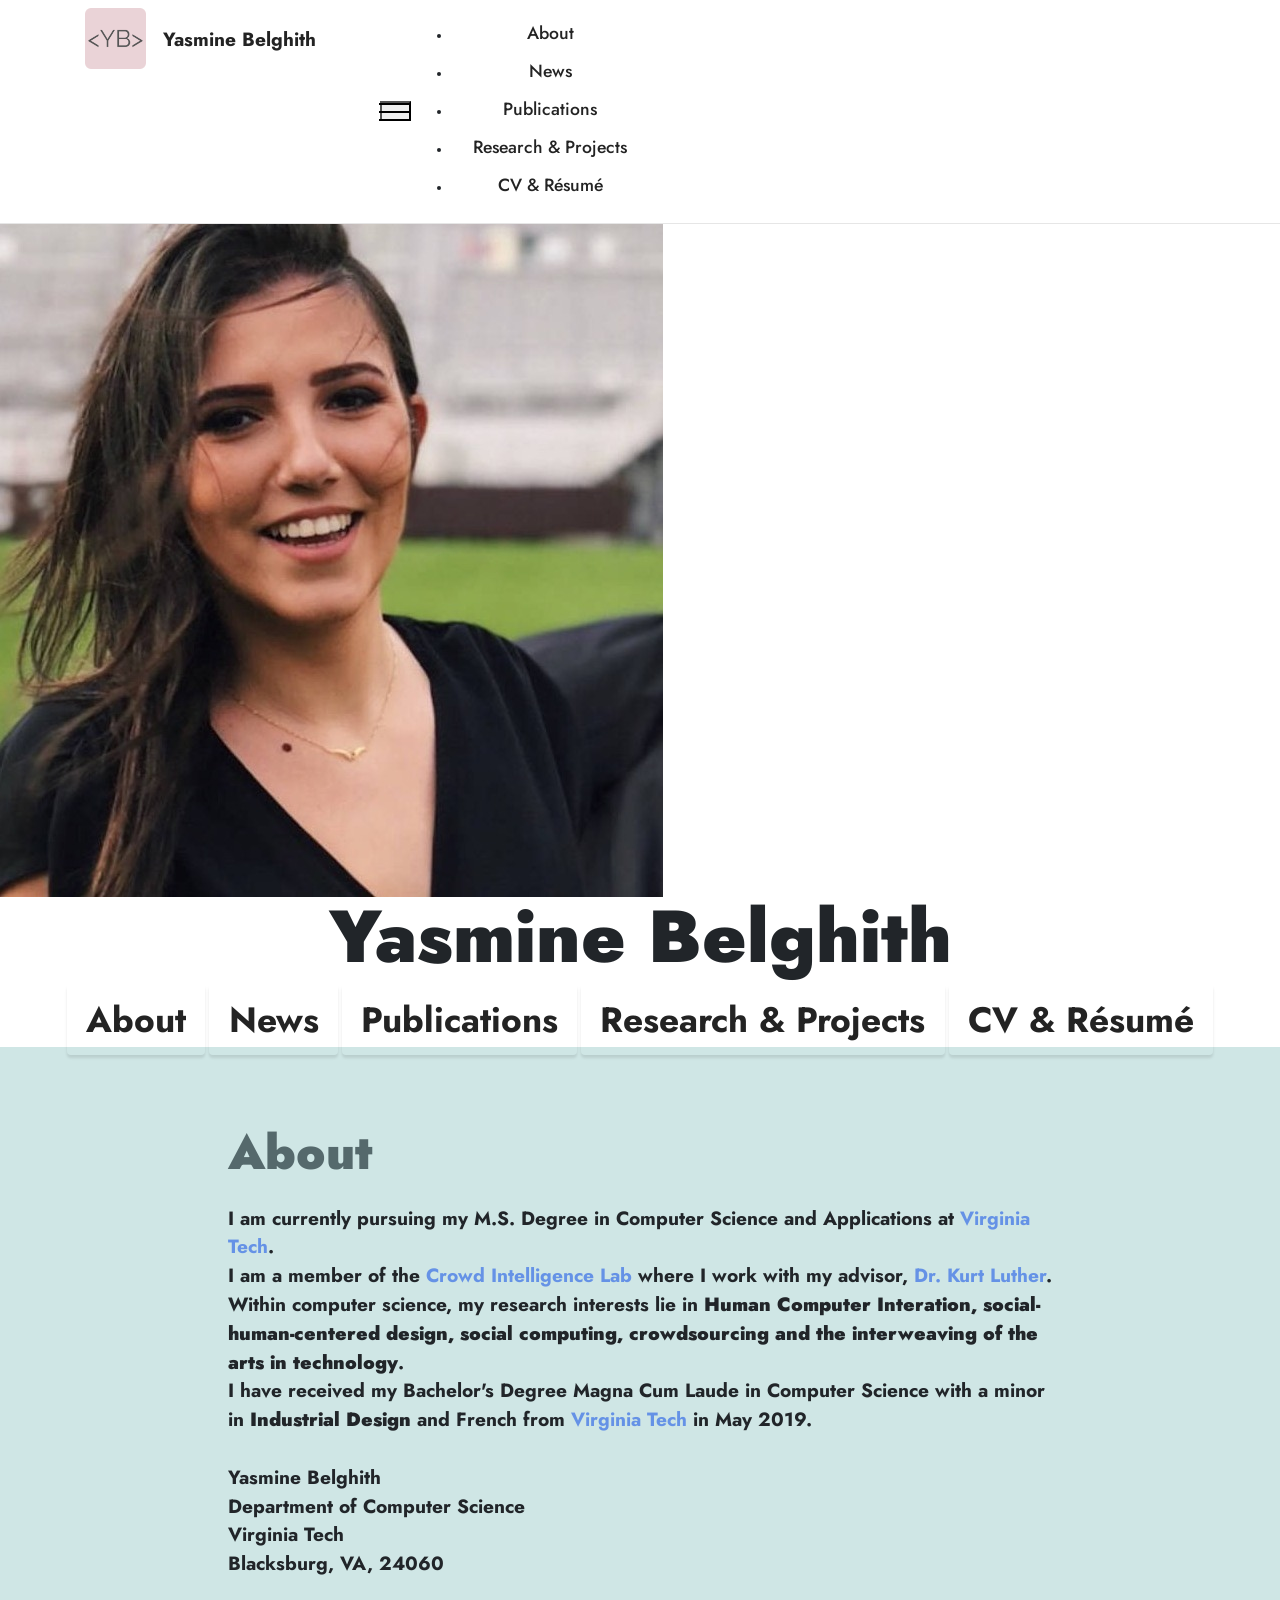
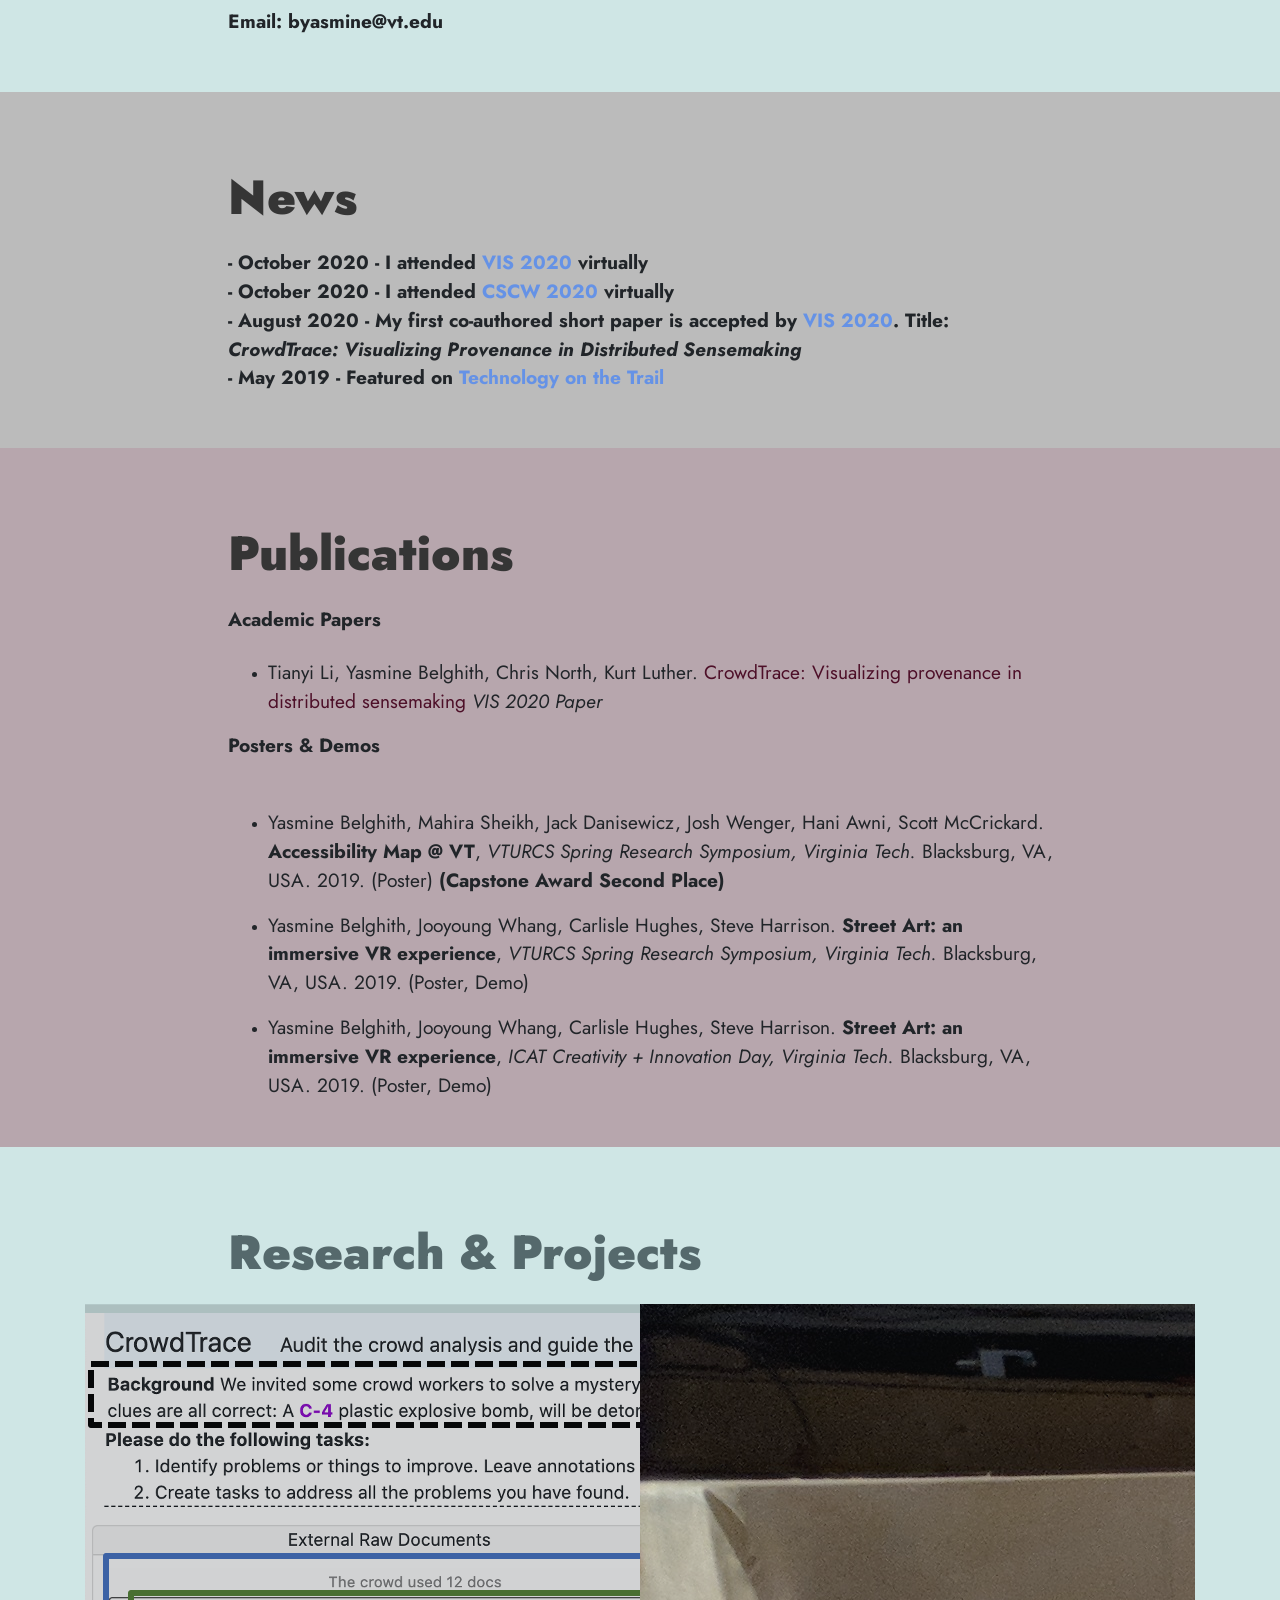
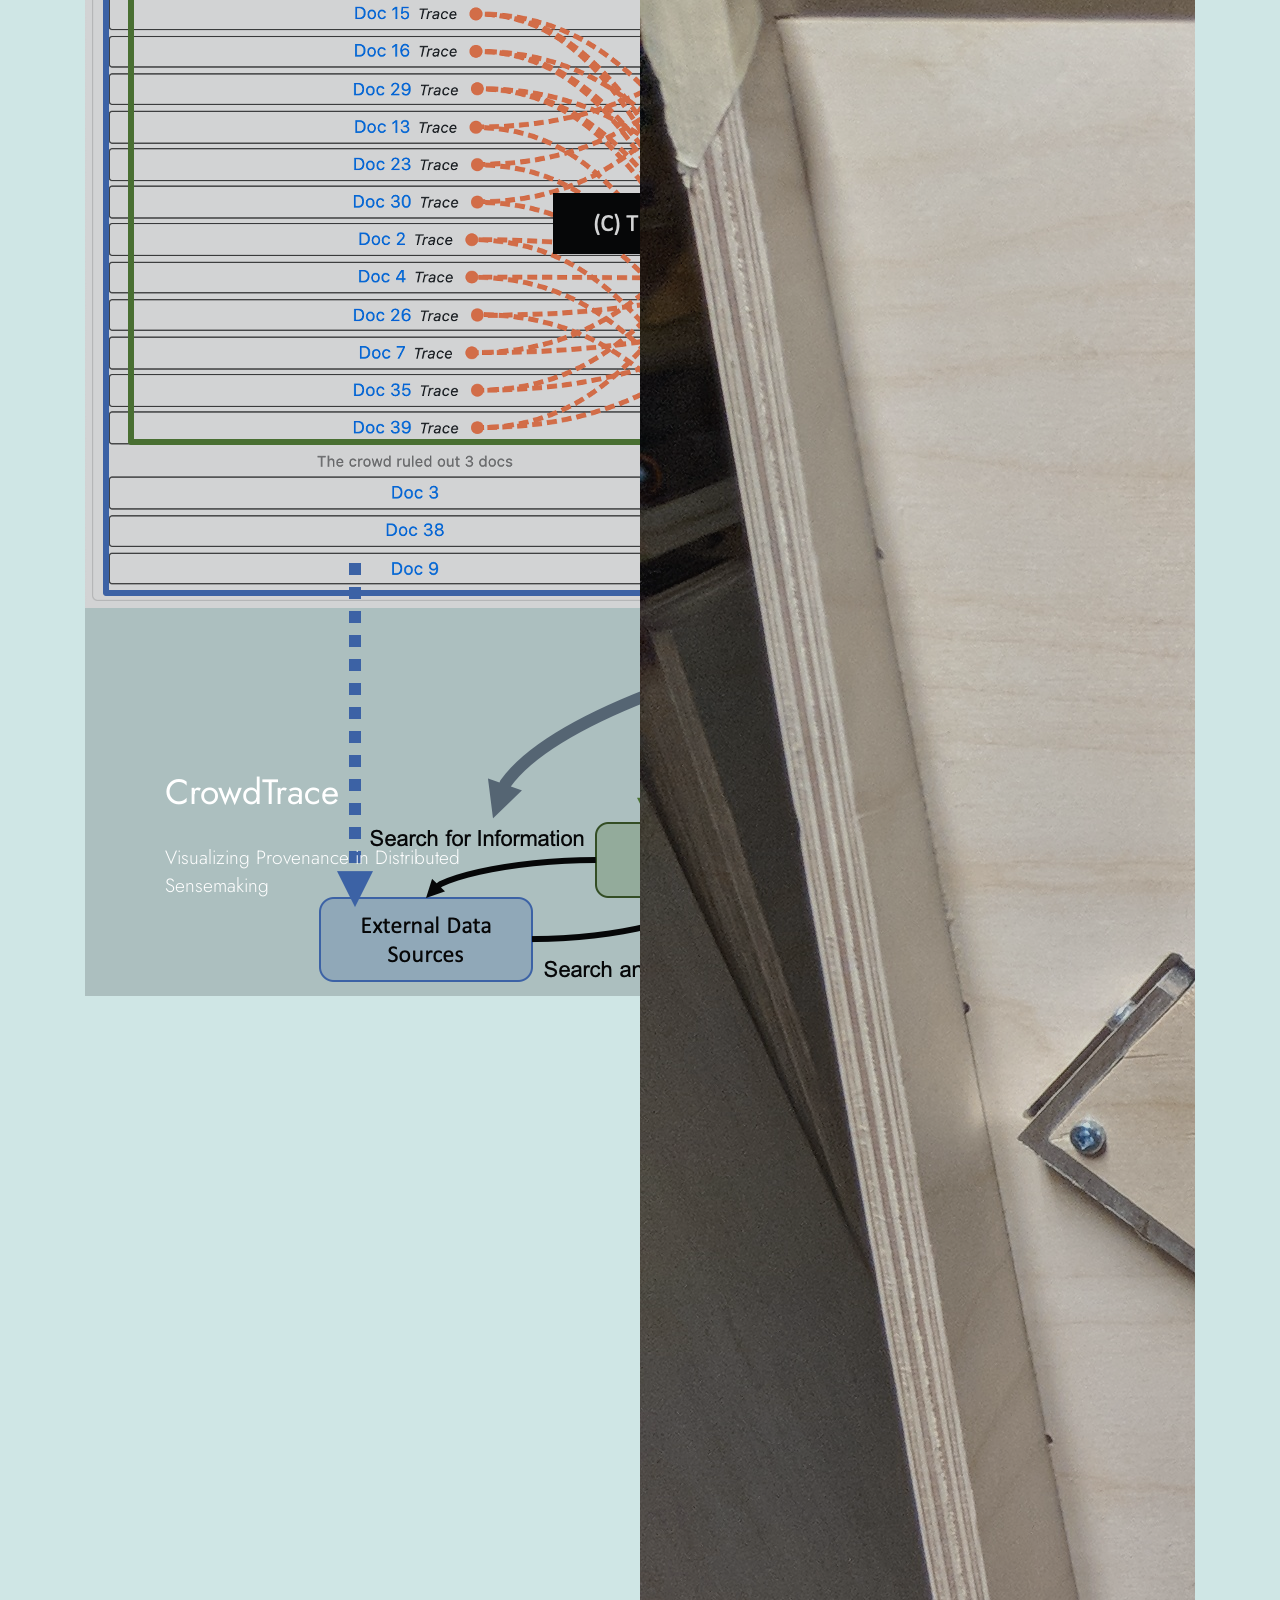
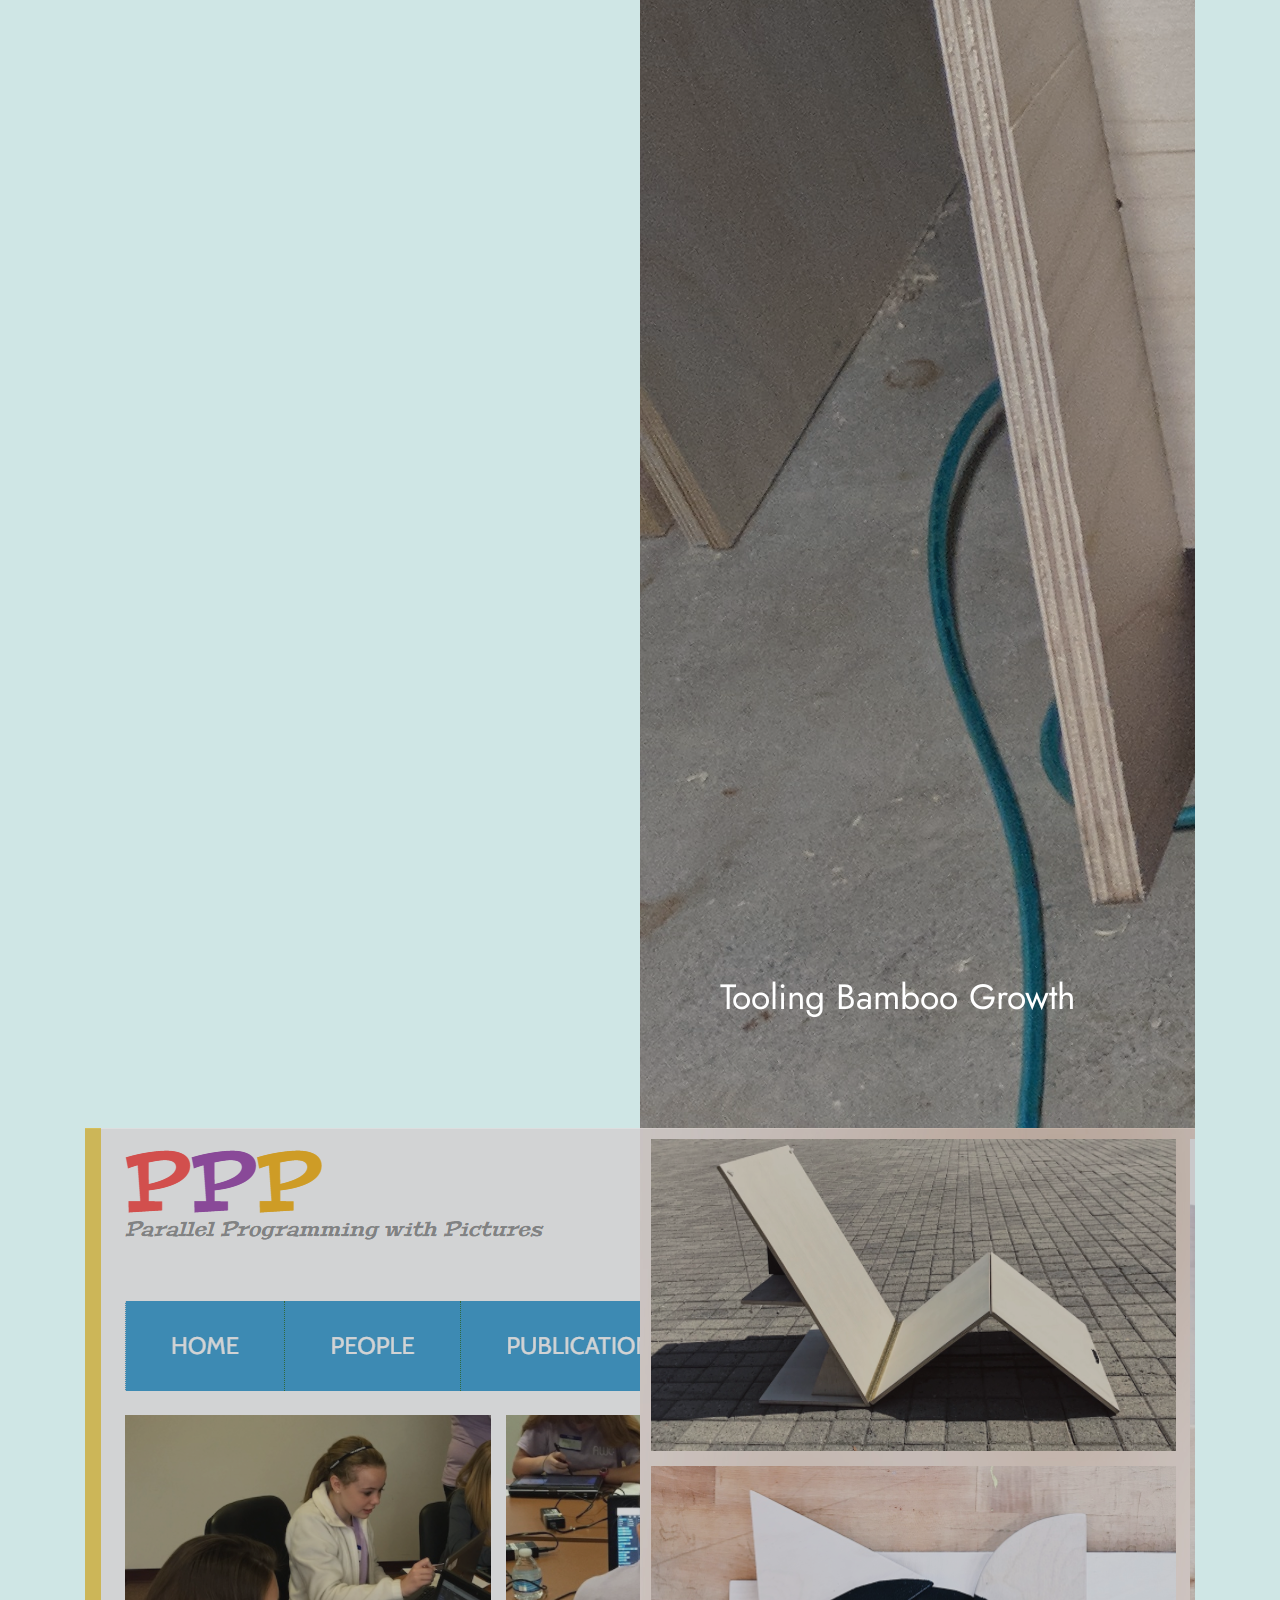
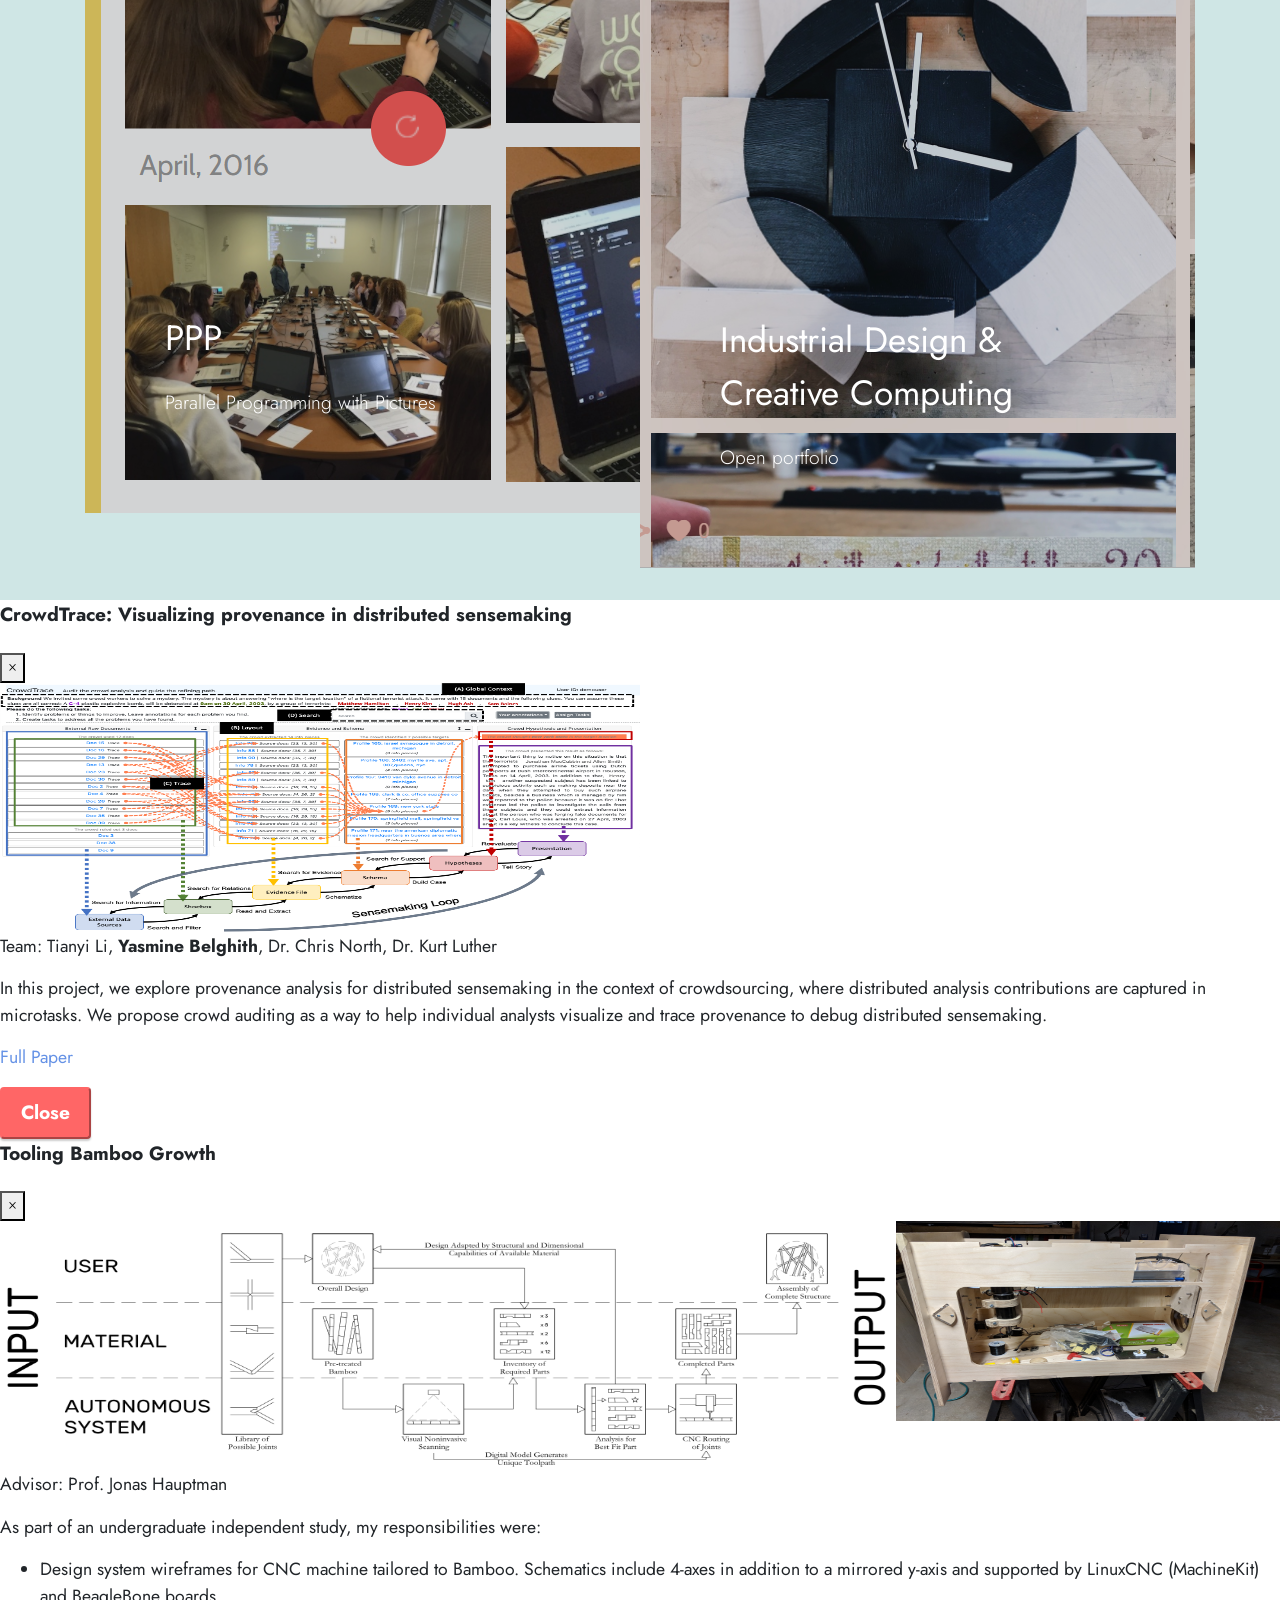
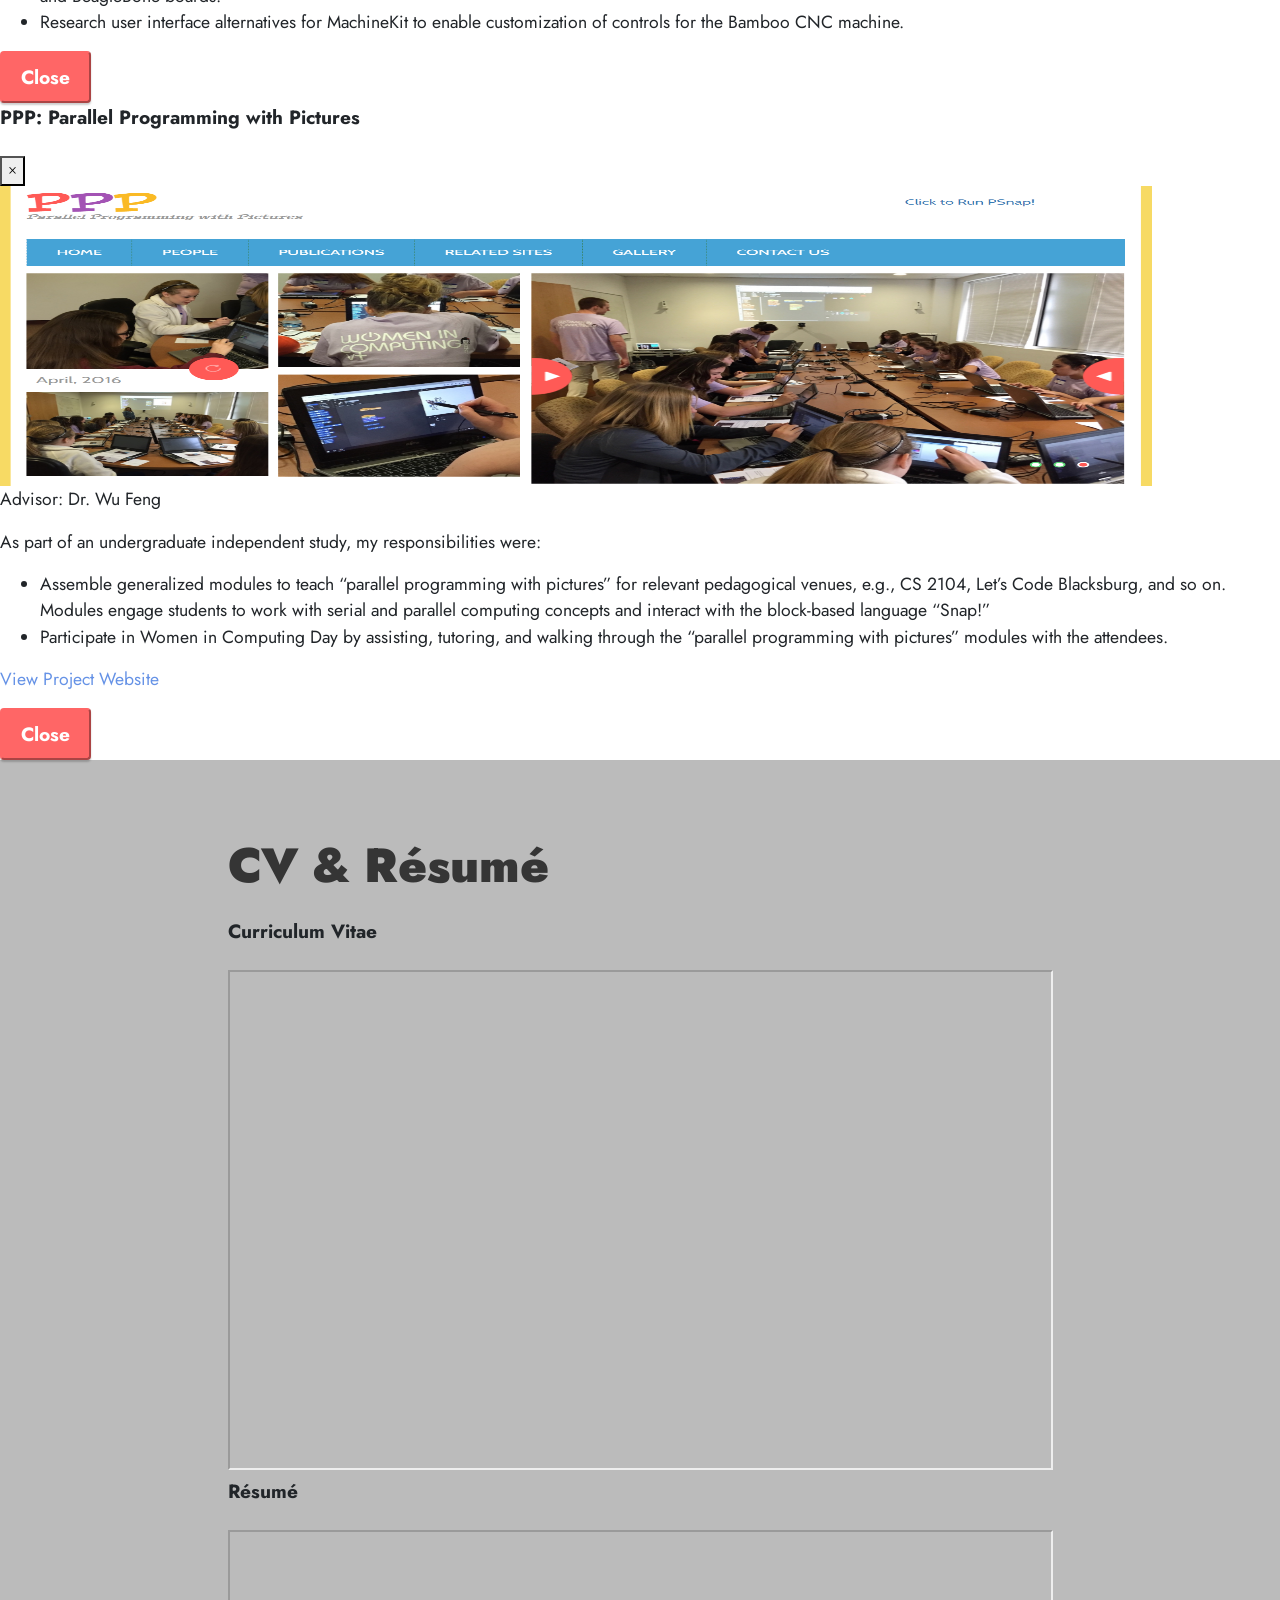
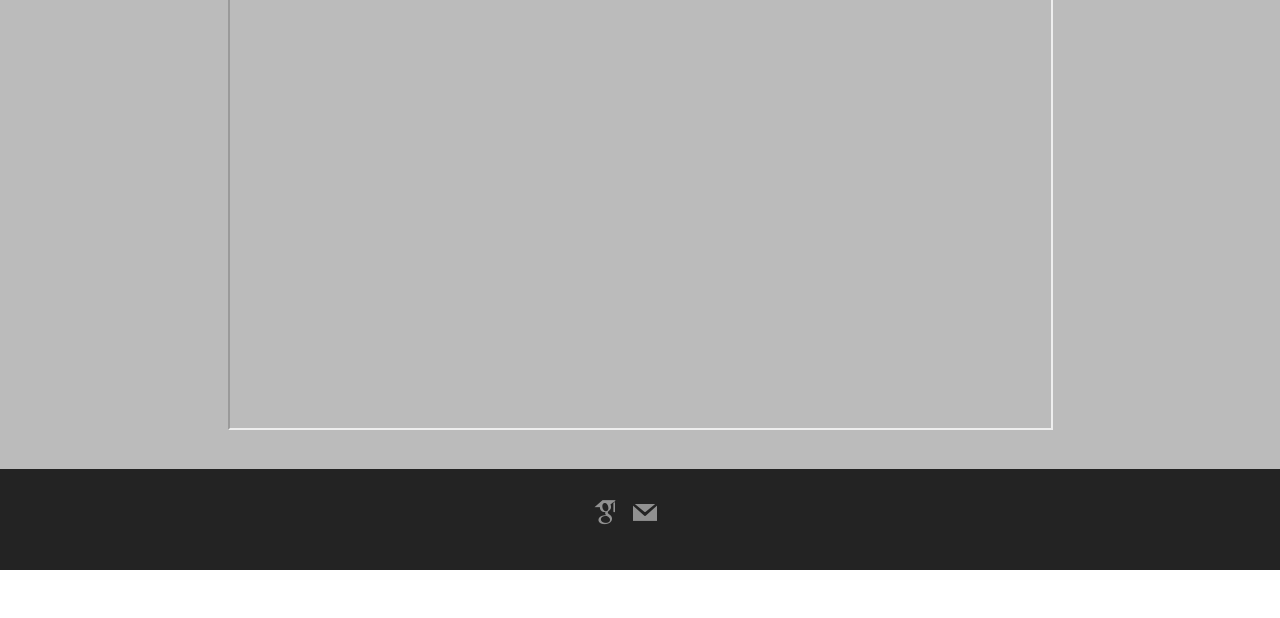
==== index.html @ df55dcb7 "Initial Commit" ====
<!DOCTYPE html>
<html  >
<head>
  <!-- Site made with Mobirise Website Builder v5.2.0, https://mobirise.com -->
  <meta charset="UTF-8">
  <meta http-equiv="X-UA-Compatible" content="IE=edge">
  <meta name="generator" content="Mobirise v5.2.0, mobirise.com">
  <meta name="viewport" content="width=device-width, initial-scale=1, minimum-scale=1">
  <link rel="shortcut icon" href="assets/images/logo.png" type="image/x-icon">
  <meta name="description" content="">
  
  
  <title>Home</title>
  <link rel="stylesheet" href="assets/tether/tether.min.css">
  <link rel="stylesheet" href="assets/bootstrap/css/bootstrap.min.css">
  <link rel="stylesheet" href="assets/bootstrap/css/bootstrap-grid.min.css">
  <link rel="stylesheet" href="assets/bootstrap/css/bootstrap-reboot.min.css">
  <link rel="stylesheet" href="assets/dropdown/css/style.css">
  <link rel="stylesheet" href="assets/socicon/css/styles.css">
  <link rel="stylesheet" href="assets/theme/css/style.css">
    <link rel="stylesheet" href="assets/stylishportfolio/stylish-portfolio.css">
    <link rel="stylesheet" href="assets/stylishportfolio/stylish-portfolio.min.css">
    <script src="https://cdnjs.cloudflare.com/ajax/libs/popper.js/1.16.0/umd/popper.min.js"></script>
  <link rel="preload" as="style" href="assets/mobirise/css/mbr-additional.css"><link rel="stylesheet" href="assets/mobirise/css/mbr-additional.css" type="text/css">
  
  
  
  
</head>
<body>

<!--Main Menu Section-->
  <section class="menu cid-s48OLK6784" once="menu" id="menu1-h">
    
    <nav class="navbar navbar-dropdown navbar-fixed-top navbar-expand-lg">
        <div class="container">
            <div class="navbar-brand">
                <span class="navbar-logo">
                    <a href="index.html">
                        <img src="assets/images/logo.png" alt="YB" style="height: 3.8rem;">
                    </a>
                </span>
                <span class="navbar-caption-wrap"><a class="navbar-caption text-black display-7" href="index.html">Yasmine Belghith</a></span>
            </div>
            <button class="navbar-toggler" type="button" data-toggle="collapse" data-target="#navbarSupportedContent" aria-controls="navbarNavAltMarkup" aria-expanded="false" aria-label="Toggle navigation">
                <div class="hamburger">
                    <span></span>
                    <span></span>
                    <span></span>
                    <span></span>
                </div>
            </button>
            <div class="collapse navbar-collapse" id="navbarSupportedContent">
                <ul class="navbar-nav nav-dropdown nav-right" data-app-modern-menu="true">
                    <li class="nav-item"><a class="nav-link link text-black display-4" href="#content1-8">About</a></li>
                    <li class="nav-item"><a class="nav-link link text-black display-4" href="#content1-u">News</a></li>
                    <li class="nav-item"><a class="nav-link link text-black display-4" href="#content1-v">Publications</a></li>
                    <li class="nav-item"><a class="nav-link link text-black display-4" href="#portfolio">Research & Projects</a></li>
                    <li class="nav-item"><a class="nav-link link text-black display-4" href="#content1-w">CV & Résumé</a></li>
                </ul>
                
                
            </div>
        </div>
    </nav>

</section>

<!--Header Section-->
<section class="header1 cid-s48MCQYojq mbr-fullscreen" id="header1-f">
    <div class="mbr-overlay" style="opacity: 0.5; background-color: rgb(234, 211, 215);"></div>
    <div class="mbr-container" style="width: 40%;">
        <img src="assets/images/professional-picture-750x978.jpeg">
    </div>
    <div class="align-center container-fluid">
        <div class="row">
            <div class="col-12 col-lg-12">
                <h1 class="mbr-section-title mbr-fonts-style mb-3 display-1"><strong>Yasmine Belghith</strong></h1>
                <div class="mbr-section-btn mt-3">
                    <a class="btn btn-black-outline display-5" href="#content1-8">About</a>
                    <a class="btn btn-black-outline display-5" href="#content1-u">News</a>
                    <a class="btn btn-black-outline display-5" href="#content1-v">Publications</a>
                    <a class="btn btn-black-outline display-5" href="#portfolio">Research & Projects</a>
                    <a class="btn btn-black-outline display-5" href="#content1-w">CV & Résumé</a>
                </div>
            </div>
        </div>
    </div>
</section>

<!--  About Section-->
<section class="content1 cid-s48udlf8KU" id="content1-8">
    <div class="container">
        <div class="row justify-content-center">
            <div class="title col-12 col-md-9">
                <h3 class="mbr-section-title mbr-fonts-style align-center mb-4 display-2"><strong>About</strong></h3>
                <h4 class="mbr-section-subtitle align-center mbr-fonts-style mb-4 display-7">I am currently pursuing my M.S. Degree in Computer Science and Applications at <a href="https://vt.edu/" target="_blank">Virginia Tech</a>.
                    <br>I am a member of the <a href="https://crowd.cs.vt.edu/" target="_blank">Crowd Intelligence Lab</a> where I work with my advisor, <a href="https://crowd.cs.vt.edu/kurt-luther/" target="_blank">Dr. Kurt Luther</a>.
                    <br>Within computer science, my research interests lie in <strong>Human Computer Interation, social-human-centered design, social computing, crowdsourcing and the interweaving of the arts in technology</strong>.
                    <br>I have received my Bachelor's Degree Magna Cum Laude in Computer Science with a minor in <strong>Industrial Design</strong> and French from <a href="https://vt.edu/" target="_blank">Virginia Tech</a> in May 2019.
                    <br>
                    <br>Yasmine Belghith
                    <br>Department of Computer Science
                    <br>Virginia Tech
                    <br>Blacksburg, VA, 24060
                    <br>
                    <br>Email: byasmine@vt.edu</h4>
                
            </div>
        </div>
    </div>
</section>

<!--News Section-->
  <section class="content1 cid-sen4Azgt2A" id="content1-u">
    <div class="container">
        <div class="row justify-content-center">
            <div class="title col-12 col-md-9">
                <h3 class="mbr-section-title mbr-fonts-style align-center mb-4 display-2"><strong>News</strong></h3>
                <h4 class="mbr-section-subtitle align-center mbr-fonts-style mb-4 display-7">
                    - October 2020 - I attended <a href="http://ieeevis.org/year/2020/welcome" target="_blank">VIS 2020</a> virtually
                    <br> - October 2020 - I attended <a href="https://cscw.acm.org/2020/" target="_blank">CSCW 2020</a> virtually
                    <br> - August 2020 - My first co-authored short paper is accepted by <a href="http://ieeevis.org/year/2020/info/papers-sessions" target="_blank">VIS 2020</a>. Title: <i>CrowdTrace: Visualizing Provenance in Distributed Sensemaking</i>
                    <br> - May 2019 - Featured on <a href="https://techonthetrail.net/2019/05/26/projects-hci-outdoors-undergraduate-capstone-spring-2019/" target="_blank">Technology on the Trail</a>
                </h4>

            </div>
        </div>
    </div>
</section>

<!--  Publications Section-->
  <section class="content1 cid-sen58sbcMM" id="content1-v">
    <div class="container">
        <div class="row justify-content-center">
            <div class="title col-12 col-md-9">
                <h3 class="mbr-section-title mbr-fonts-style align-center mb-4 display-2"><strong>Publications</strong></h3>
                <h4 class="mbr-section-subtitle align-center mbr-fonts-style mb-4 display-7">Academic Papers</h4>
                <ul>
                    <li><p class="mbr-text mbr-fonts-style display-7">Tianyi Li, Yasmine Belghith, Chris North, Kurt Luther. <a href="https://crowd.cs.vt.edu/wp-content/uploads/2020/09/Li_CrowdTrace_VIS_2020.pdf" target="_blank" style="color: #4d0f28;">CrowdTrace: Visualizing provenance in distributed sensemaking</a><i> VIS 2020 Paper</i></p></li>
                </ul>
                <h5 class="mbr-section-subtitle align-center mbr-fonts-style mb-5 display-7">Posters & Demos</h5>
                <ul>
                    <li><p class="mbr-text mbr-fonts-style display-7">Yasmine Belghith, Mahira Sheikh, Jack Danisewicz, Josh Wenger, Hani Awni, Scott McCrickard. <strong>Accessibility Map @ VT</strong>, <i>VTURCS Spring Research Symposium, Virginia Tech.</i> Blacksburg, VA, USA. 2019. (Poster) <strong>(Capstone Award Second Place)</strong></p></li>
                    <li><p class="mbr-text mbr-fonts-style display-7">Yasmine Belghith, Jooyoung Whang, Carlisle Hughes, Steve Harrison. <strong>Street Art: an immersive VR experience</strong>, <i>VTURCS Spring Research Symposium, Virginia Tech.</i> Blacksburg, VA, USA. 2019. (Poster, Demo)</p></li>
                    <li><p class="mbr-text mbr-fonts-style display-7">Yasmine Belghith, Jooyoung Whang, Carlisle Hughes, Steve Harrison. <strong>Street Art: an immersive VR experience</strong>, <i>ICAT Creativity + Innovation Day, Virginia Tech.</i> Blacksburg, VA, USA. 2019. (Poster, Demo)</p></li>
                </ul>

            </div>
        </div>
    </div>
</section>


   <!-- Research & Projects Section -->
  <section class="content1 cid-s48udlf8KU" id="portfolio">
    <div class="container">
        <div class="row justify-content-center">
            <div class="title col-12 col-md-9">
                <h3 class="mbr-section-title mbr-fonts-style align-center mb-4 display-2"><strong>Research & Projects</strong></h3>
<!--                <h4 class="mbr-section-subtitle align-center mbr-fonts-style mb-4 display-7">Yasmine Belghith is a student</h4>-->

            </div>
        </div>


      <div class="row no-gutters">
        <div class="col-lg-6">
          <a class="portfolio-item" href="#myModal" data-toggle="modal">
            <div class="caption">
              <div class="caption-content">
                <div class="mbr-section-subtitle align-center mbr-fonts-style mb-4 display-5">CrowdTrace</div>
                <p class="mbr-text mbr-fonts-style display-7">Visualizing Provenance in Distributed Sensemaking</p>
              </div>
            </div>
            <img class="img-fluid" src="assets/images/crowdtrace.png" alt="crowdtrace">
          </a>
        </div>
        <div class="col-lg-6">
          <a class="portfolio-item" href="#myModal2" data-toggle="modal">
            <div class="caption">
              <div class="caption-content">
                <div class="mbr-section-subtitle align-center mbr-fonts-style mb-4 display-5">Tooling Bamboo Growth</div>
<!--                <p class="mb-0">A dark blue background with a colored pencil, a clip, and a tiny ice cream cone!</p>-->
              </div>
            </div>
            <img class="img-fluid" src="assets/images/bamboo2.jpg" alt="bamboo">
          </a>
        </div>
        <div class="col-lg-6">
          <a class="portfolio-item" href="#myModal3" data-toggle="modal">
            <div class="caption">
              <div class="caption-content">
                <div class="mbr-section-subtitle align-center mbr-fonts-style mb-4 display-5">PPP</div>
                <p class="mbr-text mbr-fonts-style display-7">Parallel Programming with Pictures</p>
              </div>
            </div>
            <img class="img-fluid" src="assets/images/PPP.PNG" alt="PPP">
          </a>
        </div>
        <div class="col-lg-6">
          <a class="portfolio-item" href="https://yasminebelghith.pb.online/gallery" target="_blank">
            <div class="caption">
              <div class="caption-content">
                <div class="mbr-section-subtitle align-center mbr-fonts-style mb-4 display-5">Industrial Design & Creative Computing</div>
                <p class="mbr-text mbr-fonts-style display-7">Open portfolio</p>
              </div>
            </div>
            <img class="img-fluid" src="assets/images/portfolio.PNG" alt="">
          </a>
        </div>
      </div>
    </div>
  </section>


  <!-- Modal 1 -->
  <div class="modal fade" id="myModal">
    <div class="modal-dialog modal-lg">
      <div class="modal-content">

        <!-- Modal Header -->
        <div class="modal-header">
          <h4 class="mbr-section-subtitle align-center mbr-fonts-style mb-4 display-7">CrowdTrace: Visualizing provenance in distributed sensemaking</h4>
          <button type="button" class="close" data-dismiss="modal">&times;</button>
        </div>

        <!-- Modal body -->
        <div class="modal-body">
            <div style="display: flex">
                <img style="width:50%; height: 250px; display:inline-flex;" src="assets/images/crowdtrace.png" alt="crowdtrace">
                <iframe style="width:50%; height:250px; display:inline-flex;"  src="https://www.youtube.com/embed/eJQUyR13qTw" frameborder="0" allowfullscreen></iframe>
            </div>
            <p class="mbr-text mbr-fonts-style display-4">Team: Tianyi Li, <b>Yasmine Belghith</b>, Dr. Chris North, Dr. Kurt Luther</p>
            <p class="mbr-text mbr-fonts-style display-4">In this project, we explore provenance analysis for distributed sensemaking in the context of crowdsourcing, where distributed analysis contributions are captured in microtasks. We propose crowd auditing as a way to help individual analysts visualize and trace provenance to debug distributed sensemaking.</p>
            <p class="mbr-text mbr-fonts-style display-4"><a href="https://crowd.cs.vt.edu/wp-content/uploads/2020/09/Li_CrowdTrace_VIS_2020.pdf" target="_blank">Full Paper</a></p>
        </div>

        <!-- Modal footer -->
        <div class="modal-footer">
          <button type="button" class="btn btn-secondary display-7" data-dismiss="modal">Close</button>
        </div>

      </div>
    </div>
  </div>

  <!-- Modal 2 -->
  <div class="modal fade" id="myModal2">
    <div class="modal-dialog modal-lg">
      <div class="modal-content">

        <!-- Modal Header -->
        <div class="modal-header">
          <h4 class="mbr-section-subtitle align-center mbr-fonts-style mb-4 display-7">Tooling Bamboo Growth</h4>
          <button type="button" class="close" data-dismiss="modal">&times;</button>
        </div>

        <!-- Modal body -->
        <div class="modal-body">
            <div style="display: flex">
                <img style="width:70%; height: 250px; display:inline-flex;" src="assets/images/bamboo.PNG" alt="bamboo">
                <img style="width:30%; height: 200px; display:inline-flex;" src="assets/images/bamboo2.jpg" alt="bamboo">
            </div>
            <p class="mbr-text mbr-fonts-style display-4">Advisor: Prof. Jonas Hauptman</p>
            <p class="mbr-text mbr-fonts-style display-4">As part of an undergraduate independent study, my responsibilities were:</p>
            <ul>
                <li class="mbr-text mbr-fonts-style display-4">Design system wireframes for CNC machine tailored to Bamboo. Schematics include 4-axes in addition to a mirrored y-axis and supported by LinuxCNC (MachineKit) and BeagleBone boards.</li>
                <li class="mbr-text mbr-fonts-style display-4">Research user interface alternatives for MachineKit to enable customization of controls for the Bamboo CNC machine.</li>
            </ul>
<!--            <p class="mbr-text mbr-fonts-style display-4"><a href="https://crowd.cs.vt.edu/wp-content/uploads/2020/09/Li_CrowdTrace_VIS_2020.pdf">Full Paper</a></p>-->
        </div>

        <!-- Modal footer -->
        <div class="modal-footer">
          <button type="button" class="btn btn-secondary display-7" data-dismiss="modal">Close</button>
        </div>

      </div>
    </div>
  </div>


<!-- Modal 3 -->
  <div class="modal fade" id="myModal3">
    <div class="modal-dialog modal-lg">
      <div class="modal-content">

        <!-- Modal Header -->
        <div class="modal-header">
          <h4 class="mbr-section-subtitle align-center mbr-fonts-style mb-4 display-7">PPP: Parallel Programming with Pictures</h4>
          <button type="button" class="close" data-dismiss="modal">&times;</button>
        </div>

        <!-- Modal body -->
        <div class="modal-body">
            <div style="display: flex">
                <img style="width:90%; height: 300px; display:inline-flex;" src="assets/images/PPP.PNG" alt="ppp">
<!--                <img style="width:30%; height: 200px; display:inline-flex;" src="assets/images/bamboo2.jpg" alt="bamboo">-->
            </div>
            <p class="mbr-text mbr-fonts-style display-4">Advisor: Dr. Wu Feng</p>
            <p class="mbr-text mbr-fonts-style display-4">As part of an undergraduate independent study, my responsibilities were:</p>
            <ul>
                <li class="mbr-text mbr-fonts-style display-4">Assemble generalized modules to teach “parallel programming with pictures” for relevant pedagogical venues, e.g., CS 2104, Let’s Code Blacksburg, and so on. Modules engage students to work with serial and parallel computing concepts and interact with the block-based language “Snap!”</li>
                <li class="mbr-text mbr-fonts-style display-4">Participate in Women in Computing Day by assisting, tutoring, and walking through the “parallel programming with pictures” modules with the attendees.</li>
            </ul>
            <p class="mbr-text mbr-fonts-style display-4"><a href="https://crowd.cs.vt.edu/wp-content/uploads/2020/09/Li_CrowdTrace_VIS_2020.pdf" target="_blank">View Project Website</a></p>
        </div>

        <!-- Modal footer -->
        <div class="modal-footer">
          <button type="button" class="btn btn-secondary display-7" data-dismiss="modal">Close</button>
        </div>

      </div>
    </div>
  </div>

<!--CV & Resume Section-->
<section class="content1 cid-sen4Azgt2A" id="content1-w">

    <div class="container">
        <div class="row justify-content-center">
            <div class="title col-12 col-md-9">
                <h3 class="mbr-section-title mbr-fonts-style align-center mb-4 display-2"><strong>CV & Résumé</strong></h3>
                <h4 class="mbr-section-subtitle align-center mbr-fonts-style mb-4 display-7">Curriculum Vitae</h4>
                <iframe src="assets/files/Yasmine_Belghith_CV.pdf#page1" width="100%" height="500px"></iframe>
                <br>
                <h5 class="mbr-section-subtitle align-center mbr-fonts-style mb-4 display-7">Résumé</h5>
                <iframe src="assets/files/Yasmine_Belghith_Resume.pdf#page1" width="100%" height="500px"></iframe>
            </div>
        </div>
    </div>
</section>


  <section class="footer3 cid-s48P1Icc8J" once="footers" id="footer3-i">
      <div class="container">
          <div class="media-container-row align-center mbr-white">
<!--              <div class="row row-links">-->
<!--                  <ul class="foot-menu">-->
<!--                      <li class="foot-menu-item mbr-fonts-style display-7"><a href="https://mobirise.com/help/"-->
<!--                                                                              class="text-success">Help Center</a></li>-->
<!--                      <li class="foot-menu-item mbr-fonts-style display-7"><a href="http://forums.mobirise.com/"-->
<!--                                                                              class="text-success">Mobirise Forums</a></li>-->
<!--                      <li class="foot-menu-item mbr-fonts-style display-7"><a href="https://mobirise.com/"-->
<!--                                                                              class="text-success">Mobirise.com</a></li>-->
<!--                  </ul>-->
<!--              </div>-->
              <div class="row social-row">
                  <div class="social-list align-right pb-2">
                      <div class="soc-item">
                          <a href="https://scholar.google.com/citations?hl=en&user=Fzuj8MYAAAAJ" target="_blank">
                              <span class="socicon-googlescholar socicon mbr-iconfont mbr-iconfont-social"></span>
                          </a>
                      </div>
                      <div class="soc-item">
                          <a href="mailto:byasmine[at]vt.edu" class="email" target="_blank">
                              <span class="socicon-mail socicon mbr-iconfont mbr-iconfont-social"></span>
                          </a>
                      </div>
                  </div>
              </div>
<!--              <div class="row row-copirayt">-->
<!--                  <p class="mbr-text mb-0 mbr-fonts-style mbr-white align-center display-7">-->
<!--                      © Copyright 2020 Mobirise. All Rights Reserved.-->
<!--                  </p>-->
<!--              </div>-->
          </div>
      </div>
</section>
  <section style="background-color: #fff; font-family: -apple-system, BlinkMacSystemFont, 'Segoe UI', 'Roboto', 'Helvetica Neue', Arial, sans-serif; color:#aaa; font-size:12px; padding: 0; align-items: center; display: flex;"><a href="https://mobirise.site/d" style="flex: 1 1; height: 3rem; padding-left: 1rem;"></a><p style="flex: 0 0 auto; margin:0; padding-right:1rem;"> <a href="https://mobirise.site/z" style="color:#aaa;"></a></p></section>
  <script src="assets/web/assets/jquery/jquery.min.js"></script>  <script src="assets/popper/popper.min.js"></script>  <script src="assets/tether/tether.min.js"></script>  <script src="assets/bootstrap/js/bootstrap.min.js"></script>  <script src="assets/smoothscroll/smooth-scroll.js"></script>  <script src="assets/parallax/jarallax.min.js"></script>  <script src="assets/dropdown/js/nav-dropdown.js"></script>  <script src="assets/dropdown/js/navbar-dropdown.js"></script>  <script src="assets/touchswipe/jquery.touch-swipe.min.js"></script>  <script src="assets/theme/js/script.js"></script>
  
  
</body>
</html>
---- assets/dropdown/css/style.css ----
.navbar-dropdown {
  left: 0;
  padding: 0;
  position: absolute;
  right: 0;
  top: 0;
  transition: all 0.45s ease;
  z-index: 1030;
  background: #282828; }
  .navbar-dropdown .navbar-logo {
    margin-right: 0.8rem;
    transition: margin 0.3s ease-in-out;
    vertical-align: middle; }
    .navbar-dropdown .navbar-logo img {
      height: 3.125rem;
      transition: all 0.3s ease-in-out; }
    .navbar-dropdown .navbar-logo.mbr-iconfont {
      font-size: 3.125rem;
      line-height: 3.125rem; }
  .navbar-dropdown .navbar-caption {
    font-weight: 700;
    white-space: normal;
    vertical-align: -4px;
    line-height: 3.125rem !important; }
    .navbar-dropdown .navbar-caption, .navbar-dropdown .navbar-caption:hover {
      color: inherit;
      text-decoration: none; }
  .navbar-dropdown .mbr-iconfont + .navbar-caption {
    vertical-align: -1px; }
  .navbar-dropdown.navbar-fixed-top {
    position: fixed; }
  .navbar-dropdown .navbar-brand span {
    vertical-align: -4px; }
  .navbar-dropdown.bg-color.transparent {
    background: none; }
  .navbar-dropdown.navbar-short .navbar-brand {
    padding: 0.625rem 0; }
    .navbar-dropdown.navbar-short .navbar-brand span {
      vertical-align: -1px; }
  .navbar-dropdown.navbar-short .navbar-caption {
    line-height: 2.375rem !important;
    vertical-align: -2px; }
  .navbar-dropdown.navbar-short .navbar-logo {
    margin-right: 0.5rem; }
    .navbar-dropdown.navbar-short .navbar-logo img {
      height: 2.375rem; }
    .navbar-dropdown.navbar-short .navbar-logo.mbr-iconfont {
      font-size: 2.375rem;
      line-height: 2.375rem; }
  .navbar-dropdown.navbar-short .mbr-table-cell {
    height: 3.625rem; }
  .navbar-dropdown .navbar-close {
    left: 0.6875rem;
    position: fixed;
    top: 0.75rem;
    z-index: 1000; }
  .navbar-dropdown .hamburger-icon {
    content: "";
    display: inline-block;
    vertical-align: middle;
    width: 16px;
    -webkit-box-shadow: 0 -6px 0 1px #282828,0 0 0 1px #282828,0 6px 0 1px #282828;
    -moz-box-shadow: 0 -6px 0 1px #282828,0 0 0 1px #282828,0 6px 0 1px #282828;
    box-shadow: 0 -6px 0 1px #282828,0 0 0 1px #282828,0 6px 0 1px #282828; }

.dropdown-menu .dropdown-toggle[data-toggle="dropdown-submenu"]::after {
  border-bottom: 0.35em solid transparent;
  border-left: 0.35em solid;
  border-right: 0;
  border-top: 0.35em solid transparent;
  margin-left: 0.3rem; }

.dropdown-menu .dropdown-item:focus {
  outline: 0; }

.nav-dropdown {
  font-size: 0.75rem;
  font-weight: 500;
  height: auto !important; }
  .nav-dropdown .nav-btn {
    padding-left: 1rem; }
  .nav-dropdown .link {
    margin: .667em 1.667em;
    font-weight: 500;
    padding: 0;
    transition: color .2s ease-in-out; }
    .nav-dropdown .link.dropdown-toggle {
      margin-right: 2.583em; }
      .nav-dropdown .link.dropdown-toggle::after {
        margin-left: .25rem;
        border-top: 0.35em solid;
        border-right: 0.35em solid transparent;
        border-left: 0.35em solid transparent;
        border-bottom: 0; }
      .nav-dropdown .link.dropdown-toggle[aria-expanded="true"] {
        margin: 0;
        padding: 0.667em 3.263em  0.667em 1.667em; }
  .nav-dropdown .link::after,
  .nav-dropdown .dropdown-item::after {
    color: inherit; }
  .nav-dropdown .btn {
    font-size: 0.75rem;
    font-weight: 700;
    letter-spacing: 0;
    margin-bottom: 0;
    padding-left: 1.25rem;
    padding-right: 1.25rem; }
  .nav-dropdown .dropdown-menu {
    border-radius: 0;
    border: 0;
    left: 0;
    margin: 0;
    padding-bottom: 1.25rem;
    padding-top: 1.25rem;
    position: relative; }
  .nav-dropdown .dropdown-submenu {
    margin-left: 0.125rem;
    top: 0; }
  .nav-dropdown .dropdown-item {
    font-weight: 500;
    line-height: 2;
    padding: 0.3846em 4.615em 0.3846em 1.5385em;
    position: relative;
    transition: color .2s ease-in-out, background-color .2s ease-in-out; }
    .nav-dropdown .dropdown-item::after {
      margin-top: -0.3077em;
      position: absolute;
      right: 1.1538em;
      top: 50%; }
    .nav-dropdown .dropdown-item:focus, .nav-dropdown .dropdown-item:hover {
      background: none; }

@media (max-width: 767px) {
  .nav-dropdown.navbar-toggleable-sm {
    bottom: 0;
    display: none;
    left: 0;
    overflow-x: hidden;
    position: fixed;
    top: 0;
    transform: translateX(-100%);
    -ms-transform: translateX(-100%);
    -webkit-transform: translateX(-100%);
    width: 18.75rem;
    z-index: 999; } }
.nav-dropdown.navbar-toggleable-xl {
  bottom: 0;
  display: none;
  left: 0;
  overflow-x: hidden;
  position: fixed;
  top: 0;
  transform: translateX(-100%);
  -ms-transform: translateX(-100%);
  -webkit-transform: translateX(-100%);
  width: 18.75rem;
  z-index: 999; }

.nav-dropdown-sm {
  display: block !important;
  overflow-x: hidden;
  overflow: auto;
  padding-top: 3.875rem; }
  .nav-dropdown-sm::after {
    content: "";
    display: block;
    height: 3rem;
    width: 100%; }
  .nav-dropdown-sm.collapse.in ~ .navbar-close {
    display: block !important; }
  .nav-dropdown-sm.collapsing, .nav-dropdown-sm.collapse.in {
    transform: translateX(0);
    -ms-transform: translateX(0);
    -webkit-transform: translateX(0);
    transition: all 0.25s ease-out;
    -webkit-transition: all 0.25s ease-out;
    background: #282828; }
  .nav-dropdown-sm.collapsing[aria-expanded="false"] {
    transform: translateX(-100%);
    -ms-transform: translateX(-100%);
    -webkit-transform: translateX(-100%); }
  .nav-dropdown-sm .nav-item {
    display: block;
    margin-left: 0 !important;
    padding-left: 0; }
  .nav-dropdown-sm .link,
  .nav-dropdown-sm .dropdown-item {
    border-top: 1px dotted rgba(255, 255, 255, 0.1);
    font-size: 0.8125rem;
    line-height: 1.6;
    margin: 0 !important;
    padding: 0.875rem 2.4rem 0.875rem 1.5625rem !important;
    position: relative;
    white-space: normal; }
    .nav-dropdown-sm .link:focus, .nav-dropdown-sm .link:hover,
    .nav-dropdown-sm .dropdown-item:focus,
    .nav-dropdown-sm .dropdown-item:hover {
      background: rgba(0, 0, 0, 0.2) !important;
      color: #c0a375; }
  .nav-dropdown-sm .nav-btn {
    position: relative;
    padding: 1.5625rem 1.5625rem 0 1.5625rem; }
    .nav-dropdown-sm .nav-btn::before {
      border-top: 1px dotted rgba(255, 255, 255, 0.1);
      content: "";
      left: 0;
      position: absolute;
      top: 0;
      width: 100%; }
    .nav-dropdown-sm .nav-btn + .nav-btn {
      padding-top: 0.625rem; }
      .nav-dropdown-sm .nav-btn + .nav-btn::before {
        display: none; }
  .nav-dropdown-sm .btn {
    padding: 0.625rem 0; }
  .nav-dropdown-sm .dropdown-toggle[data-toggle="dropdown-submenu"]::after {
    margin-left: .25rem;
    border-top: 0.35em solid;
    border-right: 0.35em solid transparent;
    border-left: 0.35em solid transparent;
    border-bottom: 0; }
  .nav-dropdown-sm .dropdown-toggle[data-toggle="dropdown-submenu"][aria-expanded="true"]::after {
    border-top: 0;
    border-right: 0.35em solid transparent;
    border-left: 0.35em solid transparent;
    border-bottom: 0.35em solid; }
  .nav-dropdown-sm .dropdown-menu {
    margin: 0;
    padding: 0;
    position: relative;
    top: 0;
    left: 0;
    width: 100%;
    border: 0;
    float: none;
    border-radius: 0;
    background: none; }
  .nav-dropdown-sm .dropdown-submenu {
    left: 100%;
    margin-left: 0.125rem;
    margin-top: -1.25rem;
    top: 0; }

.navbar-toggleable-sm .nav-dropdown .dropdown-menu {
  position: absolute; }

.navbar-toggleable-sm .nav-dropdown .dropdown-submenu {
  left: 100%;
  margin-left: 0.125rem;
  margin-top: -1.25rem;
  top: 0; }

.navbar-toggleable-sm.opened .nav-dropdown .dropdown-menu {
  position: relative; }

.navbar-toggleable-sm.opened .nav-dropdown .dropdown-submenu {
  left: 0;
  margin-left: 00rem;
  margin-top: 0rem;
  top: 0; }

.is-builder .nav-dropdown.collapsing {
  transition: none !important; }

/*# sourceMappingURL=style.css.map */
---- assets/socicon/css/styles.css ----
@charset "UTF-8";

@font-face {
  font-family: 'Socicon';
  src:  url('../fonts/socicon.eot');
  src:  url('../fonts/socicon.eot?#iefix') format('embedded-opentype'),
    url('../fonts/socicon.woff2') format('woff2'),
    url('../fonts/socicon.ttf') format('truetype'),
    url('../fonts/socicon.woff') format('woff'),
    url('../fonts/socicon.svg#socicon') format('svg');
  font-weight: normal;
  font-style: normal;
}

[data-icon]:before {
  font-family: "socicon" !important;
  content: attr(data-icon);
  font-style: normal !important;
  font-weight: normal !important;
  font-variant: normal !important;
  text-transform: none !important;
  speak: none;
  line-height: 1;
  -webkit-font-smoothing: antialiased;
  -moz-osx-font-smoothing: grayscale;
}

[class^="socicon-"], [class*=" socicon-"] {
  /* use !important to prevent issues with browser extensions that change fonts */
  font-family: 'Socicon' !important;
  speak: none;
  font-style: normal;
  font-weight: normal;
  font-variant: normal;
  text-transform: none;
  line-height: 1;

  /* Better Font Rendering =========== */
  -webkit-font-smoothing: antialiased;
  -moz-osx-font-smoothing: grayscale;
}

.socicon-eitaa:before {
  content: "\e97c";
}
.socicon-soroush:before {
  content: "\e97d";
}
.socicon-bale:before {
  content: "\e97e";
}
.socicon-zazzle:before {
  content: "\e97b";
}
.socicon-society6:before {
  content: "\e97a";
}
.socicon-redbubble:before {
  content: "\e979";
}
.socicon-avvo:before {
  content: "\e978";
}
.socicon-stitcher:before {
  content: "\e977";
}
.socicon-googlehangouts:before {
  content: "\e974";
}
.socicon-dlive:before {
  content: "\e975";
}
.socicon-vsco:before {
  content: "\e976";
}
.socicon-flipboard:before {
  content: "\e973";
}
.socicon-ubuntu:before {
  content: "\e958";
}
.socicon-artstation:before {
  content: "\e959";
}
.socicon-invision:before {
  content: "\e95a";
}
.socicon-torial:before {
  content: "\e95b";
}
.socicon-collectorz:before {
  content: "\e95c";
}
.socicon-seenthis:before {
  content: "\e95d";
}
.socicon-googleplaymusic:before {
  content: "\e95e";
}
.socicon-debian:before {
  content: "\e95f";
}
.socicon-filmfreeway:before {
  content: "\e960";
}
.socicon-gnome:before {
  content: "\e961";
}
.socicon-itchio:before {
  content: "\e962";
}
.socicon-jamendo:before {
  content: "\e963";
}
.socicon-mix:before {
  content: "\e964";
}
.socicon-sharepoint:before {
  content: "\e965";
}
.socicon-tinder:before {
  content: "\e966";
}
.socicon-windguru:before {
  content: "\e967";
}
.socicon-cdbaby:before {
  content: "\e968";
}
.socicon-elementaryos:before {
  content: "\e969";
}
.socicon-stage32:before {
  content: "\e96a";
}
.socicon-tiktok:before {
  content: "\e96b";
}
.socicon-gitter:before {
  content: "\e96c";
}
.socicon-letterboxd:before {
  content: "\e96d";
}
.socicon-threema:before {
  content: "\e96e";
}
.socicon-splice:before {
  content: "\e96f";
}
.socicon-metapop:before {
  content: "\e970";
}
.socicon-naver:before {
  content: "\e971";
}
.socicon-remote:before {
  content: "\e972";
}
.socicon-internet:before {
  content: "\e957";
}
.socicon-moddb:before {
  content: "\e94b";
}
.socicon-indiedb:before {
  content: "\e94c";
}
.socicon-traxsource:before {
  content: "\e94d";
}
.socicon-gamefor:before {
  content: "\e94e";
}
.socicon-pixiv:before {
  content: "\e94f";
}
.socicon-myanimelist:before {
  content: "\e950";
}
.socicon-blackberry:before {
  content: "\e951";
}
.socicon-wickr:before {
  content: "\e952";
}
.socicon-spip:before {
  content: "\e953";
}
.socicon-napster:before {
  content: "\e954";
}
.socicon-beatport:before {
  content: "\e955";
}
.socicon-hackerone:before {
  content: "\e956";
}
.socicon-hackernews:before {
  content: "\e946";
}
.socicon-smashwords:before {
  content: "\e947";
}
.socicon-kobo:before {
  content: "\e948";
}
.socicon-bookbub:before {
  content: "\e949";
}
.socicon-mailru:before {
  content: "\e94a";
}
.socicon-gitlab:before {
  content: "\e945";
}
.socicon-instructables:before {
  content: "\e944";
}
.socicon-portfolio:before {
  content: "\e943";
}
.socicon-codered:before {
  content: "\e940";
}
.socicon-origin:before {
  content: "\e941";
}
.socicon-nextdoor:before {
  content: "\e942";
}
.socicon-udemy:before {
  content: "\e93f";
}
.socicon-livemaster:before {
  content: "\e93e";
}
.socicon-crunchbase:before {
  content: "\e93b";
}
.socicon-homefy:before {
  content: "\e93c";
}
.socicon-calendly:before {
  content: "\e93d";
}
.socicon-realtor:before {
  content: "\e90f";
}
.socicon-tidal:before {
  content: "\e910";
}
.socicon-qobuz:before {
  content: "\e911";
}
.socicon-natgeo:before {
  content: "\e912";
}
.socicon-mastodon:before {
  content: "\e913";
}
.socicon-unsplash:before {
  content: "\e914";
}
.socicon-homeadvisor:before {
  content: "\e915";
}
.socicon-angieslist:before {
  content: "\e916";
}
.socicon-codepen:before {
  content: "\e917";
}
.socicon-slack:before {
  content: "\e918";
}
.socicon-openaigym:before {
  content: "\e919";
}
.socicon-logmein:before {
  content: "\e91a";
}
.socicon-fiverr:before {
  content: "\e91b";
}
.socicon-gotomeeting:before {
  content: "\e91c";
}
.socicon-aliexpress:before {
  content: "\e91d";
}
.socicon-guru:before {
  content: "\e91e";
}
.socicon-appstore:before {
  content: "\e91f";
}
.socicon-homes:before {
  content: "\e920";
}
.socicon-zoom:before {
  content: "\e921";
}
.socicon-alibaba:before {
  content: "\e922";
}
.socicon-craigslist:before {
  content: "\e923";
}
.socicon-wix:before {
  content: "\e924";
}
.socicon-redfin:before {
  content: "\e925";
}
.socicon-googlecalendar:before {
  content: "\e926";
}
.socicon-shopify:before {
  content: "\e927";
}
.socicon-freelancer:before {
  content: "\e928";
}
.socicon-seedrs:before {
  content: "\e929";
}
.socicon-bing:before {
  content: "\e92a";
}
.socicon-doodle:before {
  content: "\e92b";
}
.socicon-bonanza:before {
  content: "\e92c";
}
.socicon-squarespace:before {
  content: "\e92d";
}
.socicon-toptal:before {
  content: "\e92e";
}
.socicon-gust:before {
  content: "\e92f";
}
.socicon-ask:before {
  content: "\e930";
}
.socicon-trulia:before {
  content: "\e931";
}
.socicon-loomly:before {
  content: "\e932";
}
.socicon-ghost:before {
  content: "\e933";
}
.socicon-upwork:before {
  content: "\e934";
}
.socicon-fundable:before {
  content: "\e935";
}
.socicon-booking:before {
  content: "\e936";
}
.socicon-googlemaps:before {
  content: "\e937";
}
.socicon-zillow:before {
  content: "\e938";
}
.socicon-niconico:before {
  content: "\e939";
}
.socicon-toneden:before {
  content: "\e93a";
}
.socicon-augment:before {
  content: "\e908";
}
.socicon-bitbucket:before {
  content: "\e909";
}
.socicon-fyuse:before {
  content: "\e90a";
}
.socicon-yt-gaming:before {
  content: "\e90b";
}
.socicon-sketchfab:before {
  content: "\e90c";
}
.socicon-mobcrush:before {
  content: "\e90d";
}
.socicon-microsoft:before {
  content: "\e90e";
}
.socicon-pandora:before {
  content: "\e907";
}
.socicon-messenger:before {
  content: "\e906";
}
.socicon-gamewisp:before {
  content: "\e905";
}
.socicon-bloglovin:before {
  content: "\e904";
}
.socicon-tunein:before {
  content: "\e903";
}
.socicon-gamejolt:before {
  content: "\e901";
}
.socicon-trello:before {
  content: "\e902";
}
.socicon-spreadshirt:before {
  content: "\e900";
}
.socicon-500px:before {
  content: "\e000";
}
.socicon-8tracks:before {
  content: "\e001";
}
.socicon-airbnb:before {
  content: "\e002";
}
.socicon-alliance:before {
  content: "\e003";
}
.socicon-amazon:before {
  content: "\e004";
}
.socicon-amplement:before {
  content: "\e005";
}
.socicon-android:before {
  content: "\e006";
}
.socicon-angellist:before {
  content: "\e007";
}
.socicon-apple:before {
  content: "\e008";
}
.socicon-appnet:before {
  content: "\e009";
}
.socicon-baidu:before {
  content: "\e00a";
}
.socicon-bandcamp:before {
  content: "\e00b";
}
.socicon-battlenet:before {
  content: "\e00c";
}
.socicon-mixer:before {
  content: "\e00d";
}
.socicon-bebee:before {
  content: "\e00e";
}
.socicon-bebo:before {
  content: "\e00f";
}
.socicon-behance:before {
  content: "\e010";
}
.socicon-blizzard:before {
  content: "\e011";
}
.socicon-blogger:before {
  content: "\e012";
}
.socicon-buffer:before {
  content: "\e013";
}
.socicon-chrome:before {
  content: "\e014";
}
.socicon-coderwall:before {
  content: "\e015";
}
.socicon-curse:before {
  content: "\e016";
}
.socicon-dailymotion:before {
  content: "\e017";
}
.socicon-deezer:before {
  content: "\e018";
}
.socicon-delicious:before {
  content: "\e019";
}
.socicon-deviantart:before {
  content: "\e01a";
}
.socicon-diablo:before {
  content: "\e01b";
}
.socicon-digg:before {
  content: "\e01c";
}
.socicon-discord:before {
  content: "\e01d";
}
.socicon-disqus:before {
  content: "\e01e";
}
.socicon-douban:before {
  content: "\e01f";
}
.socicon-draugiem:before {
  content: "\e020";
}
.socicon-dribbble:before {
  content: "\e021";
}
.socicon-drupal:before {
  content: "\e022";
}
.socicon-ebay:before {
  content: "\e023";
}
.socicon-ello:before {
  content: "\e024";
}
.socicon-endomodo:before {
  content: "\e025";
}
.socicon-envato:before {
  content: "\e026";
}
.socicon-etsy:before {
  content: "\e027";
}
.socicon-facebook:before {
  content: "\e028";
}
.socicon-feedburner:before {
  content: "\e029";
}
.socicon-filmweb:before {
  content: "\e02a";
}
.socicon-firefox:before {
  content: "\e02b";
}
.socicon-flattr:before {
  content: "\e02c";
}
.socicon-flickr:before {
  content: "\e02d";
}
.socicon-formulr:before {
  content: "\e02e";
}
.socicon-forrst:before {
  content: "\e02f";
}
.socicon-foursquare:before {
  content: "\e030";
}
.socicon-friendfeed:before {
  content: "\e031";
}
.socicon-github:before {
  content: "\e032";
}
.socicon-goodreads:before {
  content: "\e033";
}
.socicon-google:before {
  content: "\e034";
}
.socicon-googlescholar:before {
  content: "\e035";
}
.socicon-googlegroups:before {
  content: "\e036";
}
.socicon-googlephotos:before {
  content: "\e037";
}
.socicon-googleplus:before {
  content: "\e038";
}
.socicon-grooveshark:before {
  content: "\e039";
}
.socicon-hackerrank:before {
  content: "\e03a";
}
.socicon-hearthstone:before {
  content: "\e03b";
}
.socicon-hellocoton:before {
  content: "\e03c";
}
.socicon-heroes:before {
  content: "\e03d";
}
.socicon-smashcast:before {
  content: "\e03e";
}
.socicon-horde:before {
  content: "\e03f";
}
.socicon-houzz:before {
  content: "\e040";
}
.socicon-icq:before {
  content: "\e041";
}
.socicon-identica:before {
  content: "\e042";
}
.socicon-imdb:before {
  content: "\e043";
}
.socicon-instagram:before {
  content: "\e044";
}
.socicon-issuu:before {
  content: "\e045";
}
.socicon-istock:before {
  content: "\e046";
}
.socicon-itunes:before {
  content: "\e047";
}
.socicon-keybase:before {
  content: "\e048";
}
.socicon-lanyrd:before {
  content: "\e049";
}
.socicon-lastfm:before {
  content: "\e04a";
}
.socicon-line:before {
  content: "\e04b";
}
.socicon-linkedin:before {
  content: "\e04c";
}
.socicon-livejournal:before {
  content: "\e04d";
}
.socicon-lyft:before {
  content: "\e04e";
}
.socicon-macos:before {
  content: "\e04f";
}
.socicon-mail:before {
  content: "\e050";
}
.socicon-medium:before {
  content: "\e051";
}
.socicon-meetup:before {
  content: "\e052";
}
.socicon-mixcloud:before {
  content: "\e053";
}
.socicon-modelmayhem:before {
  content: "\e054";
}
.socicon-mumble:before {
  content: "\e055";
}
.socicon-myspace:before {
  content: "\e056";
}
.socicon-newsvine:before {
  content: "\e057";
}
.socicon-nintendo:before {
  content: "\e058";
}
.socicon-npm:before {
  content: "\e059";
}
.socicon-odnoklassniki:before {
  content: "\e05a";
}
.socicon-openid:before {
  content: "\e05b";
}
.socicon-opera:before {
  content: "\e05c";
}
.socicon-outlook:before {
  content: "\e05d";
}
.socicon-overwatch:before {
  content: "\e05e";
}
.socicon-patreon:before {
  content: "\e05f";
}
.socicon-paypal:before {
  content: "\e060";
}
.socicon-periscope:before {
  content: "\e061";
}
.socicon-persona:before {
  content: "\e062";
}
.socicon-pinterest:before {
  content: "\e063";
}
.socicon-play:before {
  content: "\e064";
}
.socicon-player:before {
  content: "\e065";
}
.socicon-playstation:before {
  content: "\e066";
}
.socicon-pocket:before {
  content: "\e067";
}
.socicon-qq:before {
  content: "\e068";
}
.socicon-quora:before {
  content: "\e069";
}
.socicon-raidcall:before {
  content: "\e06a";
}
.socicon-ravelry:before {
  content: "\e06b";
}
.socicon-reddit:before {
  content: "\e06c";
}
.socicon-renren:before {
  content: "\e06d";
}
.socicon-researchgate:before {
  content: "\e06e";
}
.socicon-residentadvisor:before {
  content: "\e06f";
}
.socicon-reverbnation:before {
  content: "\e070";
}
.socicon-rss:before {
  content: "\e071";
}
.socicon-sharethis:before {
  content: "\e072";
}
.socicon-skype:before {
  content: "\e073";
}
.socicon-slideshare:before {
  content: "\e074";
}
.socicon-smugmug:before {
  content: "\e075";
}
.socicon-snapchat:before {
  content: "\e076";
}
.socicon-songkick:before {
  content: "\e077";
}
.socicon-soundcloud:before {
  content: "\e078";
}
.socicon-spotify:before {
  content: "\e079";
}
.socicon-stackexchange:before {
  content: "\e07a";
}
.socicon-stackoverflow:before {
  content: "\e07b";
}
.socicon-starcraft:before {
  content: "\e07c";
}
.socicon-stayfriends:before {
  content: "\e07d";
}
.socicon-steam:before {
  content: "\e07e";
}
.socicon-storehouse:before {
  content: "\e07f";
}
.socicon-strava:before {
  content: "\e080";
}
.socicon-streamjar:before {
  content: "\e081";
}
.socicon-stumbleupon:before {
  content: "\e082";
}
.socicon-swarm:before {
  content: "\e083";
}
.socicon-teamspeak:before {
  content: "\e084";
}
.socicon-teamviewer:before {
  content: "\e085";
}
.socicon-technorati:before {
  content: "\e086";
}
.socicon-telegram:before {
  content: "\e087";
}
.socicon-tripadvisor:before {
  content: "\e088";
}
.socicon-tripit:before {
  content: "\e089";
}
.socicon-triplej:before {
  content: "\e08a";
}
.socicon-tumblr:before {
  content: "\e08b";
}
.socicon-twitch:before {
  content: "\e08c";
}
.socicon-twitter:before {
  content: "\e08d";
}
.socicon-uber:before {
  content: "\e08e";
}
.socicon-ventrilo:before {
  content: "\e08f";
}
.socicon-viadeo:before {
  content: "\e090";
}
.socicon-viber:before {
  content: "\e091";
}
.socicon-viewbug:before {
  content: "\e092";
}
.socicon-vimeo:before {
  content: "\e093";
}
.socicon-vine:before {
  content: "\e094";
}
.socicon-vkontakte:before {
  content: "\e095";
}
.socicon-warcraft:before {
  content: "\e096";
}
.socicon-wechat:before {
  content: "\e097";
}
.socicon-weibo:before {
  content: "\e098";
}
.socicon-whatsapp:before {
  content: "\e099";
}
.socicon-wikipedia:before {
  content: "\e09a";
}
.socicon-windows:before {
  content: "\e09b";
}
.socicon-wordpress:before {
  content: "\e09c";
}
.socicon-wykop:before {
  content: "\e09d";
}
.socicon-xbox:before {
  content: "\e09e";
}
.socicon-xing:before {
  content: "\e09f";
}
.socicon-yahoo:before {
  content: "\e0a0";
}
.socicon-yammer:before {
  content: "\e0a1";
}
.socicon-yandex:before {
  content: "\e0a2";
}
.socicon-yelp:before {
  content: "\e0a3";
}
.socicon-younow:before {
  content: "\e0a4";
}
.socicon-youtube:before {
  content: "\e0a5";
}
.socicon-zapier:before {
  content: "\e0a6";
}
.socicon-zerply:before {
  content: "\e0a7";
}
.socicon-zomato:before {
  content: "\e0a8";
}
.socicon-zynga:before {
  content: "\e0a9";
}
---- assets/mobirise/css/mbr-additional.css ----
@import url(https://fonts.googleapis.com/css?family=Jost:100,200,300,400,500,600,700,800,900,100i,200i,300i,400i,500i,600i,700i,800i,900i&display=swap);





body {
  font-family: IBM Plex Sans;
}
.display-1 {
  font-family: 'Jost', sans-serif;
  font-size: 4.6rem;
  line-height: 1.1;
}
.display-1 > .mbr-iconfont {
  font-size: 5.75rem;
}
.display-2 {
  font-family: 'Jost', sans-serif;
  font-size: 3rem;
  line-height: 1.1;
}
.display-2 > .mbr-iconfont {
  font-size: 3.75rem;
}
.display-4 {
  font-family: 'Jost', sans-serif;
  font-size: 1.1rem;
  line-height: 1.5;
}
.display-4 > .mbr-iconfont {
  font-size: 1.375rem;
}
.display-5 {
  font-family: 'Jost', sans-serif;
  font-size: 2.2rem;
  line-height: 1.5;
}
.display-5 > .mbr-iconfont {
  font-size: 2.75rem;
}
.display-7 {
  font-family: 'Jost', sans-serif;
  font-size: 1.2rem;
  line-height: 1.5;
}
.display-7 > .mbr-iconfont {
  font-size: 1.5rem;
}
/* ---- Fluid typography for mobile devices ---- */
/* 1.4 - font scale ratio ( bootstrap == 1.42857 ) */
/* 100vw - current viewport width */
/* (48 - 20)  48 == 48rem == 768px, 20 == 20rem == 320px(minimal supported viewport) */
/* 0.65 - min scale variable, may vary */
@media (max-width: 992px) {
  .display-1 {
    font-size: 3.68rem;
  }
}
@media (max-width: 768px) {
  .display-1 {
    font-size: 3.22rem;
    font-size: calc( 2.26rem + (4.6 - 2.26) * ((100vw - 20rem) / (48 - 20)));
    line-height: calc( 1.1 * (2.26rem + (4.6 - 2.26) * ((100vw - 20rem) / (48 - 20))));
  }
  .display-2 {
    font-size: 2.4rem;
    font-size: calc( 1.7rem + (3 - 1.7) * ((100vw - 20rem) / (48 - 20)));
    line-height: calc( 1.3 * (1.7rem + (3 - 1.7) * ((100vw - 20rem) / (48 - 20))));
  }
  .display-4 {
    font-size: 0.88rem;
    font-size: calc( 1.0350000000000001rem + (1.1 - 1.0350000000000001) * ((100vw - 20rem) / (48 - 20)));
    line-height: calc( 1.4 * (1.0350000000000001rem + (1.1 - 1.0350000000000001) * ((100vw - 20rem) / (48 - 20))));
  }
  .display-5 {
    font-size: 1.76rem;
    font-size: calc( 1.42rem + (2.2 - 1.42) * ((100vw - 20rem) / (48 - 20)));
    line-height: calc( 1.4 * (1.42rem + (2.2 - 1.42) * ((100vw - 20rem) / (48 - 20))));
  }
  .display-7 {
    font-size: 0.96rem;
    font-size: calc( 1.07rem + (1.2 - 1.07) * ((100vw - 20rem) / (48 - 20)));
    line-height: calc( 1.4 * (1.07rem + (1.2 - 1.07) * ((100vw - 20rem) / (48 - 20))));
  }
}
/* Buttons */
.btn {
  padding: 0.6rem 1.2rem;
  border-radius: 4px;
}
.btn-sm {
  padding: 0.6rem 1.2rem;
  border-radius: 4px;
}
.btn-md {
  padding: 0.6rem 1.2rem;
  border-radius: 4px;
}
.btn-lg {
  padding: 1rem 2.6rem;
  border-radius: 4px;
}
.bg-primary {
  background-color: #6592e6 !important;
}
.bg-success {
  background-color: #40b0bf !important;
}
.bg-info {
  background-color: #47b5ed !important;
}
.bg-warning {
  background-color: #ffe161 !important;
}
.bg-danger {
  background-color: #ff9966 !important;
}
.btn-primary,
.btn-primary:active {
  background-color: #6592e6 !important;
  border-color: #6592e6 !important;
  color: #ffffff !important;
  box-shadow: 0 2px 2px 0 rgba(0, 0, 0, 0.2);
}
.btn-primary:hover,
.btn-primary:focus,
.btn-primary.focus,
.btn-primary.active {
  color: #ffffff !important;
  background-color: #2260d2 !important;
  border-color: #2260d2 !important;
  box-shadow: 0 2px 5px 0 rgba(0, 0, 0, 0.2);
}
.btn-primary.disabled,
.btn-primary:disabled {
  color: #ffffff !important;
  background-color: #2260d2 !important;
  border-color: #2260d2 !important;
}
.btn-secondary,
.btn-secondary:active {
  background-color: #ff6666 !important;
  border-color: #ff6666 !important;
  color: #ffffff !important;
  box-shadow: 0 2px 2px 0 rgba(0, 0, 0, 0.2);
}
.btn-secondary:hover,
.btn-secondary:focus,
.btn-secondary.focus,
.btn-secondary.active {
  color: #ffffff !important;
  background-color: #ff0f0f !important;
  border-color: #ff0f0f !important;
  box-shadow: 0 2px 5px 0 rgba(0, 0, 0, 0.2);
}
.btn-secondary.disabled,
.btn-secondary:disabled {
  color: #ffffff !important;
  background-color: #ff0f0f !important;
  border-color: #ff0f0f !important;
}
.btn-info,
.btn-info:active {
  background-color: #47b5ed !important;
  border-color: #47b5ed !important;
  color: #ffffff !important;
  box-shadow: 0 2px 2px 0 rgba(0, 0, 0, 0.2);
}
.btn-info:hover,
.btn-info:focus,
.btn-info.focus,
.btn-info.active {
  color: #ffffff !important;
  background-color: #148cca !important;
  border-color: #148cca !important;
  box-shadow: 0 2px 5px 0 rgba(0, 0, 0, 0.2);
}
.btn-info.disabled,
.btn-info:disabled {
  color: #ffffff !important;
  background-color: #148cca !important;
  border-color: #148cca !important;
}
.btn-success,
.btn-success:active {
  background-color: #40b0bf !important;
  border-color: #40b0bf !important;
  color: #ffffff !important;
  box-shadow: 0 2px 2px 0 rgba(0, 0, 0, 0.2);
}
.btn-success:hover,
.btn-success:focus,
.btn-success.focus,
.btn-success.active {
  color: #ffffff !important;
  background-color: #2a747e !important;
  border-color: #2a747e !important;
  box-shadow: 0 2px 5px 0 rgba(0, 0, 0, 0.2);
}
.btn-success.disabled,
.btn-success:disabled {
  color: #ffffff !important;
  background-color: #2a747e !important;
  border-color: #2a747e !important;
}
.btn-warning,
.btn-warning:active {
  background-color: #ffe161 !important;
  border-color: #ffe161 !important;
  color: #614f00 !important;
  box-shadow: 0 2px 2px 0 rgba(0, 0, 0, 0.2);
}
.btn-warning:hover,
.btn-warning:focus,
.btn-warning.focus,
.btn-warning.active {
  color: #0a0800 !important;
  background-color: #ffd10a !important;
  border-color: #ffd10a !important;
  box-shadow: 0 2px 5px 0 rgba(0, 0, 0, 0.2);
}
.btn-warning.disabled,
.btn-warning:disabled {
  color: #614f00 !important;
  background-color: #ffd10a !important;
  border-color: #ffd10a !important;
}
.btn-danger,
.btn-danger:active {
  background-color: #ff9966 !important;
  border-color: #ff9966 !important;
  color: #ffffff !important;
  box-shadow: 0 2px 2px 0 rgba(0, 0, 0, 0.2);
}
.btn-danger:hover,
.btn-danger:focus,
.btn-danger.focus,
.btn-danger.active {
  color: #ffffff !important;
  background-color: #ff5f0f !important;
  border-color: #ff5f0f !important;
  box-shadow: 0 2px 5px 0 rgba(0, 0, 0, 0.2);
}
.btn-danger.disabled,
.btn-danger:disabled {
  color: #ffffff !important;
  background-color: #ff5f0f !important;
  border-color: #ff5f0f !important;
}
.btn-white,
.btn-white:active {
  background-color: #fafafa !important;
  border-color: #fafafa !important;
  color: #7a7a7a !important;
  box-shadow: 0 2px 2px 0 rgba(0, 0, 0, 0.2);
}
.btn-white:hover,
.btn-white:focus,
.btn-white.focus,
.btn-white.active {
  color: #4f4f4f !important;
  background-color: #cfcfcf !important;
  border-color: #cfcfcf !important;
  box-shadow: 0 2px 5px 0 rgba(0, 0, 0, 0.2);
}
.btn-white.disabled,
.btn-white:disabled {
  color: #7a7a7a !important;
  background-color: #cfcfcf !important;
  border-color: #cfcfcf !important;
}
.btn-black,
.btn-black:active {
  background-color: #232323 !important;
  border-color: #232323 !important;
  color: #ffffff !important;
  box-shadow: 0 2px 2px 0 rgba(0, 0, 0, 0.2);
}
.btn-black:hover,
.btn-black:focus,
.btn-black.focus,
.btn-black.active {
  color: #ffffff !important;
  background-color: #000000 !important;
  border-color: #000000 !important;
  box-shadow: 0 2px 5px 0 rgba(0, 0, 0, 0.2);
}
.btn-black.disabled,
.btn-black:disabled {
  color: #ffffff !important;
  background-color: #000000 !important;
  border-color: #000000 !important;
}
.btn-primary-outline,
.btn-primary-outline:active {
  background-color: transparent !important;
  border-color: transparent;
  color: #6592e6;
}
.btn-primary-outline:hover,
.btn-primary-outline:focus,
.btn-primary-outline.focus,
.btn-primary-outline.active {
  color: #2260d2 !important;
  background-color: transparent!important;
  border-color: transparent!important;
  box-shadow: none!important;
}
.btn-primary-outline.disabled,
.btn-primary-outline:disabled {
  color: #ffffff !important;
  background-color: #6592e6 !important;
  border-color: #6592e6 !important;
}
.btn-secondary-outline,
.btn-secondary-outline:active {
  background-color: transparent !important;
  border-color: transparent;
  color: #ff6666;
}
.btn-secondary-outline:hover,
.btn-secondary-outline:focus,
.btn-secondary-outline.focus,
.btn-secondary-outline.active {
  color: #ff0f0f !important;
  background-color: transparent!important;
  border-color: transparent!important;
  box-shadow: none!important;
}
.btn-secondary-outline.disabled,
.btn-secondary-outline:disabled {
  color: #ffffff !important;
  background-color: #ff6666 !important;
  border-color: #ff6666 !important;
}
.btn-info-outline,
.btn-info-outline:active {
  background-color: transparent !important;
  border-color: transparent;
  color: #47b5ed;
}
.btn-info-outline:hover,
.btn-info-outline:focus,
.btn-info-outline.focus,
.btn-info-outline.active {
  color: #148cca !important;
  background-color: transparent!important;
  border-color: transparent!important;
  box-shadow: none!important;
}
.btn-info-outline.disabled,
.btn-info-outline:disabled {
  color: #ffffff !important;
  background-color: #47b5ed !important;
  border-color: #47b5ed !important;
}
.btn-success-outline,
.btn-success-outline:active {
  background-color: transparent !important;
  border-color: transparent;
  color: #40b0bf;
}
.btn-success-outline:hover,
.btn-success-outline:focus,
.btn-success-outline.focus,
.btn-success-outline.active {
  color: #2a747e !important;
  background-color: transparent!important;
  border-color: transparent!important;
  box-shadow: none!important;
}
.btn-success-outline.disabled,
.btn-success-outline:disabled {
  color: #ffffff !important;
  background-color: #40b0bf !important;
  border-color: #40b0bf !important;
}
.btn-warning-outline,
.btn-warning-outline:active {
  background-color: transparent !important;
  border-color: transparent;
  color: #ffe161;
}
.btn-warning-outline:hover,
.btn-warning-outline:focus,
.btn-warning-outline.focus,
.btn-warning-outline.active {
  color: #ffd10a !important;
  background-color: transparent!important;
  border-color: transparent!important;
  box-shadow: none!important;
}
.btn-warning-outline.disabled,
.btn-warning-outline:disabled {
  color: #614f00 !important;
  background-color: #ffe161 !important;
  border-color: #ffe161 !important;
}
.btn-danger-outline,
.btn-danger-outline:active {
  background-color: transparent !important;
  border-color: transparent;
  color: #ff9966;
}
.btn-danger-outline:hover,
.btn-danger-outline:focus,
.btn-danger-outline.focus,
.btn-danger-outline.active {
  color: #ff5f0f !important;
  background-color: transparent!important;
  border-color: transparent!important;
  box-shadow: none!important;
}
.btn-danger-outline.disabled,
.btn-danger-outline:disabled {
  color: #ffffff !important;
  background-color: #ff9966 !important;
  border-color: #ff9966 !important;
}
.btn-black-outline,
.btn-black-outline:active {
  background-color: transparent !important;
  border-color: transparent;
  color: #232323;
}
.btn-black-outline:hover,
.btn-black-outline:focus,
.btn-black-outline.focus,
.btn-black-outline.active {
  color: #000000 !important;
  background-color: transparent!important;
  border-color: transparent!important;
  box-shadow: none!important;
}
.btn-black-outline.disabled,
.btn-black-outline:disabled {
  color: #ffffff !important;
  background-color: #232323 !important;
  border-color: #232323 !important;
}
.btn-white-outline,
.btn-white-outline:active {
  background-color: transparent !important;
  border-color: transparent;
  color: #fafafa;
}
.btn-white-outline:hover,
.btn-white-outline:focus,
.btn-white-outline.focus,
.btn-white-outline.active {
  color: #cfcfcf !important;
  background-color: transparent!important;
  border-color: transparent!important;
  box-shadow: none!important;
}
.btn-white-outline.disabled,
.btn-white-outline:disabled {
  color: #7a7a7a !important;
  background-color: #fafafa !important;
  border-color: #fafafa !important;
}
.text-primary {
  color: #6592e6 !important;
}
.text-secondary {
  color: #ff6666 !important;
}
.text-success {
  color: #40b0bf !important;
}
.text-info {
  color: #47b5ed !important;
}
.text-warning {
  color: #ffe161 !important;
}
.text-danger {
  color: #ff9966 !important;
}
.text-white {
  color: #fafafa !important;
}
.text-black {
  color: #232323 !important;
}
a.text-primary:hover,
a.text-primary:focus,
a.text-primary.active {
  color: #205ac5 !important;
}
a.text-secondary:hover,
a.text-secondary:focus,
a.text-secondary.active {
  color: #ff0000 !important;
}
a.text-success:hover,
a.text-success:focus,
a.text-success.active {
  color: #266a73 !important;
}
a.text-info:hover,
a.text-info:focus,
a.text-info.active {
  color: #1283bc !important;
}
a.text-warning:hover,
a.text-warning:focus,
a.text-warning.active {
  color: #facb00 !important;
}
a.text-danger:hover,
a.text-danger:focus,
a.text-danger.active {
  color: #ff5500 !important;
}
a.text-white:hover,
a.text-white:focus,
a.text-white.active {
  color: #c7c7c7 !important;
}
a.text-black:hover,
a.text-black:focus,
a.text-black.active {
  color: #000000 !important;
}
a[class*="text-"]:not(.nav-link):not(.dropdown-item):not([role]) {
  position: relative;
  background-image: transparent;
  background-size: 10000px 2px;
  background-repeat: no-repeat;
  background-position: 0px 1.2em;
  background-position: -10000px 1.2em;
}
a[class*="text-"]:not(.nav-link):not(.dropdown-item):not([role]):hover {
  transition: background-position 2s ease-in-out;
  background-image: linear-gradient(currentColor 50%, currentColor 50%);
  background-position: 0px 1.2em;
}
.nav-tabs .nav-link.active {
  color: #6592e6;
}
.nav-tabs .nav-link:not(.active) {
  color: #232323;
}
.alert-success {
  background-color: #70c770;
}
.alert-info {
  background-color: #47b5ed;
}
.alert-warning {
  background-color: #ffe161;
}
.alert-danger {
  background-color: #ff9966;
}
.mbr-gallery-filter li.active .btn {
  background-color: #6592e6;
  border-color: #6592e6;
  color: #ffffff;
}
.mbr-gallery-filter li.active .btn:focus {
  box-shadow: none;
}
a,
a:hover {
  color: #6592e6;
}
.mbr-plan-header.bg-primary .mbr-plan-subtitle,
.mbr-plan-header.bg-primary .mbr-plan-price-desc {
  color: #ffffff;
}
.mbr-plan-header.bg-success .mbr-plan-subtitle,
.mbr-plan-header.bg-success .mbr-plan-price-desc {
  color: #a0d8df;
}
.mbr-plan-header.bg-info .mbr-plan-subtitle,
.mbr-plan-header.bg-info .mbr-plan-price-desc {
  color: #ffffff;
}
.mbr-plan-header.bg-warning .mbr-plan-subtitle,
.mbr-plan-header.bg-warning .mbr-plan-price-desc {
  color: #ffffff;
}
.mbr-plan-header.bg-danger .mbr-plan-subtitle,
.mbr-plan-header.bg-danger .mbr-plan-price-desc {
  color: #ffffff;
}
/* Scroll to top button*/
.scrollToTop_wraper {
  display: none;
}
.form-control {
  font-family: 'Jost', sans-serif;
  font-size: 1.1rem;
  line-height: 1.5;
  font-weight: 400;
}
.form-control > .mbr-iconfont {
  font-size: 1.375rem;
}
.form-control:hover,
.form-control:focus {
  box-shadow: rgba(0, 0, 0, 0.07) 0px 1px 1px 0px, rgba(0, 0, 0, 0.07) 0px 1px 3px 0px, rgba(0, 0, 0, 0.03) 0px 0px 0px 1px;
  border-color: #6592e6 !important;
}
.form-control:-webkit-input-placeholder {
  font-family: 'Jost', sans-serif;
  font-size: 1.1rem;
  line-height: 1.5;
  font-weight: 400;
}
.form-control:-webkit-input-placeholder > .mbr-iconfont {
  font-size: 1.375rem;
}
blockquote {
  border-color: #6592e6;
}
/* Forms */
.jq-selectbox li:hover,
.jq-selectbox li.selected {
  background-color: #6592e6;
  color: #ffffff;
}
.jq-number__spin {
  transition: 0.25s ease;
}
.jq-number__spin:hover {
  border-color: #6592e6;
}
.jq-selectbox .jq-selectbox__trigger-arrow,
.jq-number__spin.minus:after,
.jq-number__spin.plus:after {
  transition: 0.4s;
  border-top-color: #353535;
  border-bottom-color: #353535;
}
.jq-selectbox:hover .jq-selectbox__trigger-arrow,
.jq-number__spin.minus:hover:after,
.jq-number__spin.plus:hover:after {
  border-top-color: #6592e6;
  border-bottom-color: #6592e6;
}
.xdsoft_datetimepicker .xdsoft_calendar td.xdsoft_default,
.xdsoft_datetimepicker .xdsoft_calendar td.xdsoft_current,
.xdsoft_datetimepicker .xdsoft_timepicker .xdsoft_time_box > div > div.xdsoft_current {
  color: #ffffff !important;
  background-color: #6592e6 !important;
  box-shadow: none !important;
}
.xdsoft_datetimepicker .xdsoft_calendar td:hover,
.xdsoft_datetimepicker .xdsoft_timepicker .xdsoft_time_box > div > div:hover {
  color: #000000 !important;
  background: #ff6666 !important;
  box-shadow: none !important;
}
.lazy-bg {
  background-image: none !important;
}
.lazy-placeholder:not(section),
.lazy-none {
  display: block;
  position: relative;
  padding-bottom: 56.25%;
  width: 100%;
  height: auto;
}
iframe.lazy-placeholder,
.lazy-placeholder:after {
  content: '';
  position: absolute;
  width: 200px;
  height: 200px;
  background: transparent no-repeat center;
  background-size: contain;
  top: 50%;
  left: 50%;
  transform: translateX(-50%) translateY(-50%);
  background-image: url("data:image/svg+xml;charset=UTF-8,%3csvg width='32' height='32' viewBox='0 0 64 64' xmlns='http://www.w3.org/2000/svg' stroke='%236592e6' %3e%3cg fill='none' fill-rule='evenodd'%3e%3cg transform='translate(16 16)' stroke-width='2'%3e%3ccircle stroke-opacity='.5' cx='16' cy='16' r='16'/%3e%3cpath d='M32 16c0-9.94-8.06-16-16-16'%3e%3canimateTransform attributeName='transform' type='rotate' from='0 16 16' to='360 16 16' dur='1s' repeatCount='indefinite'/%3e%3c/path%3e%3c/g%3e%3c/g%3e%3c/svg%3e");
}
section.lazy-placeholder:after {
  opacity: 0.5;
}
body {
  overflow-x: hidden;
}
a {
  transition: color 0.6s;
}
.cid-s48MCQYojq {
  /*background-image: url("../../../assets/images/background7.jpg");*/
}
.cid-s48MCQYojq .mbr-section-title {
  text-align: center;
}
.cid-s48MCQYojq .mbr-text,
.cid-s48MCQYojq .mbr-section-btn {
  color: #232323;
  text-align: center;
}
@media (max-width: 991px) {
  .cid-s48MCQYojq .mbr-section-title,
  .cid-s48MCQYojq .mbr-section-btn,
  .cid-s48MCQYojq .mbr-text {
    text-align: center;
  }
}
.cid-s48udlf8KU {
  padding-top: 5rem;
  padding-bottom: 2rem;
  background-color: #cfe6e5;
}
.cid-s48udlf8KU .mbr-section-title {
  text-align: left;
  color: #55696c;
}
.cid-s48udlf8KU .mbr-section-subtitle {
  text-align: left;
}

.cid-sen4Azgt2A {
  padding-top: 5rem;
  padding-bottom: 2rem;
  background-color: #bbbbbb;
}

.cid-sen4Azgt2A .mbr-section-title {
  text-align: left;
  color: #353535;
}

.cid-sen4Azgt2A .mbr-section-subtitle {
  text-align: left;
}

.cid-sen58sbcMM {
    padding-top: 5rem;
  padding-bottom: 2rem;
  /*background-color: #ead3d7;*/
  background-color: #b7a6ad;
}

.cid-sen58sbcMM .mbr-section-title {
  text-align: left;
  color: #353535;
}

.cid-sen58sbcMM .mbr-section-subtitle {
  text-align: left;
}

.no-gutters {
  margin-left: 0;
  margin-right: 0;
}

.no-gutters>.col, .no-gutters>[class*=col-] {
  padding-left: 0;
  padding-right: 0;
}

.cid-s48upRUlSD {
  padding-top: 2rem;
  padding-bottom: 2rem;
  background-color: #ffffff;
}
@media (max-width: 991px) {
  .cid-s48upRUlSD .image-wrapper {
    margin-bottom: 1rem;
  }
}
.cid-s48upRUlSD .row {
  flex-direction: row-reverse;
}
.cid-s48upRUlSD img {
  width: 100%;
}
.cid-s48vaXqeL6 {
  padding-top: 2rem;
  padding-bottom: 2rem;
  background-color: #ffffff;
}
.cid-s48vaXqeL6 .mbr-section-title {
  text-align: left;
}
.cid-s48vaXqeL6 .mbr-section-subtitle {
  text-align: left;
}
.cid-s48vnjULo4 {
  padding-top: 2rem;
  padding-bottom: 2rem;
  background-color: #ffffff;
}
.cid-s48vnjULo4 .mbr-section-title {
  text-align: left;
}
.cid-s48vnjULo4 .mbr-section-subtitle {
  text-align: left;
}
.cid-s48vrXhP0J {
  padding-top: 2rem;
  padding-bottom: 6rem;
  background-color: #ffffff;
}
.cid-s48vrXhP0J .mbr-section-title {
  text-align: left;
}
.cid-s48vrXhP0J .mbr-section-subtitle {
  text-align: left;
}
.cid-s48OLK6784 {
  z-index: 1000;
  width: 100%;
  position: relative;
  min-height: 60px;
}
.cid-s48OLK6784 nav.navbar {
  position: fixed;
}
.cid-s48OLK6784 .dropdown-item:before {
  font-family: Moririse2 !important;
  content: '\e966';
  display: inline-block;
  width: 0;
  position: absolute;
  left: 1rem;
  top: 0.5rem;
  margin-right: 0.5rem;
  line-height: 1;
  font-size: inherit;
  vertical-align: middle;
  text-align: center;
  overflow: hidden;
  transform: scale(0, 1);
  transition: all 0.25s ease-in-out;
}
.cid-s48OLK6784 .dropdown-menu {
  padding: 0;
}
.cid-s48OLK6784 .dropdown-item {
  border-bottom: 1px solid #e6e6e6;
}
.cid-s48OLK6784 .dropdown-item:hover,
.cid-s48OLK6784 .dropdown-item:focus {
  background: #6592e6 !important;
  color: white !important;
}
.cid-s48OLK6784 .nav-dropdown .link {
  padding: 0 0.3em !important;
  margin: .667em 1em !important;
}
.cid-s48OLK6784 .nav-dropdown .link.dropdown-toggle::after {
  margin-left: 0.5rem;
  margin-top: 0.2rem;
}
.cid-s48OLK6784 .nav-link {
  position: relative;
}
.cid-s48OLK6784 .container {
  display: flex;
  margin: auto;
}
.cid-s48OLK6784 .iconfont-wrapper {
  color: #000000 !important;
  font-size: 1.5rem;
  padding-right: .5rem;
}
.cid-s48OLK6784 .navbar-caption {
  padding-right: 4rem;
}
.cid-s48OLK6784 .dropdown-menu,
.cid-s48OLK6784 .navbar.opened {
  background: #ffffff !important;
}
.cid-s48OLK6784 .nav-item:focus,
.cid-s48OLK6784 .nav-link:focus {
  outline: none;
}
.cid-s48OLK6784 .dropdown .dropdown-menu .dropdown-item {
  width: auto;
  transition: all 0.25s ease-in-out;
}
.cid-s48OLK6784 .dropdown .dropdown-menu .dropdown-item::after {
  right: 0.5rem;
}
.cid-s48OLK6784 .dropdown .dropdown-menu .dropdown-item .mbr-iconfont {
  margin-left: -1.8rem;
  padding-right: 1rem;
  font-size: inherit;
}
.cid-s48OLK6784 .dropdown .dropdown-menu .dropdown-item .mbr-iconfont:before {
  display: inline-block;
  transform: scale(1, 1);
  transition: all 0.25s ease-in-out;
}
.cid-s48OLK6784 .collapsed .dropdown-menu .dropdown-item:before {
  display: none;
}
.cid-s48OLK6784 .collapsed .dropdown .dropdown-menu .dropdown-item {
  padding: 0.235em 1.5em 0.235em 1.5em !important;
  transition: none;
  margin: 0 !important;
}
.cid-s48OLK6784 .navbar {
  min-height: 77px;
  transition: all .3s;
  border-bottom: 1px solid transparent;
  background: #ffffff;
}
.cid-s48OLK6784 .navbar:not(.navbar-short) {
  border-bottom: 1px solid #e6e6e6;
}
.cid-s48OLK6784 .navbar.opened {
  transition: all .3s;
}
.cid-s48OLK6784 .navbar .dropdown-item {
  padding: .5rem 1.8rem;
}
.cid-s48OLK6784 .navbar .navbar-logo img {
  width: auto;
}
.cid-s48OLK6784 .navbar .navbar-collapse {
  justify-content: flex-end;
  z-index: 1;
}
.cid-s48OLK6784 .navbar.collapsed .nav-item .nav-link::before {
  display: none;
}
.cid-s48OLK6784 .navbar.collapsed.opened .dropdown-menu {
  top: 0;
}
@media (min-width: 992px) {
  .cid-s48OLK6784 .navbar.collapsed.opened:not(.navbar-short) .navbar-collapse {
    max-height: calc(98.5vh - 3.8rem);
  }
}
.cid-s48OLK6784 .navbar.collapsed .dropdown-menu .dropdown-submenu {
  left: 0 !important;
}
.cid-s48OLK6784 .navbar.collapsed .dropdown-menu .dropdown-item:after {
  right: auto;
}
.cid-s48OLK6784 .navbar.collapsed .dropdown-menu .dropdown-toggle[data-toggle="dropdown-submenu"]:after {
  margin-left: 0.5rem;
  margin-top: 0.2rem;
  border-top: 0.35em solid;
  border-right: 0.35em solid transparent;
  border-left: 0.35em solid transparent;
  border-bottom: 0;
  top: 55%;
}
.cid-s48OLK6784 .navbar.collapsed ul.navbar-nav li {
  margin: auto;
}
.cid-s48OLK6784 .navbar.collapsed .dropdown-menu .dropdown-item {
  padding: .25rem 1.5rem;
  text-align: center;
}
.cid-s48OLK6784 .navbar.collapsed .icons-menu {
  padding-left: 0;
  padding-right: 0;
  padding-top: .5rem;
  padding-bottom: .5rem;
}
@media (max-width: 991px) {
  .cid-s48OLK6784 .navbar .nav-item .nav-link::before {
    display: none;
  }
  .cid-s48OLK6784 .navbar.opened .dropdown-menu {
    top: 0;
  }
  .cid-s48OLK6784 .navbar .dropdown-menu .dropdown-submenu {
    left: 0 !important;
  }
  .cid-s48OLK6784 .navbar .dropdown-menu .dropdown-item:after {
    right: auto;
  }
  .cid-s48OLK6784 .navbar .dropdown-menu .dropdown-toggle[data-toggle="dropdown-submenu"]:after {
    margin-left: 0.5rem;
    margin-top: 0.2rem;
    border-top: 0.35em solid;
    border-right: 0.35em solid transparent;
    border-left: 0.35em solid transparent;
    border-bottom: 0;
    top: 55%;
  }
  .cid-s48OLK6784 .navbar .navbar-logo img {
    height: 3.8rem !important;
  }
  .cid-s48OLK6784 .navbar ul.navbar-nav li {
    margin: auto;
  }
  .cid-s48OLK6784 .navbar .dropdown-menu .dropdown-item {
    padding: .25rem 1.5rem !important;
    text-align: center;
  }
  .cid-s48OLK6784 .navbar .navbar-brand {
    flex-shrink: initial;
    flex-basis: auto;
    word-break: break-word;
    padding-right: 2rem;
  }
  .cid-s48OLK6784 .navbar .navbar-toggler {
    flex-basis: auto;
  }
  .cid-s48OLK6784 .navbar .icons-menu {
    padding-left: 0;
    padding-top: .5rem;
    padding-bottom: .5rem;
  }
}
.cid-s48OLK6784 .navbar.navbar-short {
  min-height: 60px;
}
.cid-s48OLK6784 .navbar.navbar-short .navbar-logo img {
  height: 3rem !important;
}
.cid-s48OLK6784 .navbar.navbar-short .navbar-brand {
  padding: 0;
}
.cid-s48OLK6784 .navbar-brand {
  flex-shrink: 0;
  align-items: center;
  margin-right: 0;
  padding: 0;
  transition: all .3s;
  word-break: break-word;
  z-index: 1;
}
.cid-s48OLK6784 .navbar-brand .navbar-caption {
  line-height: inherit !important;
}
.cid-s48OLK6784 .navbar-brand .navbar-logo a {
  outline: none;
}
.cid-s48OLK6784 .dropdown-item.active,
.cid-s48OLK6784 .dropdown-item:active {
  background-color: transparent;
}
.cid-s48OLK6784 .navbar-expand-lg .navbar-nav .nav-link {
  padding: 0;
}
.cid-s48OLK6784 .nav-dropdown .link.dropdown-toggle {
  margin-right: 1.667em;
}
.cid-s48OLK6784 .nav-dropdown .link.dropdown-toggle[aria-expanded="true"] {
  margin-right: 0;
  padding: 0.667em 1.667em;
}
.cid-s48OLK6784 .navbar.navbar-expand-lg .dropdown .dropdown-menu {
  background: #ffffff;
}
.cid-s48OLK6784 .navbar.navbar-expand-lg .dropdown .dropdown-menu .dropdown-submenu {
  margin: 0;
  left: 100%;
}
.cid-s48OLK6784 .navbar .dropdown.open > .dropdown-menu {
  display: block;
}
.cid-s48OLK6784 ul.navbar-nav {
  flex-wrap: wrap;
}
.cid-s48OLK6784 .navbar-buttons {
  text-align: center;
  min-width: 170px;
}
.cid-s48OLK6784 button.navbar-toggler {
  outline: none;
  width: 31px;
  height: 20px;
  cursor: pointer;
  transition: all .2s;
  position: relative;
  align-self: center;
}
.cid-s48OLK6784 button.navbar-toggler .hamburger span {
  position: absolute;
  right: 0;
  width: 30px;
  height: 2px;
  border-right: 5px;
  background-color: currentColor;
}
.cid-s48OLK6784 button.navbar-toggler .hamburger span:nth-child(1) {
  top: 0;
  transition: all .2s;
}
.cid-s48OLK6784 button.navbar-toggler .hamburger span:nth-child(2) {
  top: 8px;
  transition: all .15s;
}
.cid-s48OLK6784 button.navbar-toggler .hamburger span:nth-child(3) {
  top: 8px;
  transition: all .15s;
}
.cid-s48OLK6784 button.navbar-toggler .hamburger span:nth-child(4) {
  top: 16px;
  transition: all .2s;
}
.cid-s48OLK6784 nav.opened .hamburger span:nth-child(1) {
  top: 8px;
  width: 0;
  opacity: 0;
  right: 50%;
  transition: all .2s;
}
.cid-s48OLK6784 nav.opened .hamburger span:nth-child(2) {
  transform: rotate(45deg);
  transition: all .25s;
}
.cid-s48OLK6784 nav.opened .hamburger span:nth-child(3) {
  transform: rotate(-45deg);
  transition: all .25s;
}
.cid-s48OLK6784 nav.opened .hamburger span:nth-child(4) {
  top: 8px;
  width: 0;
  opacity: 0;
  right: 50%;
  transition: all .2s;
}
.cid-s48OLK6784 .navbar-dropdown {
  padding: .5rem 1rem;
  position: fixed;
}
.cid-s48OLK6784 a.nav-link {
  display: flex;
  align-items: center;
  justify-content: center;
}
.cid-s48OLK6784 .icons-menu {
  flex-wrap: nowrap;
  display: flex;
  justify-content: center;
  padding-left: 1rem;
  padding-right: 1rem;
  padding-top: 0.3rem;
  text-align: center;
}
@media screen and (-ms-high-contrast: active), (-ms-high-contrast: none) {
  .cid-s48OLK6784 .navbar {
    height: 77px;
  }
  .cid-s48OLK6784 .navbar.opened {
    height: auto;
  }
  .cid-s48OLK6784 .nav-item .nav-link:hover::before {
    width: 175%;
    max-width: calc(100% + 2rem);
    left: -1rem;
  }
}
.cid-s48P1Icc8J {
  padding-top: 2rem;
  padding-bottom: 2rem;
  background-color: #232323;
}
.cid-s48P1Icc8J .row-links {
  width: 100%;
  justify-content: center;
}
.cid-s48P1Icc8J .social-row {
  width: 100%;
  justify-content: center;
}
.cid-s48P1Icc8J .media-container-row {
  flex-direction: column;
  justify-content: center;
  align-items: center;
}
.cid-s48P1Icc8J .media-container-row .foot-menu {
  list-style: none;
  display: flex;
  justify-content: center;
  flex-wrap: wrap;
  padding: 0;
  margin-bottom: 0;
}
.cid-s48P1Icc8J .media-container-row .foot-menu li {
  padding: 0 1rem 1rem 1rem;
}
.cid-s48P1Icc8J .media-container-row .foot-menu li p {
  margin: 0;
}
.cid-s48P1Icc8J .media-container-row .social-list {
  padding-left: 0;
  margin-bottom: 0;
  list-style: none;
  display: flex;
  flex-wrap: wrap;
  justify-content: flex-end;
}
.cid-s48P1Icc8J .media-container-row .social-list .mbr-iconfont-social {
  font-size: 1.5rem;
  color: #ffffff;
}
.cid-s48P1Icc8J .media-container-row .social-list .soc-item {
  margin: 0 .5rem;
}
.cid-s48P1Icc8J .media-container-row .social-list a {
  margin: 0;
  opacity: .5;
  transition: .2s linear;
}
.cid-s48P1Icc8J .media-container-row .social-list a:hover {
  opacity: 1;
}
@media (max-width: 767px) {
  .cid-s48P1Icc8J .media-container-row .social-list {
    -webkit-justify-content: center;
    justify-content: center;
  }
}
.cid-s48P1Icc8J .media-container-row .row-copirayt {
  word-break: break-word;
  width: 100%;
}
.cid-s48P1Icc8J .media-container-row .row-copirayt p {
  width: 100%;
}
---- assets/mobirise/css/mbr-additional.css ----
@import url(https://fonts.googleapis.com/css?family=Jost:100,200,300,400,500,600,700,800,900,100i,200i,300i,400i,500i,600i,700i,800i,900i&display=swap);





body {
  font-family: IBM Plex Sans;
}
.display-1 {
  font-family: 'Jost', sans-serif;
  font-size: 4.6rem;
  line-height: 1.1;
}
.display-1 > .mbr-iconfont {
  font-size: 5.75rem;
}
.display-2 {
  font-family: 'Jost', sans-serif;
  font-size: 3rem;
  line-height: 1.1;
}
.display-2 > .mbr-iconfont {
  font-size: 3.75rem;
}
.display-4 {
  font-family: 'Jost', sans-serif;
  font-size: 1.1rem;
  line-height: 1.5;
}
.display-4 > .mbr-iconfont {
  font-size: 1.375rem;
}
.display-5 {
  font-family: 'Jost', sans-serif;
  font-size: 2.2rem;
  line-height: 1.5;
}
.display-5 > .mbr-iconfont {
  font-size: 2.75rem;
}
.display-7 {
  font-family: 'Jost', sans-serif;
  font-size: 1.2rem;
  line-height: 1.5;
}
.display-7 > .mbr-iconfont {
  font-size: 1.5rem;
}
/* ---- Fluid typography for mobile devices ---- */
/* 1.4 - font scale ratio ( bootstrap == 1.42857 ) */
/* 100vw - current viewport width */
/* (48 - 20)  48 == 48rem == 768px, 20 == 20rem == 320px(minimal supported viewport) */
/* 0.65 - min scale variable, may vary */
@media (max-width: 992px) {
  .display-1 {
    font-size: 3.68rem;
  }
}
@media (max-width: 768px) {
  .display-1 {
    font-size: 3.22rem;
    font-size: calc( 2.26rem + (4.6 - 2.26) * ((100vw - 20rem) / (48 - 20)));
    line-height: calc( 1.1 * (2.26rem + (4.6 - 2.26) * ((100vw - 20rem) / (48 - 20))));
  }
  .display-2 {
    font-size: 2.4rem;
    font-size: calc( 1.7rem + (3 - 1.7) * ((100vw - 20rem) / (48 - 20)));
    line-height: calc( 1.3 * (1.7rem + (3 - 1.7) * ((100vw - 20rem) / (48 - 20))));
  }
  .display-4 {
    font-size: 0.88rem;
    font-size: calc( 1.0350000000000001rem + (1.1 - 1.0350000000000001) * ((100vw - 20rem) / (48 - 20)));
    line-height: calc( 1.4 * (1.0350000000000001rem + (1.1 - 1.0350000000000001) * ((100vw - 20rem) / (48 - 20))));
  }
  .display-5 {
    font-size: 1.76rem;
    font-size: calc( 1.42rem + (2.2 - 1.42) * ((100vw - 20rem) / (48 - 20)));
    line-height: calc( 1.4 * (1.42rem + (2.2 - 1.42) * ((100vw - 20rem) / (48 - 20))));
  }
  .display-7 {
    font-size: 0.96rem;
    font-size: calc( 1.07rem + (1.2 - 1.07) * ((100vw - 20rem) / (48 - 20)));
    line-height: calc( 1.4 * (1.07rem + (1.2 - 1.07) * ((100vw - 20rem) / (48 - 20))));
  }
}
/* Buttons */
.btn {
  padding: 0.6rem 1.2rem;
  border-radius: 4px;
}
.btn-sm {
  padding: 0.6rem 1.2rem;
  border-radius: 4px;
}
.btn-md {
  padding: 0.6rem 1.2rem;
  border-radius: 4px;
}
.btn-lg {
  padding: 1rem 2.6rem;
  border-radius: 4px;
}
.bg-primary {
  background-color: #6592e6 !important;
}
.bg-success {
  background-color: #40b0bf !important;
}
.bg-info {
  background-color: #47b5ed !important;
}
.bg-warning {
  background-color: #ffe161 !important;
}
.bg-danger {
  background-color: #ff9966 !important;
}
.btn-primary,
.btn-primary:active {
  background-color: #6592e6 !important;
  border-color: #6592e6 !important;
  color: #ffffff !important;
  box-shadow: 0 2px 2px 0 rgba(0, 0, 0, 0.2);
}
.btn-primary:hover,
.btn-primary:focus,
.btn-primary.focus,
.btn-primary.active {
  color: #ffffff !important;
  background-color: #2260d2 !important;
  border-color: #2260d2 !important;
  box-shadow: 0 2px 5px 0 rgba(0, 0, 0, 0.2);
}
.btn-primary.disabled,
.btn-primary:disabled {
  color: #ffffff !important;
  background-color: #2260d2 !important;
  border-color: #2260d2 !important;
}
.btn-secondary,
.btn-secondary:active {
  background-color: #ff6666 !important;
  border-color: #ff6666 !important;
  color: #ffffff !important;
  box-shadow: 0 2px 2px 0 rgba(0, 0, 0, 0.2);
}
.btn-secondary:hover,
.btn-secondary:focus,
.btn-secondary.focus,
.btn-secondary.active {
  color: #ffffff !important;
  background-color: #ff0f0f !important;
  border-color: #ff0f0f !important;
  box-shadow: 0 2px 5px 0 rgba(0, 0, 0, 0.2);
}
.btn-secondary.disabled,
.btn-secondary:disabled {
  color: #ffffff !important;
  background-color: #ff0f0f !important;
  border-color: #ff0f0f !important;
}
.btn-info,
.btn-info:active {
  background-color: #47b5ed !important;
  border-color: #47b5ed !important;
  color: #ffffff !important;
  box-shadow: 0 2px 2px 0 rgba(0, 0, 0, 0.2);
}
.btn-info:hover,
.btn-info:focus,
.btn-info.focus,
.btn-info.active {
  color: #ffffff !important;
  background-color: #148cca !important;
  border-color: #148cca !important;
  box-shadow: 0 2px 5px 0 rgba(0, 0, 0, 0.2);
}
.btn-info.disabled,
.btn-info:disabled {
  color: #ffffff !important;
  background-color: #148cca !important;
  border-color: #148cca !important;
}
.btn-success,
.btn-success:active {
  background-color: #40b0bf !important;
  border-color: #40b0bf !important;
  color: #ffffff !important;
  box-shadow: 0 2px 2px 0 rgba(0, 0, 0, 0.2);
}
.btn-success:hover,
.btn-success:focus,
.btn-success.focus,
.btn-success.active {
  color: #ffffff !important;
  background-color: #2a747e !important;
  border-color: #2a747e !important;
  box-shadow: 0 2px 5px 0 rgba(0, 0, 0, 0.2);
}
.btn-success.disabled,
.btn-success:disabled {
  color: #ffffff !important;
  background-color: #2a747e !important;
  border-color: #2a747e !important;
}
.btn-warning,
.btn-warning:active {
  background-color: #ffe161 !important;
  border-color: #ffe161 !important;
  color: #614f00 !important;
  box-shadow: 0 2px 2px 0 rgba(0, 0, 0, 0.2);
}
.btn-warning:hover,
.btn-warning:focus,
.btn-warning.focus,
.btn-warning.active {
  color: #0a0800 !important;
  background-color: #ffd10a !important;
  border-color: #ffd10a !important;
  box-shadow: 0 2px 5px 0 rgba(0, 0, 0, 0.2);
}
.btn-warning.disabled,
.btn-warning:disabled {
  color: #614f00 !important;
  background-color: #ffd10a !important;
  border-color: #ffd10a !important;
}
.btn-danger,
.btn-danger:active {
  background-color: #ff9966 !important;
  border-color: #ff9966 !important;
  color: #ffffff !important;
  box-shadow: 0 2px 2px 0 rgba(0, 0, 0, 0.2);
}
.btn-danger:hover,
.btn-danger:focus,
.btn-danger.focus,
.btn-danger.active {
  color: #ffffff !important;
  background-color: #ff5f0f !important;
  border-color: #ff5f0f !important;
  box-shadow: 0 2px 5px 0 rgba(0, 0, 0, 0.2);
}
.btn-danger.disabled,
.btn-danger:disabled {
  color: #ffffff !important;
  background-color: #ff5f0f !important;
  border-color: #ff5f0f !important;
}
.btn-white,
.btn-white:active {
  background-color: #fafafa !important;
  border-color: #fafafa !important;
  color: #7a7a7a !important;
  box-shadow: 0 2px 2px 0 rgba(0, 0, 0, 0.2);
}
.btn-white:hover,
.btn-white:focus,
.btn-white.focus,
.btn-white.active {
  color: #4f4f4f !important;
  background-color: #cfcfcf !important;
  border-color: #cfcfcf !important;
  box-shadow: 0 2px 5px 0 rgba(0, 0, 0, 0.2);
}
.btn-white.disabled,
.btn-white:disabled {
  color: #7a7a7a !important;
  background-color: #cfcfcf !important;
  border-color: #cfcfcf !important;
}
.btn-black,
.btn-black:active {
  background-color: #232323 !important;
  border-color: #232323 !important;
  color: #ffffff !important;
  box-shadow: 0 2px 2px 0 rgba(0, 0, 0, 0.2);
}
.btn-black:hover,
.btn-black:focus,
.btn-black.focus,
.btn-black.active {
  color: #ffffff !important;
  background-color: #000000 !important;
  border-color: #000000 !important;
  box-shadow: 0 2px 5px 0 rgba(0, 0, 0, 0.2);
}
.btn-black.disabled,
.btn-black:disabled {
  color: #ffffff !important;
  background-color: #000000 !important;
  border-color: #000000 !important;
}
.btn-primary-outline,
.btn-primary-outline:active {
  background-color: transparent !important;
  border-color: transparent;
  color: #6592e6;
}
.btn-primary-outline:hover,
.btn-primary-outline:focus,
.btn-primary-outline.focus,
.btn-primary-outline.active {
  color: #2260d2 !important;
  background-color: transparent!important;
  border-color: transparent!important;
  box-shadow: none!important;
}
.btn-primary-outline.disabled,
.btn-primary-outline:disabled {
  color: #ffffff !important;
  background-color: #6592e6 !important;
  border-color: #6592e6 !important;
}
.btn-secondary-outline,
.btn-secondary-outline:active {
  background-color: transparent !important;
  border-color: transparent;
  color: #ff6666;
}
.btn-secondary-outline:hover,
.btn-secondary-outline:focus,
.btn-secondary-outline.focus,
.btn-secondary-outline.active {
  color: #ff0f0f !important;
  background-color: transparent!important;
  border-color: transparent!important;
  box-shadow: none!important;
}
.btn-secondary-outline.disabled,
.btn-secondary-outline:disabled {
  color: #ffffff !important;
  background-color: #ff6666 !important;
  border-color: #ff6666 !important;
}
.btn-info-outline,
.btn-info-outline:active {
  background-color: transparent !important;
  border-color: transparent;
  color: #47b5ed;
}
.btn-info-outline:hover,
.btn-info-outline:focus,
.btn-info-outline.focus,
.btn-info-outline.active {
  color: #148cca !important;
  background-color: transparent!important;
  border-color: transparent!important;
  box-shadow: none!important;
}
.btn-info-outline.disabled,
.btn-info-outline:disabled {
  color: #ffffff !important;
  background-color: #47b5ed !important;
  border-color: #47b5ed !important;
}
.btn-success-outline,
.btn-success-outline:active {
  background-color: transparent !important;
  border-color: transparent;
  color: #40b0bf;
}
.btn-success-outline:hover,
.btn-success-outline:focus,
.btn-success-outline.focus,
.btn-success-outline.active {
  color: #2a747e !important;
  background-color: transparent!important;
  border-color: transparent!important;
  box-shadow: none!important;
}
.btn-success-outline.disabled,
.btn-success-outline:disabled {
  color: #ffffff !important;
  background-color: #40b0bf !important;
  border-color: #40b0bf !important;
}
.btn-warning-outline,
.btn-warning-outline:active {
  background-color: transparent !important;
  border-color: transparent;
  color: #ffe161;
}
.btn-warning-outline:hover,
.btn-warning-outline:focus,
.btn-warning-outline.focus,
.btn-warning-outline.active {
  color: #ffd10a !important;
  background-color: transparent!important;
  border-color: transparent!important;
  box-shadow: none!important;
}
.btn-warning-outline.disabled,
.btn-warning-outline:disabled {
  color: #614f00 !important;
  background-color: #ffe161 !important;
  border-color: #ffe161 !important;
}
.btn-danger-outline,
.btn-danger-outline:active {
  background-color: transparent !important;
  border-color: transparent;
  color: #ff9966;
}
.btn-danger-outline:hover,
.btn-danger-outline:focus,
.btn-danger-outline.focus,
.btn-danger-outline.active {
  color: #ff5f0f !important;
  background-color: transparent!important;
  border-color: transparent!important;
  box-shadow: none!important;
}
.btn-danger-outline.disabled,
.btn-danger-outline:disabled {
  color: #ffffff !important;
  background-color: #ff9966 !important;
  border-color: #ff9966 !important;
}
.btn-black-outline,
.btn-black-outline:active {
  background-color: transparent !important;
  border-color: transparent;
  color: #232323;
}
.btn-black-outline:hover,
.btn-black-outline:focus,
.btn-black-outline.focus,
.btn-black-outline.active {
  color: #000000 !important;
  background-color: transparent!important;
  border-color: transparent!important;
  box-shadow: none!important;
}
.btn-black-outline.disabled,
.btn-black-outline:disabled {
  color: #ffffff !important;
  background-color: #232323 !important;
  border-color: #232323 !important;
}
.btn-white-outline,
.btn-white-outline:active {
  background-color: transparent !important;
  border-color: transparent;
  color: #fafafa;
}
.btn-white-outline:hover,
.btn-white-outline:focus,
.btn-white-outline.focus,
.btn-white-outline.active {
  color: #cfcfcf !important;
  background-color: transparent!important;
  border-color: transparent!important;
  box-shadow: none!important;
}
.btn-white-outline.disabled,
.btn-white-outline:disabled {
  color: #7a7a7a !important;
  background-color: #fafafa !important;
  border-color: #fafafa !important;
}
.text-primary {
  color: #6592e6 !important;
}
.text-secondary {
  color: #ff6666 !important;
}
.text-success {
  color: #40b0bf !important;
}
.text-info {
  color: #47b5ed !important;
}
.text-warning {
  color: #ffe161 !important;
}
.text-danger {
  color: #ff9966 !important;
}
.text-white {
  color: #fafafa !important;
}
.text-black {
  color: #232323 !important;
}
a.text-primary:hover,
a.text-primary:focus,
a.text-primary.active {
  color: #205ac5 !important;
}
a.text-secondary:hover,
a.text-secondary:focus,
a.text-secondary.active {
  color: #ff0000 !important;
}
a.text-success:hover,
a.text-success:focus,
a.text-success.active {
  color: #266a73 !important;
}
a.text-info:hover,
a.text-info:focus,
a.text-info.active {
  color: #1283bc !important;
}
a.text-warning:hover,
a.text-warning:focus,
a.text-warning.active {
  color: #facb00 !important;
}
a.text-danger:hover,
a.text-danger:focus,
a.text-danger.active {
  color: #ff5500 !important;
}
a.text-white:hover,
a.text-white:focus,
a.text-white.active {
  color: #c7c7c7 !important;
}
a.text-black:hover,
a.text-black:focus,
a.text-black.active {
  color: #000000 !important;
}
a[class*="text-"]:not(.nav-link):not(.dropdown-item):not([role]) {
  position: relative;
  background-image: transparent;
  background-size: 10000px 2px;
  background-repeat: no-repeat;
  background-position: 0px 1.2em;
  background-position: -10000px 1.2em;
}
a[class*="text-"]:not(.nav-link):not(.dropdown-item):not([role]):hover {
  transition: background-position 2s ease-in-out;
  background-image: linear-gradient(currentColor 50%, currentColor 50%);
  background-position: 0px 1.2em;
}
.nav-tabs .nav-link.active {
  color: #6592e6;
}
.nav-tabs .nav-link:not(.active) {
  color: #232323;
}
.alert-success {
  background-color: #70c770;
}
.alert-info {
  background-color: #47b5ed;
}
.alert-warning {
  background-color: #ffe161;
}
.alert-danger {
  background-color: #ff9966;
}
.mbr-gallery-filter li.active .btn {
  background-color: #6592e6;
  border-color: #6592e6;
  color: #ffffff;
}
.mbr-gallery-filter li.active .btn:focus {
  box-shadow: none;
}
a,
a:hover {
  color: #6592e6;
}
.mbr-plan-header.bg-primary .mbr-plan-subtitle,
.mbr-plan-header.bg-primary .mbr-plan-price-desc {
  color: #ffffff;
}
.mbr-plan-header.bg-success .mbr-plan-subtitle,
.mbr-plan-header.bg-success .mbr-plan-price-desc {
  color: #a0d8df;
}
.mbr-plan-header.bg-info .mbr-plan-subtitle,
.mbr-plan-header.bg-info .mbr-plan-price-desc {
  color: #ffffff;
}
.mbr-plan-header.bg-warning .mbr-plan-subtitle,
.mbr-plan-header.bg-warning .mbr-plan-price-desc {
  color: #ffffff;
}
.mbr-plan-header.bg-danger .mbr-plan-subtitle,
.mbr-plan-header.bg-danger .mbr-plan-price-desc {
  color: #ffffff;
}
/* Scroll to top button*/
.scrollToTop_wraper {
  display: none;
}
.form-control {
  font-family: 'Jost', sans-serif;
  font-size: 1.1rem;
  line-height: 1.5;
  font-weight: 400;
}
.form-control > .mbr-iconfont {
  font-size: 1.375rem;
}
.form-control:hover,
.form-control:focus {
  box-shadow: rgba(0, 0, 0, 0.07) 0px 1px 1px 0px, rgba(0, 0, 0, 0.07) 0px 1px 3px 0px, rgba(0, 0, 0, 0.03) 0px 0px 0px 1px;
  border-color: #6592e6 !important;
}
.form-control:-webkit-input-placeholder {
  font-family: 'Jost', sans-serif;
  font-size: 1.1rem;
  line-height: 1.5;
  font-weight: 400;
}
.form-control:-webkit-input-placeholder > .mbr-iconfont {
  font-size: 1.375rem;
}
blockquote {
  border-color: #6592e6;
}
/* Forms */
.jq-selectbox li:hover,
.jq-selectbox li.selected {
  background-color: #6592e6;
  color: #ffffff;
}
.jq-number__spin {
  transition: 0.25s ease;
}
.jq-number__spin:hover {
  border-color: #6592e6;
}
.jq-selectbox .jq-selectbox__trigger-arrow,
.jq-number__spin.minus:after,
.jq-number__spin.plus:after {
  transition: 0.4s;
  border-top-color: #353535;
  border-bottom-color: #353535;
}
.jq-selectbox:hover .jq-selectbox__trigger-arrow,
.jq-number__spin.minus:hover:after,
.jq-number__spin.plus:hover:after {
  border-top-color: #6592e6;
  border-bottom-color: #6592e6;
}
.xdsoft_datetimepicker .xdsoft_calendar td.xdsoft_default,
.xdsoft_datetimepicker .xdsoft_calendar td.xdsoft_current,
.xdsoft_datetimepicker .xdsoft_timepicker .xdsoft_time_box > div > div.xdsoft_current {
  color: #ffffff !important;
  background-color: #6592e6 !important;
  box-shadow: none !important;
}
.xdsoft_datetimepicker .xdsoft_calendar td:hover,
.xdsoft_datetimepicker .xdsoft_timepicker .xdsoft_time_box > div > div:hover {
  color: #000000 !important;
  background: #ff6666 !important;
  box-shadow: none !important;
}
.lazy-bg {
  background-image: none !important;
}
.lazy-placeholder:not(section),
.lazy-none {
  display: block;
  position: relative;
  padding-bottom: 56.25%;
  width: 100%;
  height: auto;
}
iframe.lazy-placeholder,
.lazy-placeholder:after {
  content: '';
  position: absolute;
  width: 200px;
  height: 200px;
  background: transparent no-repeat center;
  background-size: contain;
  top: 50%;
  left: 50%;
  transform: translateX(-50%) translateY(-50%);
  background-image: url("data:image/svg+xml;charset=UTF-8,%3csvg width='32' height='32' viewBox='0 0 64 64' xmlns='http://www.w3.org/2000/svg' stroke='%236592e6' %3e%3cg fill='none' fill-rule='evenodd'%3e%3cg transform='translate(16 16)' stroke-width='2'%3e%3ccircle stroke-opacity='.5' cx='16' cy='16' r='16'/%3e%3cpath d='M32 16c0-9.94-8.06-16-16-16'%3e%3canimateTransform attributeName='transform' type='rotate' from='0 16 16' to='360 16 16' dur='1s' repeatCount='indefinite'/%3e%3c/path%3e%3c/g%3e%3c/g%3e%3c/svg%3e");
}
section.lazy-placeholder:after {
  opacity: 0.5;
}
body {
  overflow-x: hidden;
}
a {
  transition: color 0.6s;
}
.cid-s48MCQYojq {
  /*background-image: url("../../../assets/images/background7.jpg");*/
}
.cid-s48MCQYojq .mbr-section-title {
  text-align: center;
}
.cid-s48MCQYojq .mbr-text,
.cid-s48MCQYojq .mbr-section-btn {
  color: #232323;
  text-align: center;
}
@media (max-width: 991px) {
  .cid-s48MCQYojq .mbr-section-title,
  .cid-s48MCQYojq .mbr-section-btn,
  .cid-s48MCQYojq .mbr-text {
    text-align: center;
  }
}
.cid-s48udlf8KU {
  padding-top: 5rem;
  padding-bottom: 2rem;
  background-color: #cfe6e5;
}
.cid-s48udlf8KU .mbr-section-title {
  text-align: left;
  color: #55696c;
}
.cid-s48udlf8KU .mbr-section-subtitle {
  text-align: left;
}

.cid-sen4Azgt2A {
  padding-top: 5rem;
  padding-bottom: 2rem;
  background-color: #bbbbbb;
}

.cid-sen4Azgt2A .mbr-section-title {
  text-align: left;
  color: #353535;
}

.cid-sen4Azgt2A .mbr-section-subtitle {
  text-align: left;
}

.cid-sen58sbcMM {
    padding-top: 5rem;
  padding-bottom: 2rem;
  /*background-color: #ead3d7;*/
  background-color: #b7a6ad;
}

.cid-sen58sbcMM .mbr-section-title {
  text-align: left;
  color: #353535;
}

.cid-sen58sbcMM .mbr-section-subtitle {
  text-align: left;
}

.no-gutters {
  margin-left: 0;
  margin-right: 0;
}

.no-gutters>.col, .no-gutters>[class*=col-] {
  padding-left: 0;
  padding-right: 0;
}

.cid-s48upRUlSD {
  padding-top: 2rem;
  padding-bottom: 2rem;
  background-color: #ffffff;
}
@media (max-width: 991px) {
  .cid-s48upRUlSD .image-wrapper {
    margin-bottom: 1rem;
  }
}
.cid-s48upRUlSD .row {
  flex-direction: row-reverse;
}
.cid-s48upRUlSD img {
  width: 100%;
}
.cid-s48vaXqeL6 {
  padding-top: 2rem;
  padding-bottom: 2rem;
  background-color: #ffffff;
}
.cid-s48vaXqeL6 .mbr-section-title {
  text-align: left;
}
.cid-s48vaXqeL6 .mbr-section-subtitle {
  text-align: left;
}
.cid-s48vnjULo4 {
  padding-top: 2rem;
  padding-bottom: 2rem;
  background-color: #ffffff;
}
.cid-s48vnjULo4 .mbr-section-title {
  text-align: left;
}
.cid-s48vnjULo4 .mbr-section-subtitle {
  text-align: left;
}
.cid-s48vrXhP0J {
  padding-top: 2rem;
  padding-bottom: 6rem;
  background-color: #ffffff;
}
.cid-s48vrXhP0J .mbr-section-title {
  text-align: left;
}
.cid-s48vrXhP0J .mbr-section-subtitle {
  text-align: left;
}
.cid-s48OLK6784 {
  z-index: 1000;
  width: 100%;
  position: relative;
  min-height: 60px;
}
.cid-s48OLK6784 nav.navbar {
  position: fixed;
}
.cid-s48OLK6784 .dropdown-item:before {
  font-family: Moririse2 !important;
  content: '\e966';
  display: inline-block;
  width: 0;
  position: absolute;
  left: 1rem;
  top: 0.5rem;
  margin-right: 0.5rem;
  line-height: 1;
  font-size: inherit;
  vertical-align: middle;
  text-align: center;
  overflow: hidden;
  transform: scale(0, 1);
  transition: all 0.25s ease-in-out;
}
.cid-s48OLK6784 .dropdown-menu {
  padding: 0;
}
.cid-s48OLK6784 .dropdown-item {
  border-bottom: 1px solid #e6e6e6;
}
.cid-s48OLK6784 .dropdown-item:hover,
.cid-s48OLK6784 .dropdown-item:focus {
  background: #6592e6 !important;
  color: white !important;
}
.cid-s48OLK6784 .nav-dropdown .link {
  padding: 0 0.3em !important;
  margin: .667em 1em !important;
}
.cid-s48OLK6784 .nav-dropdown .link.dropdown-toggle::after {
  margin-left: 0.5rem;
  margin-top: 0.2rem;
}
.cid-s48OLK6784 .nav-link {
  position: relative;
}
.cid-s48OLK6784 .container {
  display: flex;
  margin: auto;
}
.cid-s48OLK6784 .iconfont-wrapper {
  color: #000000 !important;
  font-size: 1.5rem;
  padding-right: .5rem;
}
.cid-s48OLK6784 .navbar-caption {
  padding-right: 4rem;
}
.cid-s48OLK6784 .dropdown-menu,
.cid-s48OLK6784 .navbar.opened {
  background: #ffffff !important;
}
.cid-s48OLK6784 .nav-item:focus,
.cid-s48OLK6784 .nav-link:focus {
  outline: none;
}
.cid-s48OLK6784 .dropdown .dropdown-menu .dropdown-item {
  width: auto;
  transition: all 0.25s ease-in-out;
}
.cid-s48OLK6784 .dropdown .dropdown-menu .dropdown-item::after {
  right: 0.5rem;
}
.cid-s48OLK6784 .dropdown .dropdown-menu .dropdown-item .mbr-iconfont {
  margin-left: -1.8rem;
  padding-right: 1rem;
  font-size: inherit;
}
.cid-s48OLK6784 .dropdown .dropdown-menu .dropdown-item .mbr-iconfont:before {
  display: inline-block;
  transform: scale(1, 1);
  transition: all 0.25s ease-in-out;
}
.cid-s48OLK6784 .collapsed .dropdown-menu .dropdown-item:before {
  display: none;
}
.cid-s48OLK6784 .collapsed .dropdown .dropdown-menu .dropdown-item {
  padding: 0.235em 1.5em 0.235em 1.5em !important;
  transition: none;
  margin: 0 !important;
}
.cid-s48OLK6784 .navbar {
  min-height: 77px;
  transition: all .3s;
  border-bottom: 1px solid transparent;
  background: #ffffff;
}
.cid-s48OLK6784 .navbar:not(.navbar-short) {
  border-bottom: 1px solid #e6e6e6;
}
.cid-s48OLK6784 .navbar.opened {
  transition: all .3s;
}
.cid-s48OLK6784 .navbar .dropdown-item {
  padding: .5rem 1.8rem;
}
.cid-s48OLK6784 .navbar .navbar-logo img {
  width: auto;
}
.cid-s48OLK6784 .navbar .navbar-collapse {
  justify-content: flex-end;
  z-index: 1;
}
.cid-s48OLK6784 .navbar.collapsed .nav-item .nav-link::before {
  display: none;
}
.cid-s48OLK6784 .navbar.collapsed.opened .dropdown-menu {
  top: 0;
}
@media (min-width: 992px) {
  .cid-s48OLK6784 .navbar.collapsed.opened:not(.navbar-short) .navbar-collapse {
    max-height: calc(98.5vh - 3.8rem);
  }
}
.cid-s48OLK6784 .navbar.collapsed .dropdown-menu .dropdown-submenu {
  left: 0 !important;
}
.cid-s48OLK6784 .navbar.collapsed .dropdown-menu .dropdown-item:after {
  right: auto;
}
.cid-s48OLK6784 .navbar.collapsed .dropdown-menu .dropdown-toggle[data-toggle="dropdown-submenu"]:after {
  margin-left: 0.5rem;
  margin-top: 0.2rem;
  border-top: 0.35em solid;
  border-right: 0.35em solid transparent;
  border-left: 0.35em solid transparent;
  border-bottom: 0;
  top: 55%;
}
.cid-s48OLK6784 .navbar.collapsed ul.navbar-nav li {
  margin: auto;
}
.cid-s48OLK6784 .navbar.collapsed .dropdown-menu .dropdown-item {
  padding: .25rem 1.5rem;
  text-align: center;
}
.cid-s48OLK6784 .navbar.collapsed .icons-menu {
  padding-left: 0;
  padding-right: 0;
  padding-top: .5rem;
  padding-bottom: .5rem;
}
@media (max-width: 991px) {
  .cid-s48OLK6784 .navbar .nav-item .nav-link::before {
    display: none;
  }
  .cid-s48OLK6784 .navbar.opened .dropdown-menu {
    top: 0;
  }
  .cid-s48OLK6784 .navbar .dropdown-menu .dropdown-submenu {
    left: 0 !important;
  }
  .cid-s48OLK6784 .navbar .dropdown-menu .dropdown-item:after {
    right: auto;
  }
  .cid-s48OLK6784 .navbar .dropdown-menu .dropdown-toggle[data-toggle="dropdown-submenu"]:after {
    margin-left: 0.5rem;
    margin-top: 0.2rem;
    border-top: 0.35em solid;
    border-right: 0.35em solid transparent;
    border-left: 0.35em solid transparent;
    border-bottom: 0;
    top: 55%;
  }
  .cid-s48OLK6784 .navbar .navbar-logo img {
    height: 3.8rem !important;
  }
  .cid-s48OLK6784 .navbar ul.navbar-nav li {
    margin: auto;
  }
  .cid-s48OLK6784 .navbar .dropdown-menu .dropdown-item {
    padding: .25rem 1.5rem !important;
    text-align: center;
  }
  .cid-s48OLK6784 .navbar .navbar-brand {
    flex-shrink: initial;
    flex-basis: auto;
    word-break: break-word;
    padding-right: 2rem;
  }
  .cid-s48OLK6784 .navbar .navbar-toggler {
    flex-basis: auto;
  }
  .cid-s48OLK6784 .navbar .icons-menu {
    padding-left: 0;
    padding-top: .5rem;
    padding-bottom: .5rem;
  }
}
.cid-s48OLK6784 .navbar.navbar-short {
  min-height: 60px;
}
.cid-s48OLK6784 .navbar.navbar-short .navbar-logo img {
  height: 3rem !important;
}
.cid-s48OLK6784 .navbar.navbar-short .navbar-brand {
  padding: 0;
}
.cid-s48OLK6784 .navbar-brand {
  flex-shrink: 0;
  align-items: center;
  margin-right: 0;
  padding: 0;
  transition: all .3s;
  word-break: break-word;
  z-index: 1;
}
.cid-s48OLK6784 .navbar-brand .navbar-caption {
  line-height: inherit !important;
}
.cid-s48OLK6784 .navbar-brand .navbar-logo a {
  outline: none;
}
.cid-s48OLK6784 .dropdown-item.active,
.cid-s48OLK6784 .dropdown-item:active {
  background-color: transparent;
}
.cid-s48OLK6784 .navbar-expand-lg .navbar-nav .nav-link {
  padding: 0;
}
.cid-s48OLK6784 .nav-dropdown .link.dropdown-toggle {
  margin-right: 1.667em;
}
.cid-s48OLK6784 .nav-dropdown .link.dropdown-toggle[aria-expanded="true"] {
  margin-right: 0;
  padding: 0.667em 1.667em;
}
.cid-s48OLK6784 .navbar.navbar-expand-lg .dropdown .dropdown-menu {
  background: #ffffff;
}
.cid-s48OLK6784 .navbar.navbar-expand-lg .dropdown .dropdown-menu .dropdown-submenu {
  margin: 0;
  left: 100%;
}
.cid-s48OLK6784 .navbar .dropdown.open > .dropdown-menu {
  display: block;
}
.cid-s48OLK6784 ul.navbar-nav {
  flex-wrap: wrap;
}
.cid-s48OLK6784 .navbar-buttons {
  text-align: center;
  min-width: 170px;
}
.cid-s48OLK6784 button.navbar-toggler {
  outline: none;
  width: 31px;
  height: 20px;
  cursor: pointer;
  transition: all .2s;
  position: relative;
  align-self: center;
}
.cid-s48OLK6784 button.navbar-toggler .hamburger span {
  position: absolute;
  right: 0;
  width: 30px;
  height: 2px;
  border-right: 5px;
  background-color: currentColor;
}
.cid-s48OLK6784 button.navbar-toggler .hamburger span:nth-child(1) {
  top: 0;
  transition: all .2s;
}
.cid-s48OLK6784 button.navbar-toggler .hamburger span:nth-child(2) {
  top: 8px;
  transition: all .15s;
}
.cid-s48OLK6784 button.navbar-toggler .hamburger span:nth-child(3) {
  top: 8px;
  transition: all .15s;
}
.cid-s48OLK6784 button.navbar-toggler .hamburger span:nth-child(4) {
  top: 16px;
  transition: all .2s;
}
.cid-s48OLK6784 nav.opened .hamburger span:nth-child(1) {
  top: 8px;
  width: 0;
  opacity: 0;
  right: 50%;
  transition: all .2s;
}
.cid-s48OLK6784 nav.opened .hamburger span:nth-child(2) {
  transform: rotate(45deg);
  transition: all .25s;
}
.cid-s48OLK6784 nav.opened .hamburger span:nth-child(3) {
  transform: rotate(-45deg);
  transition: all .25s;
}
.cid-s48OLK6784 nav.opened .hamburger span:nth-child(4) {
  top: 8px;
  width: 0;
  opacity: 0;
  right: 50%;
  transition: all .2s;
}
.cid-s48OLK6784 .navbar-dropdown {
  padding: .5rem 1rem;
  position: fixed;
}
.cid-s48OLK6784 a.nav-link {
  display: flex;
  align-items: center;
  justify-content: center;
}
.cid-s48OLK6784 .icons-menu {
  flex-wrap: nowrap;
  display: flex;
  justify-content: center;
  padding-left: 1rem;
  padding-right: 1rem;
  padding-top: 0.3rem;
  text-align: center;
}
@media screen and (-ms-high-contrast: active), (-ms-high-contrast: none) {
  .cid-s48OLK6784 .navbar {
    height: 77px;
  }
  .cid-s48OLK6784 .navbar.opened {
    height: auto;
  }
  .cid-s48OLK6784 .nav-item .nav-link:hover::before {
    width: 175%;
    max-width: calc(100% + 2rem);
    left: -1rem;
  }
}
.cid-s48P1Icc8J {
  padding-top: 2rem;
  padding-bottom: 2rem;
  background-color: #232323;
}
.cid-s48P1Icc8J .row-links {
  width: 100%;
  justify-content: center;
}
.cid-s48P1Icc8J .social-row {
  width: 100%;
  justify-content: center;
}
.cid-s48P1Icc8J .media-container-row {
  flex-direction: column;
  justify-content: center;
  align-items: center;
}
.cid-s48P1Icc8J .media-container-row .foot-menu {
  list-style: none;
  display: flex;
  justify-content: center;
  flex-wrap: wrap;
  padding: 0;
  margin-bottom: 0;
}
.cid-s48P1Icc8J .media-container-row .foot-menu li {
  padding: 0 1rem 1rem 1rem;
}
.cid-s48P1Icc8J .media-container-row .foot-menu li p {
  margin: 0;
}
.cid-s48P1Icc8J .media-container-row .social-list {
  padding-left: 0;
  margin-bottom: 0;
  list-style: none;
  display: flex;
  flex-wrap: wrap;
  justify-content: flex-end;
}
.cid-s48P1Icc8J .media-container-row .social-list .mbr-iconfont-social {
  font-size: 1.5rem;
  color: #ffffff;
}
.cid-s48P1Icc8J .media-container-row .social-list .soc-item {
  margin: 0 .5rem;
}
.cid-s48P1Icc8J .media-container-row .social-list a {
  margin: 0;
  opacity: .5;
  transition: .2s linear;
}
.cid-s48P1Icc8J .media-container-row .social-list a:hover {
  opacity: 1;
}
@media (max-width: 767px) {
  .cid-s48P1Icc8J .media-container-row .social-list {
    -webkit-justify-content: center;
    justify-content: center;
  }
}
.cid-s48P1Icc8J .media-container-row .row-copirayt {
  word-break: break-word;
  width: 100%;
}
.cid-s48P1Icc8J .media-container-row .row-copirayt p {
  width: 100%;
}
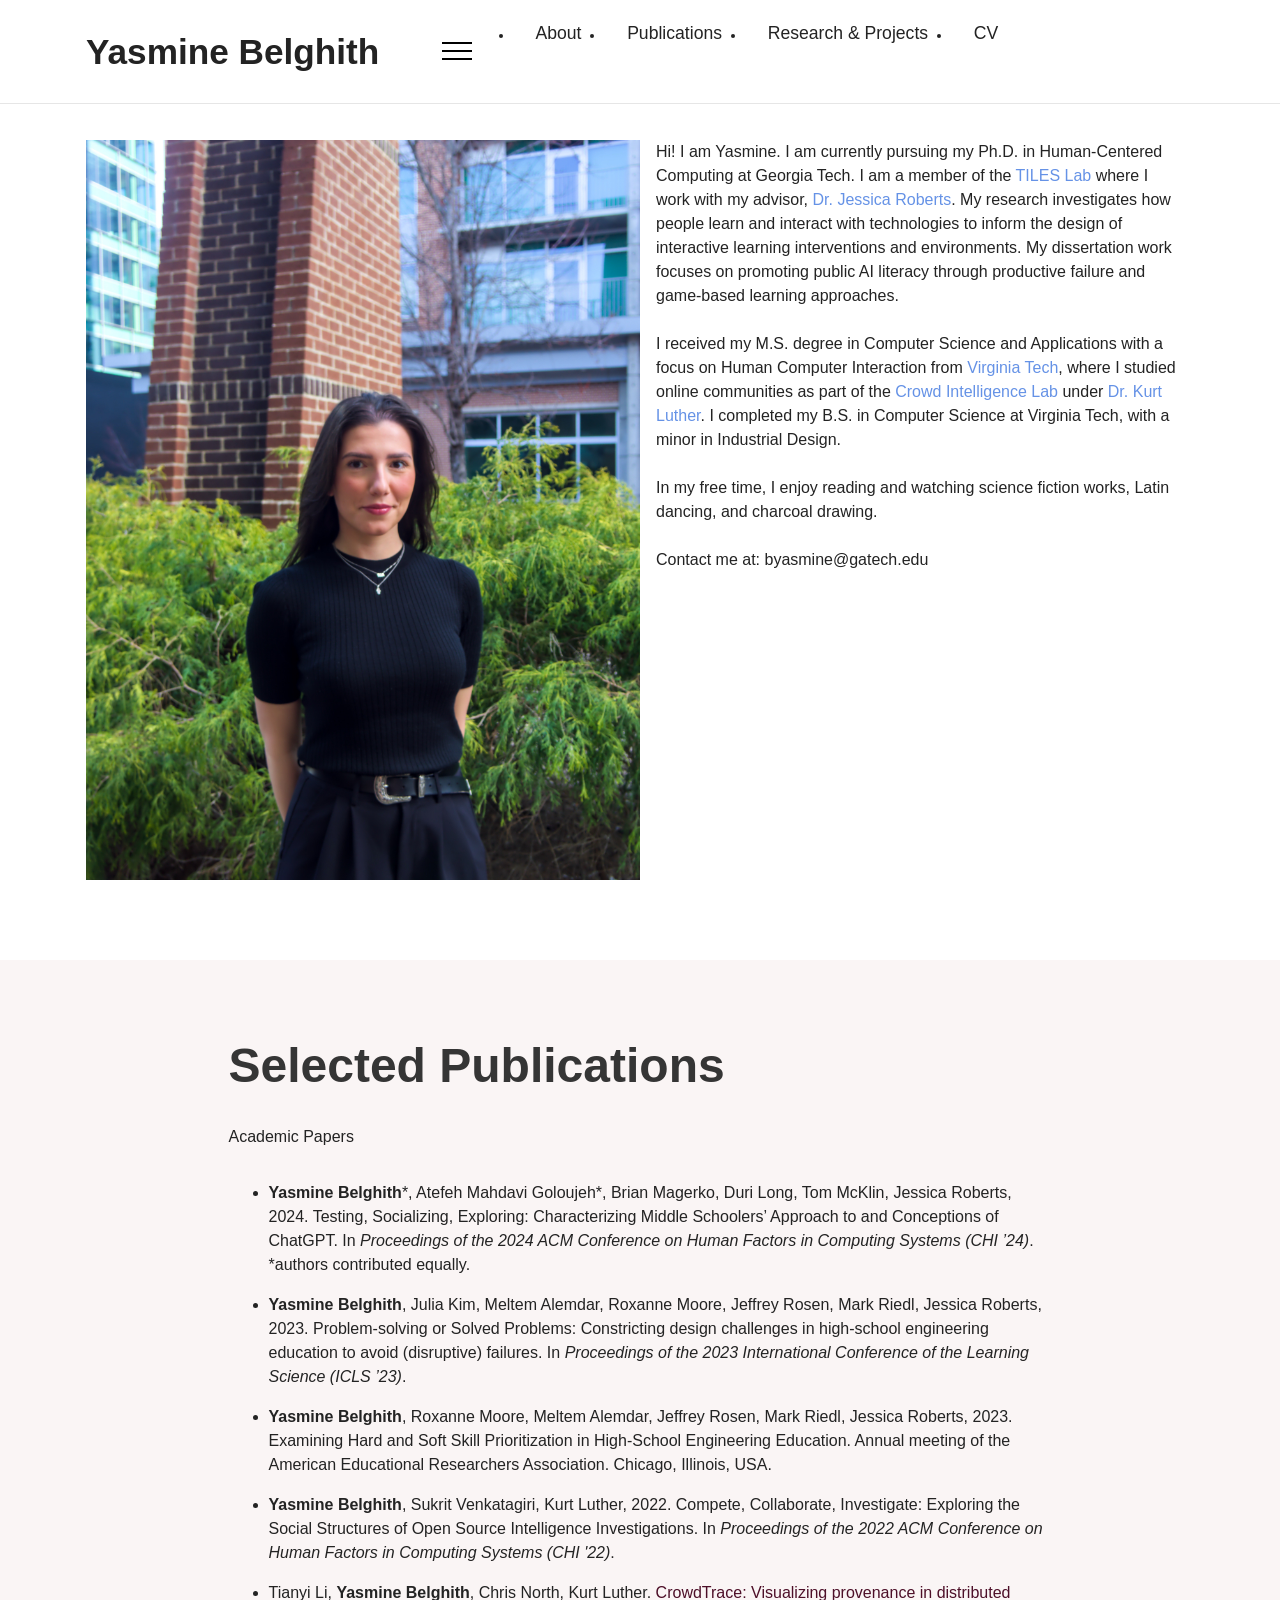
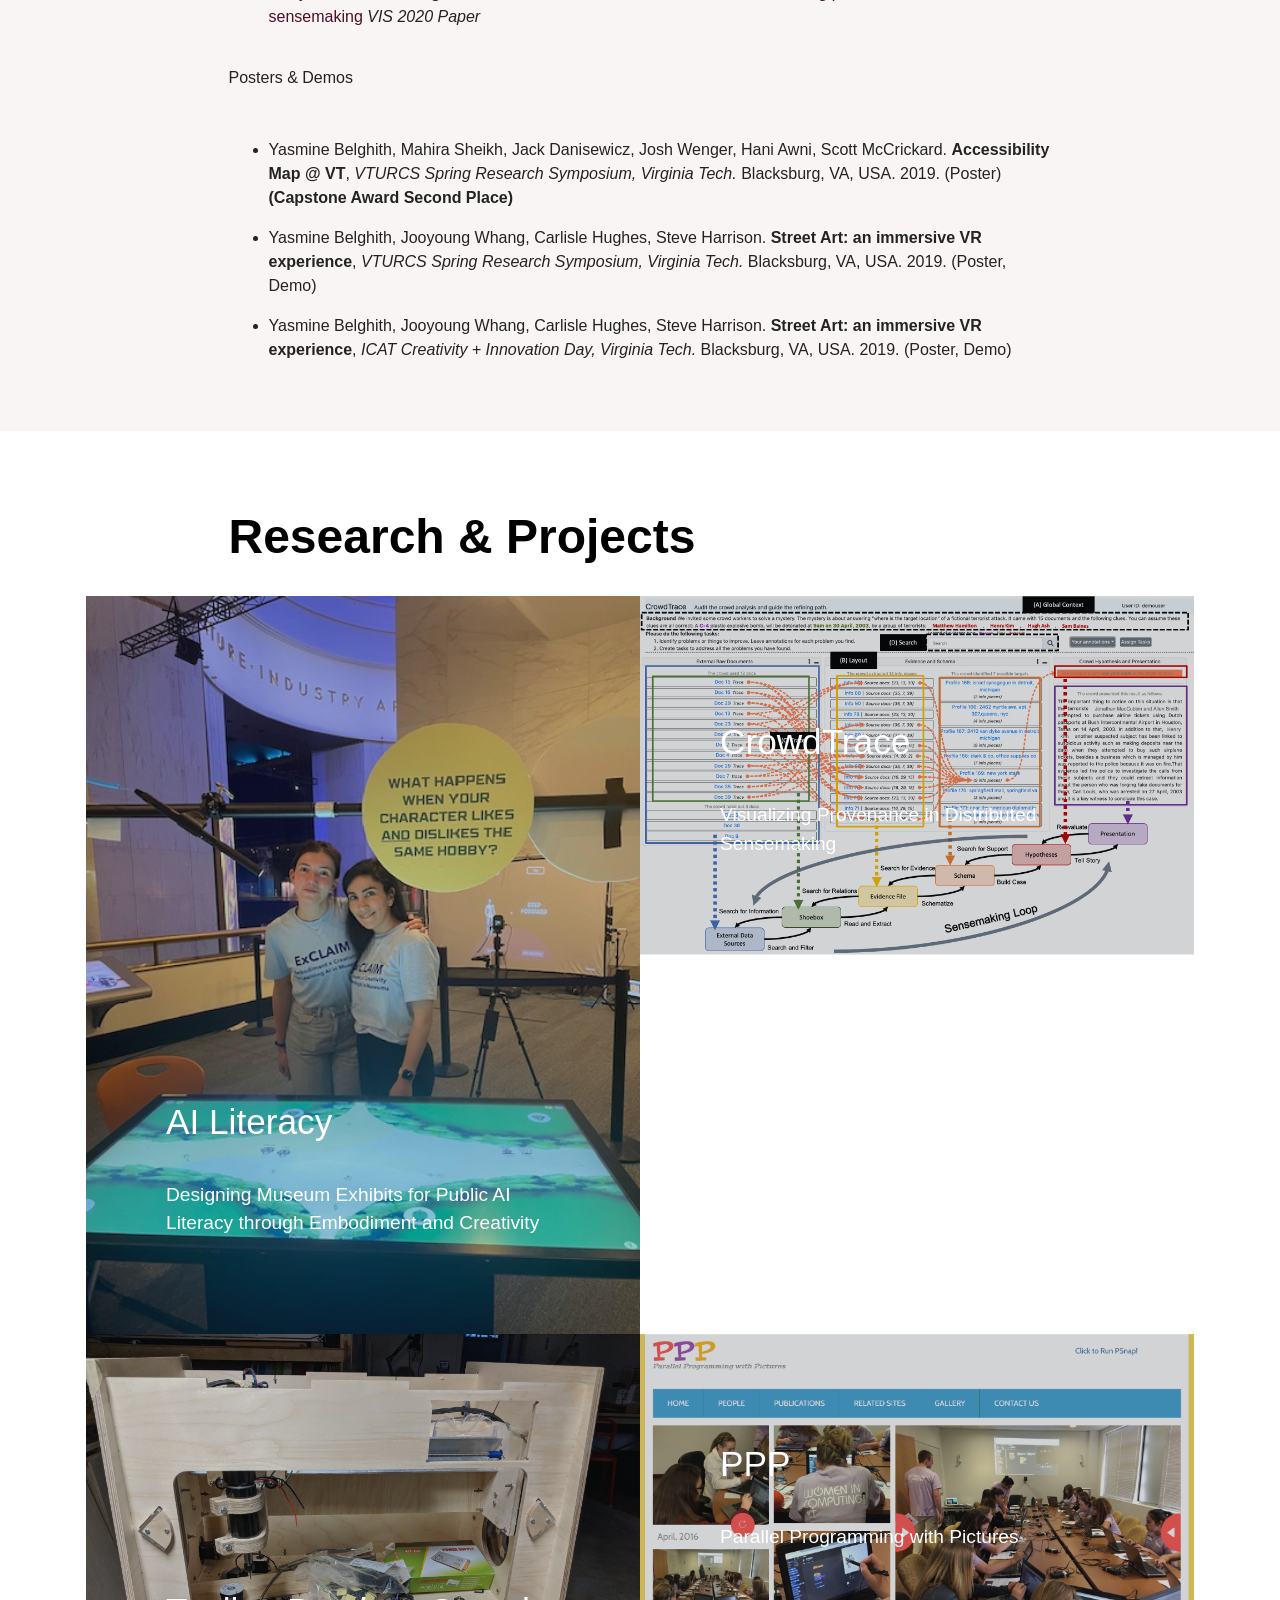
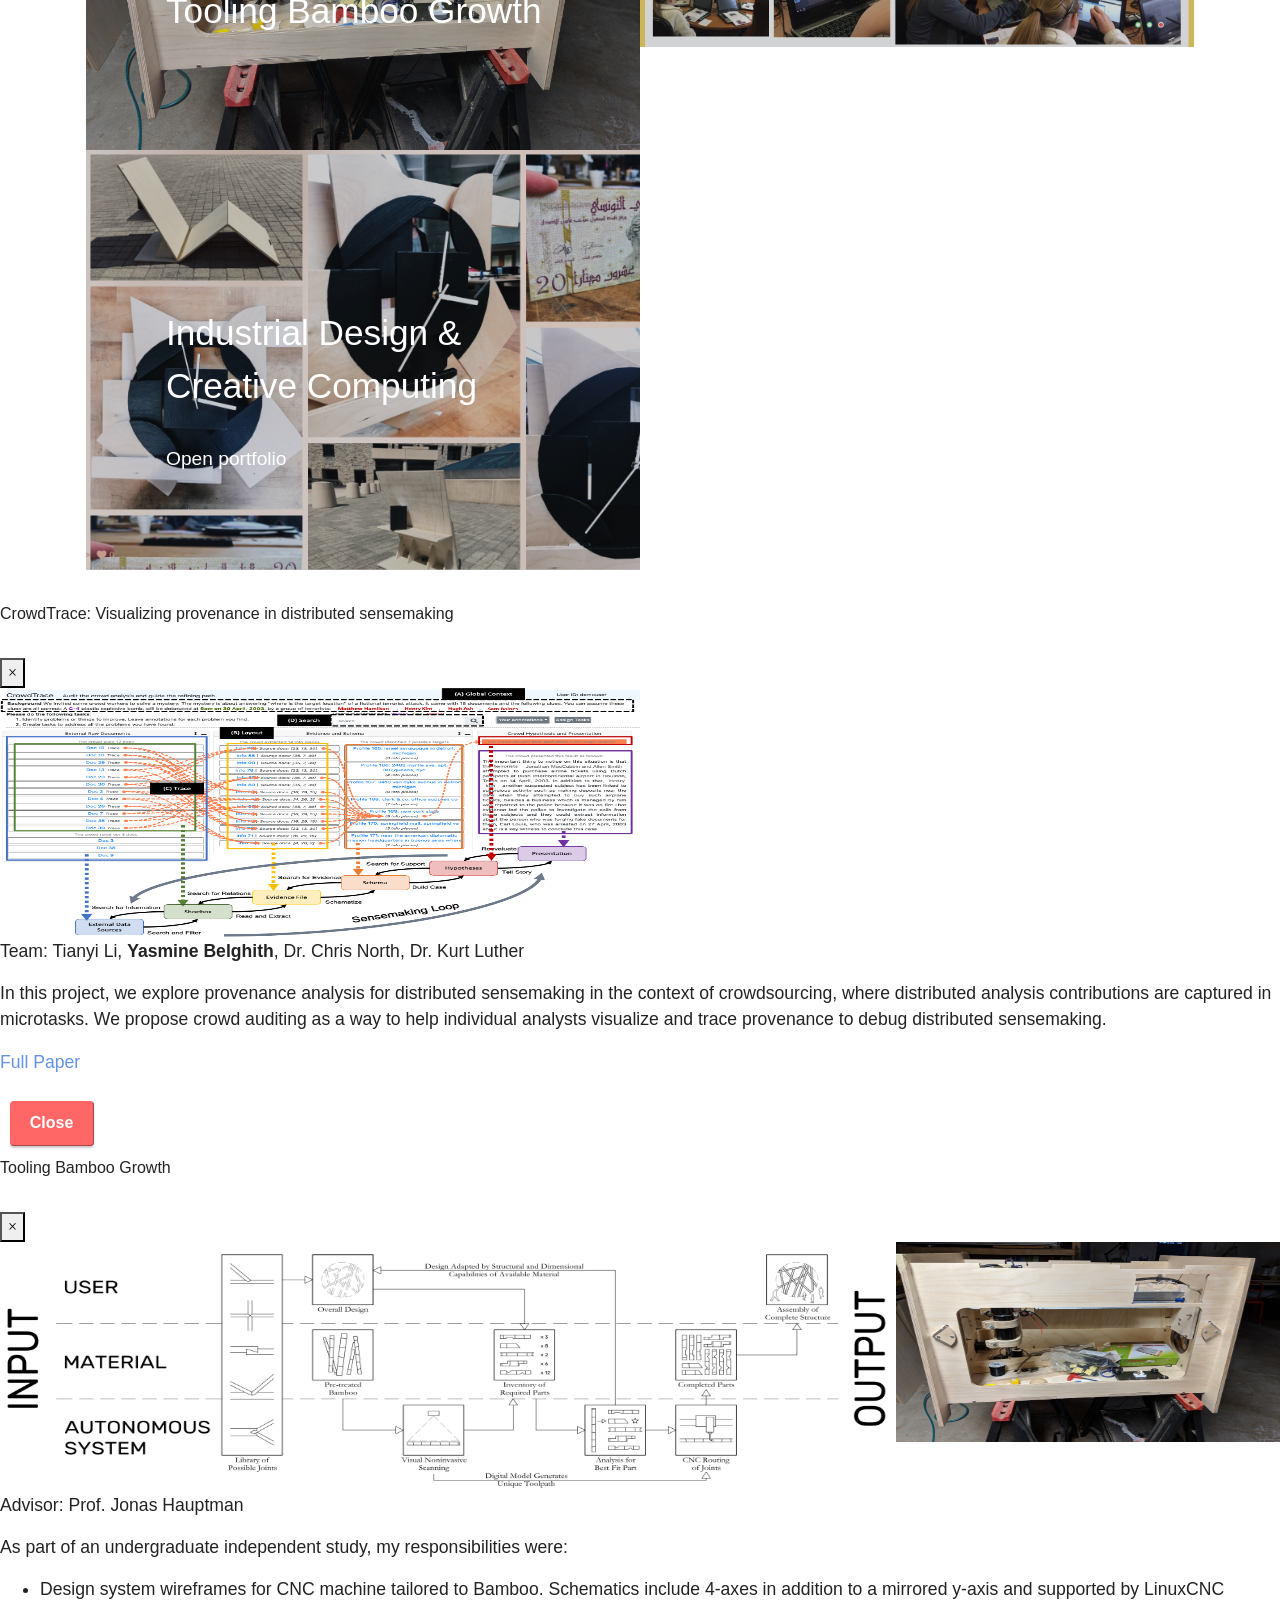
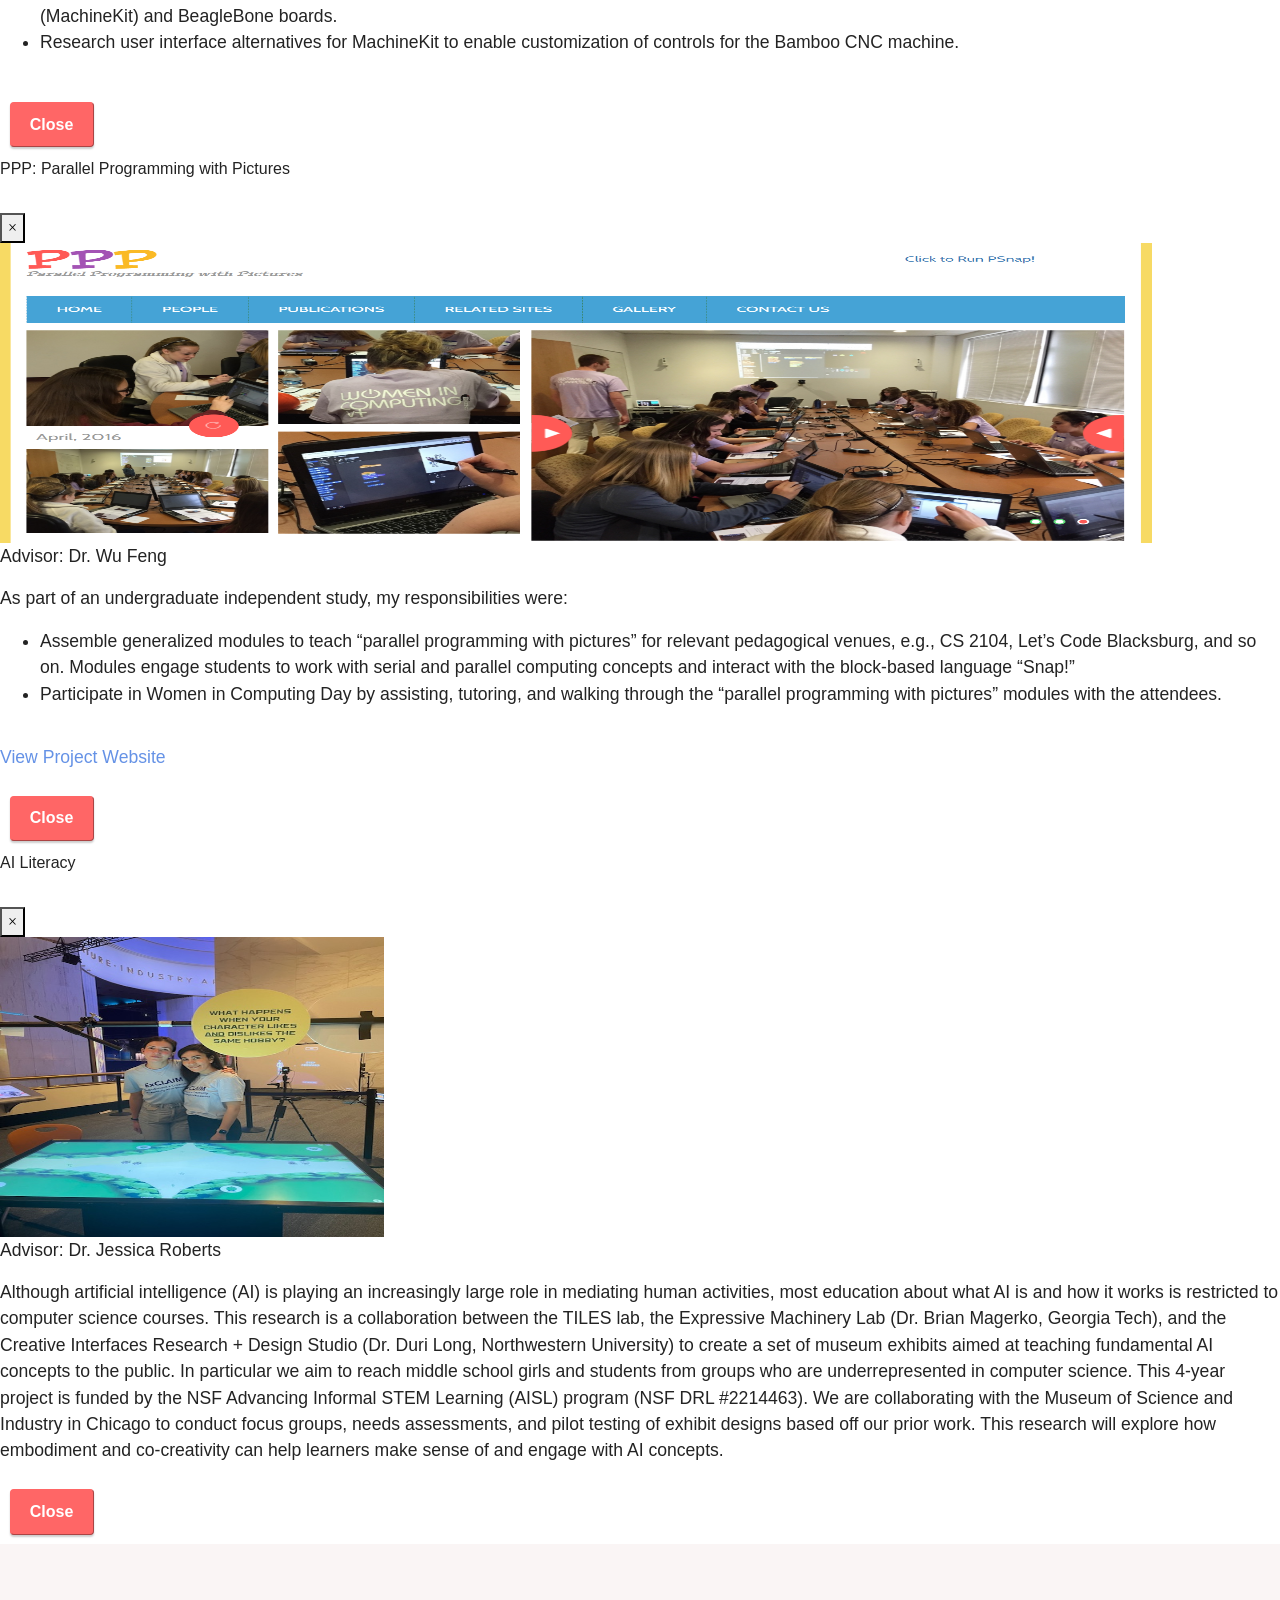
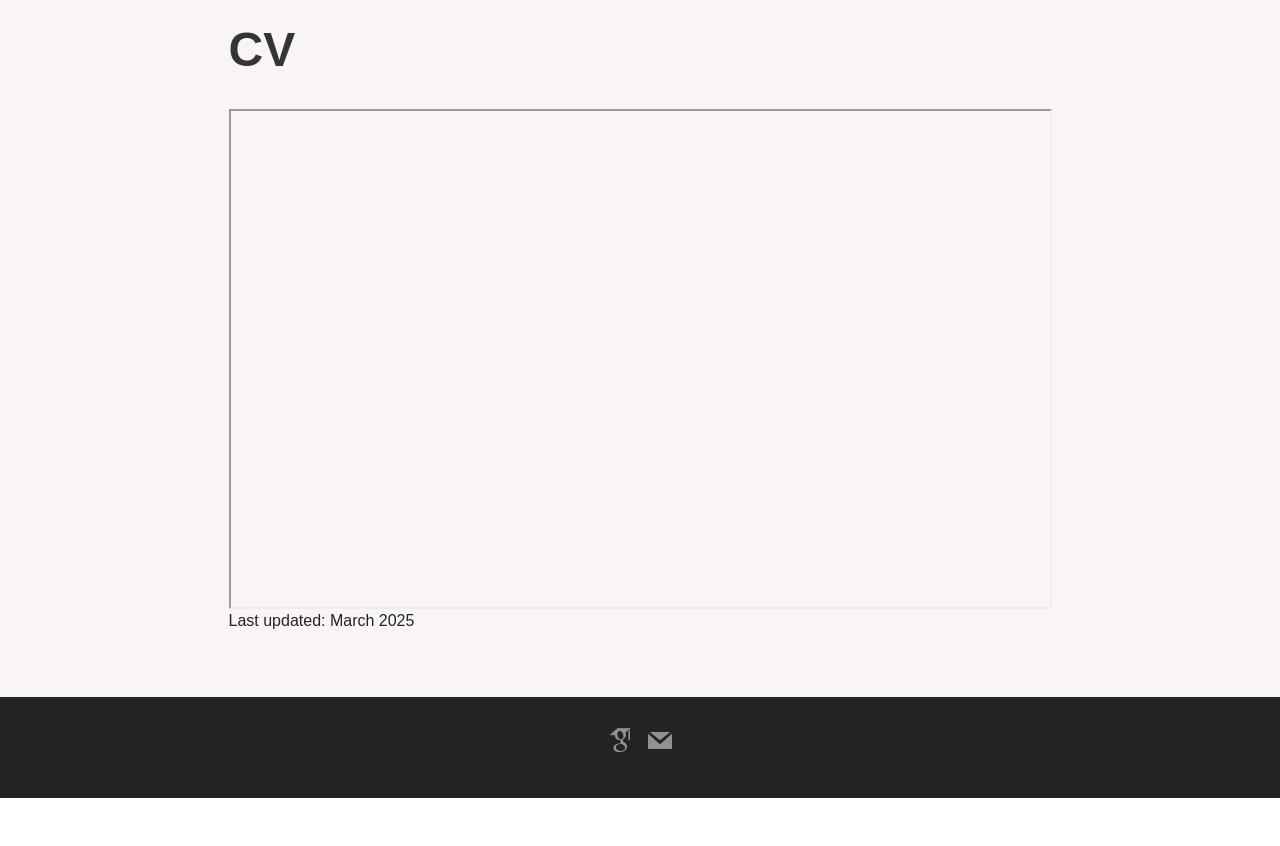
==== commit b6d6c344: "Updates" ====
--- a/index.html
+++ b/index.html
@@ -35,12 +35,12 @@
     <nav class="navbar navbar-dropdown navbar-fixed-top navbar-expand-lg">
         <div class="container">
             <div class="navbar-brand">
-                <span class="navbar-logo">
-                    <a href="index.html">
-                        <img src="assets/images/logo.png" alt="YB" style="height: 3.8rem;">
-                    </a>
-                </span>
-                <span class="navbar-caption-wrap"><a class="navbar-caption text-black display-7" href="index.html">Yasmine Belghith</a></span>
+<!--                <span class="navbar-logo">-->
+<!--                    <a href="index.html">-->
+<!--                        <img src="assets/images/logo.png" alt="YB" style="height: 3.8rem;">-->
+<!--                    </a>-->
+<!--                </span>-->
+                <span class="navbar-caption-wrap"><a class="navbar-caption text-black display-5" href="index.html">Yasmine Belghith</a></span>
             </div>
             <button class="navbar-toggler" type="button" data-toggle="collapse" data-target="#navbarSupportedContent" aria-controls="navbarNavAltMarkup" aria-expanded="false" aria-label="Toggle navigation">
                 <div class="hamburger">
@@ -52,11 +52,11 @@
             </button>
             <div class="collapse navbar-collapse" id="navbarSupportedContent">
                 <ul class="navbar-nav nav-dropdown nav-right" data-app-modern-menu="true">
-                    <li class="nav-item"><a class="nav-link link text-black display-4" href="#content1-8">About</a></li>
-                    <li class="nav-item"><a class="nav-link link text-black display-4" href="#content1-u">News</a></li>
+                    <li class="nav-item"><a class="nav-link link text-black display-4" href="#header1-f">About</a></li>
+<!--                    <li class="nav-item"><a class="nav-link link text-black display-4" href="#content1-u">News</a></li>-->
                     <li class="nav-item"><a class="nav-link link text-black display-4" href="#content1-v">Publications</a></li>
                     <li class="nav-item"><a class="nav-link link text-black display-4" href="#portfolio">Research & Projects</a></li>
-                    <li class="nav-item"><a class="nav-link link text-black display-4" href="#content1-w">CV & Résumé</a></li>
+                    <li class="nav-item"><a class="nav-link link text-black display-4" href="#content1-w">CV</a></li>
                 </ul>
                 
                 
@@ -68,76 +68,93 @@
 
 <!--Header Section-->
 <section class="header1 cid-s48MCQYojq mbr-fullscreen" id="header1-f">
-    <div class="mbr-overlay" style="opacity: 0.5; background-color: rgb(234, 211, 215);"></div>
-    <div class="mbr-container" style="width: 40%;">
-        <img src="assets/images/professional-picture-750x978.jpeg">
-    </div>
-    <div class="align-center container-fluid">
-        <div class="row">
-            <div class="col-12 col-lg-12">
-                <h1 class="mbr-section-title mbr-fonts-style mb-3 display-1"><strong>Yasmine Belghith</strong></h1>
-                <div class="mbr-section-btn mt-3">
-                    <a class="btn btn-black-outline display-5" href="#content1-8">About</a>
-                    <a class="btn btn-black-outline display-5" href="#content1-u">News</a>
-                    <a class="btn btn-black-outline display-5" href="#content1-v">Publications</a>
-                    <a class="btn btn-black-outline display-5" href="#portfolio">Research & Projects</a>
-                    <a class="btn btn-black-outline display-5" href="#content1-w">CV & Résumé</a>
+<!--    <div class="mbr-overlay" style="opacity: 0.5; background-color: #FAF5F5;"></div>-->
+    <div class="container">
+        <div class="row no-gutters">
+            <div class="col-lg-6">
+                <div class="mbr-container">
+                        <img src="assets/images/professional_pic.JPEG">
                 </div>
             </div>
+            <div class="col-lg-6">
+                <div class="align-center container-fluid">
+                    <div class="row">
+            <!--            <div class="col-12 col-lg-12">-->
+            <!--                <h1 class="mbr-section-title mbr-fonts-style mb-3 display-1"><strong>Yasmine Belghith</strong></h1>-->
+                            <h4 class="mbr-section-subtitle align-center mbr-fonts-style mb-4 display-7">Hi! I am Yasmine. I am currently pursuing my Ph.D. in Human-Centered Computing at Georgia Tech. I am a member of the <a href="https://tiles.cc.gatech.edu/" target="_blank">TILES Lab</a> where I work with my advisor, <a href="https://tiles.cc.gatech.edu/people/dr-jessica-roberts-lab-director/" target="_blank">Dr. Jessica Roberts</a>. My research investigates how people learn and interact with technologies to inform the design of interactive learning interventions and environments. My dissertation work focuses on promoting public AI literacy through productive failure and game-based learning approaches.
+                                <br>
+                                <br> I received my M.S. degree in Computer Science and Applications with a focus on Human Computer Interaction from <a href="https://vt.edu/" target="_blank">Virginia Tech</a>, where I studied online communities as part of the <a href="https://crowd.cs.vt.edu/" target="_blank">Crowd Intelligence Lab</a> under <a href="https://crowd.cs.vt.edu/kurt-luther/" target="_blank">Dr. Kurt Luther</a>. I completed my B.S. in Computer Science at Virginia Tech, with a minor in Industrial Design.
+                                <br>
+                                <br> In my free time, I enjoy reading and watching science fiction works, Latin dancing, and charcoal drawing.
+                                <br>
+                                <br>Contact me at: byasmine@gatech.edu</h4>
+            <!--                <div class="mbr-section-btn mt-3">-->
+            <!--                    <a class="btn btn-black-outline display-5" href="#content1-8">About</a>-->
+            <!--                    <a class="btn btn-black-outline display-5" href="#content1-u">News</a>-->
+            <!--                    <a class="btn btn-black-outline display-5" href="#content1-v">Publications</a>-->
+            <!--                    <a class="btn btn-black-outline display-5" href="#portfolio">Research & Projects</a>-->
+            <!--                    <a class="btn btn-black-outline display-5" href="#content1-w">CV & Résumé</a>-->
+                    </div>
+                </div>
+            </div>
         </div>
     </div>
 </section>
 
 <!--  About Section-->
-<section class="content1 cid-s48udlf8KU" id="content1-8">
-    <div class="container">
-        <div class="row justify-content-center">
-            <div class="title col-12 col-md-9">
-                <h3 class="mbr-section-title mbr-fonts-style align-center mb-4 display-2"><strong>About</strong></h3>
-                <h4 class="mbr-section-subtitle align-center mbr-fonts-style mb-4 display-7">I am currently pursuing my M.S. Degree in Computer Science and Applications at <a href="https://vt.edu/" target="_blank">Virginia Tech</a>.
-                    <br>I am a member of the <a href="https://crowd.cs.vt.edu/" target="_blank">Crowd Intelligence Lab</a> where I work with my advisor, <a href="https://crowd.cs.vt.edu/kurt-luther/" target="_blank">Dr. Kurt Luther</a>.
-                    <br>Within computer science, my research interests lie in <strong>Human Computer Interation, social-human-centered design, social computing, crowdsourcing and the interweaving of the arts in technology</strong>.
-                    <br>I have received my Bachelor's Degree Magna Cum Laude in Computer Science with a minor in <strong>Industrial Design</strong> and French from <a href="https://vt.edu/" target="_blank">Virginia Tech</a> in May 2019.
-                    <br>
-                    <br>Yasmine Belghith
-                    <br>Department of Computer Science
-                    <br>Virginia Tech
-                    <br>Blacksburg, VA, 24060
-                    <br>
-                    <br>Email: byasmine@vt.edu</h4>
-                
-            </div>
-        </div>
-    </div>
-</section>
+<!--<section class="content1 cid-s48udlf8KU" id="content1-8">-->
+<!--    <div class="container">-->
+<!--        <div class="row justify-content-center">-->
+<!--            <div class="title col-12 col-md-9">-->
+<!--                <h3 class="mbr-section-title mbr-fonts-style align-center mb-4 display-2"><strong>About</strong></h3>-->
+<!--                <h4 class="mbr-section-subtitle align-center mbr-fonts-style mb-4 display-7">I am currently pursuing my M.S. Degree in Computer Science and Applications at <a href="https://vt.edu/" target="_blank">Virginia Tech</a>.-->
+<!--                    <br>I am a member of the <a href="https://crowd.cs.vt.edu/" target="_blank">Crowd Intelligence Lab</a> where I work with my advisor, <a href="https://crowd.cs.vt.edu/kurt-luther/" target="_blank">Dr. Kurt Luther</a>.-->
+<!--                    <br>Within computer science, my research interests lie in <strong>Human Computer Interation, social-human-centered design, social computing, crowdsourcing and the interweaving of the arts in technology</strong>.-->
+<!--                    <br>I have received my Bachelor's Degree Magna Cum Laude in Computer Science with a minor in <strong>Industrial Design</strong> and French from <a href="https://vt.edu/" target="_blank">Virginia Tech</a> in May 2019.-->
+<!--                    <br>-->
+<!--                    <br>Yasmine Belghith-->
+<!--                    <br>Department of Computer Science-->
+<!--                    <br>Virginia Tech-->
+<!--                    <br>Blacksburg, VA, 24060-->
+<!--                    <br>-->
+<!--                    <br>Email: byasmine@vt.edu</h4>-->
+<!--                -->
+<!--            </div>-->
+<!--        </div>-->
+<!--    </div>-->
+<!--</section>-->
 
 <!--News Section-->
-  <section class="content1 cid-sen4Azgt2A" id="content1-u">
-    <div class="container">
-        <div class="row justify-content-center">
-            <div class="title col-12 col-md-9">
-                <h3 class="mbr-section-title mbr-fonts-style align-center mb-4 display-2"><strong>News</strong></h3>
-                <h4 class="mbr-section-subtitle align-center mbr-fonts-style mb-4 display-7">
-                    - October 2020 - I attended <a href="http://ieeevis.org/year/2020/welcome" target="_blank">VIS 2020</a> virtually
-                    <br> - October 2020 - I attended <a href="https://cscw.acm.org/2020/" target="_blank">CSCW 2020</a> virtually
-                    <br> - August 2020 - My first co-authored short paper is accepted by <a href="http://ieeevis.org/year/2020/info/papers-sessions" target="_blank">VIS 2020</a>. Title: <i>CrowdTrace: Visualizing Provenance in Distributed Sensemaking</i>
-                    <br> - May 2019 - Featured on <a href="https://techonthetrail.net/2019/05/26/projects-hci-outdoors-undergraduate-capstone-spring-2019/" target="_blank">Technology on the Trail</a>
-                </h4>
-
-            </div>
-        </div>
-    </div>
-</section>
+<!--  <section class="content1 cid-sen4Azgt2A" id="content1-u">-->
+<!--    <div class="container">-->
+<!--        <div class="row justify-content-center">-->
+<!--            <div class="title col-12 col-md-9">-->
+<!--                <h3 class="mbr-section-title mbr-fonts-style align-center mb-4 display-2"><strong>News</strong></h3>-->
+<!--                <h4 class="mbr-section-subtitle align-center mbr-fonts-style mb-4 display-7">-->
+<!--                    - October 2020 - I attended <a href="http://ieeevis.org/year/2020/welcome" target="_blank">VIS 2020</a> virtually-->
+<!--                    <br> - October 2020 - I attended <a href="https://cscw.acm.org/2020/" target="_blank">CSCW 2020</a> virtually-->
+<!--                    <br> - August 2020 - My first co-authored short paper is accepted by <a href="http://ieeevis.org/year/2020/info/papers-sessions" target="_blank">VIS 2020</a>. Title: <i>CrowdTrace: Visualizing Provenance in Distributed Sensemaking</i>-->
+<!--                    <br> - May 2019 - Featured on <a href="https://techonthetrail.net/2019/05/26/projects-hci-outdoors-undergraduate-capstone-spring-2019/" target="_blank">Technology on the Trail</a>-->
+<!--                </h4>-->
+
+<!--            </div>-->
+<!--        </div>-->
+<!--    </div>-->
+<!--</section>-->
 
 <!--  Publications Section-->
   <section class="content1 cid-sen58sbcMM" id="content1-v">
     <div class="container">
         <div class="row justify-content-center">
             <div class="title col-12 col-md-9">
-                <h3 class="mbr-section-title mbr-fonts-style align-center mb-4 display-2"><strong>Publications</strong></h3>
+                <h3 class="mbr-section-title mbr-fonts-style align-center mb-4 display-2"><strong>Selected Publications</strong></h3>
                 <h4 class="mbr-section-subtitle align-center mbr-fonts-style mb-4 display-7">Academic Papers</h4>
                 <ul>
-                    <li><p class="mbr-text mbr-fonts-style display-7">Tianyi Li, Yasmine Belghith, Chris North, Kurt Luther. <a href="https://crowd.cs.vt.edu/wp-content/uploads/2020/09/Li_CrowdTrace_VIS_2020.pdf" target="_blank" style="color: #4d0f28;">CrowdTrace: Visualizing provenance in distributed sensemaking</a><i> VIS 2020 Paper</i></p></li>
+                    <li><p class="mbr-text mbr-fonts-style display-7"><strong>Yasmine Belghith</strong>*, Atefeh Mahdavi Goloujeh*, Brian Magerko, Duri Long, Tom McKlin, Jessica Roberts, 2024. Testing, Socializing, Exploring: Characterizing Middle Schoolers’ Approach to and Conceptions of ChatGPT. In <i>Proceedings of the 2024 ACM Conference on Human Factors in Computing Systems (CHI ’24)</i>. *authors contributed equally.  </li>
+                    <li><p class="mbr-text mbr-fonts-style display-7"><strong>Yasmine Belghith</strong>, Julia Kim, Meltem Alemdar, Roxanne Moore, Jeffrey Rosen, Mark Riedl, Jessica Roberts, 2023. Problem-solving or Solved Problems: Constricting design challenges in high-school engineering education to avoid (disruptive) failures. In <i>Proceedings of the 2023 International Conference of the Learning Science (ICLS ’23)</i>. </p></li>
+                    <li><p class="mbr-text mbr-fonts-style display-7"><strong>Yasmine Belghith</strong>, Roxanne Moore, Meltem Alemdar, Jeffrey Rosen, Mark Riedl, Jessica Roberts, 2023. Examining Hard and Soft Skill Prioritization in High-School Engineering Education. Annual meeting of the American Educational Researchers Association. Chicago, Illinois, USA. </p></li>
+                    <li><p class="mbr-text mbr-fonts-style display-7"><strong>Yasmine Belghith</strong>, Sukrit Venkatagiri, Kurt Luther, 2022. Compete, Collaborate, Investigate: Exploring the Social Structures of Open Source Intelligence Investigations. In <i>Proceedings of the 2022 ACM Conference on Human Factors in Computing Systems (CHI '22)</i>.</p></li>
+                    <li><p class="mbr-text mbr-fonts-style display-7">Tianyi Li, <strong>Yasmine Belghith</strong>, Chris North, Kurt Luther. <a href="https://crowd.cs.vt.edu/wp-content/uploads/2020/09/Li_CrowdTrace_VIS_2020.pdf" target="_blank" style="color: #4d0f28;">CrowdTrace: Visualizing provenance in distributed sensemaking</a><i> VIS 2020 Paper</i></p></li>
                 </ul>
                 <h5 class="mbr-section-subtitle align-center mbr-fonts-style mb-5 display-7">Posters & Demos</h5>
                 <ul>
@@ -165,7 +182,18 @@
 
 
       <div class="row no-gutters">
-        <div class="col-lg-6">
+          <div class="col-lg-6">
+          <a class="portfolio-item" href="#myModal4" data-toggle="modal">
+            <div class="caption">
+              <div class="caption-content">
+                <div class="mbr-section-subtitle align-center mbr-fonts-style mb-4 display-5">AI Literacy</div>
+                <p class="mbr-text mbr-fonts-style display-7">Designing Museum Exhibits for Public AI Literacy through Embodiment and Creativity</p>
+              </div>
+            </div>
+            <img class="img-fluid" src="assets/images/MSI-picture.jpg" alt="MSI picture">
+          </a>
+        </div>
+          <div class="col-lg-6">
           <a class="portfolio-item" href="#myModal" data-toggle="modal">
             <div class="caption">
               <div class="caption-content">
@@ -316,18 +344,49 @@
     </div>
   </div>
 
+<!-- Modal 4 -->
+  <div class="modal fade" id="myModal4">
+    <div class="modal-dialog modal-lg">
+      <div class="modal-content">
+
+        <!-- Modal Header -->
+        <div class="modal-header">
+          <h4 class="mbr-section-subtitle align-center mbr-fonts-style mb-4 display-7">AI Literacy</h4>
+          <button type="button" class="close" data-dismiss="modal">&times;</button>
+        </div>
+
+        <!-- Modal body -->
+        <div class="modal-body">
+            <div style="display: flex">
+                <img style="width:30%; height: 300px; display:inline-flex;" src="assets/images/MSI-picture.jpg" alt="MSI Image">
+<!--                <img style="width:30%; height: 200px; display:inline-flex;" src="assets/images/bamboo2.jpg" alt="bamboo">-->
+            </div>
+            <p class="mbr-text mbr-fonts-style display-4">Advisor: Dr. Jessica Roberts</p>
+            <p class="mbr-text mbr-fonts-style display-4">Although artificial intelligence (AI) is playing an increasingly large role in mediating human activities, most education about what AI is and how it works is restricted to computer science courses. This research is a collaboration between the TILES lab, the Expressive Machinery Lab (Dr. Brian Magerko, Georgia Tech), and the Creative Interfaces Research + Design Studio (Dr. Duri Long, Northwestern University) to create a set of museum exhibits aimed at teaching fundamental AI concepts to the public. In particular we aim to reach middle school girls and students from groups who are underrepresented in computer science. This 4-year project is funded by the NSF Advancing Informal STEM Learning (AISL) program (NSF DRL #2214463). We are collaborating with the Museum of Science and Industry in Chicago to conduct focus groups, needs assessments, and pilot testing of exhibit designs based off our prior work. This research will explore how embodiment and co-creativity can help learners make sense of and engage with AI concepts.</p>
+<!--            <p class="mbr-text mbr-fonts-style display-4"><a href="https://crowd.cs.vt.edu/wp-content/uploads/2020/09/Li_CrowdTrace_VIS_2020.pdf" target="_blank">View Project Website</a></p>-->
+        </div>
+
+        <!-- Modal footer -->
+        <div class="modal-footer">
+          <button type="button" class="btn btn-secondary display-7" data-dismiss="modal">Close</button>
+        </div>
+
+      </div>
+    </div>
+  </div>
+
 <!--CV & Resume Section-->
 <section class="content1 cid-sen4Azgt2A" id="content1-w">
 
     <div class="container">
         <div class="row justify-content-center">
             <div class="title col-12 col-md-9">
-                <h3 class="mbr-section-title mbr-fonts-style align-center mb-4 display-2"><strong>CV & Résumé</strong></h3>
-                <h4 class="mbr-section-subtitle align-center mbr-fonts-style mb-4 display-7">Curriculum Vitae</h4>
+                <h3 class="mbr-section-title mbr-fonts-style align-center mb-4 display-2"><strong>CV</strong></h3>
                 <iframe src="assets/files/Yasmine_Belghith_CV.pdf#page1" width="100%" height="500px"></iframe>
-                <br>
-                <h5 class="mbr-section-subtitle align-center mbr-fonts-style mb-4 display-7">Résumé</h5>
-                <iframe src="assets/files/Yasmine_Belghith_Resume.pdf#page1" width="100%" height="500px"></iframe>
+                <h4 class="mbr-section-subtitle align-center mbr-fonts-style mb-4 display-7">Last updated: March 2025</h4>
+<!--                <br>-->
+<!--                <h5 class="mbr-section-subtitle align-center mbr-fonts-style mb-4 display-7">Résumé</h5>-->
+<!--                <iframe src="assets/files/Yasmine_Belghith_Resume.pdf#page1" width="100%" height="500px"></iframe>-->
             </div>
         </div>
     </div>
@@ -355,7 +414,7 @@
                           </a>
                       </div>
                       <div class="soc-item">
-                          <a href="mailto:byasmine[at]vt.edu" class="email" target="_blank">
+                          <a href="mailto:byasmine[at]gatech.edu" class="email" target="_blank">
                               <span class="socicon-mail socicon mbr-iconfont mbr-iconfont-social"></span>
                           </a>
                       </div>
--- a/assets/theme/css/style.css
+++ b/assets/theme/css/style.css
@@ -0,0 +1,1025 @@
+section {
+  background-color: #ffffff;
+}
+
+body {
+  font-style: normal;
+  line-height: 1.5;
+  font-weight: 400;
+  color: #232323;
+  position: relative;
+}
+
+section,
+.container,
+.container-fluid {
+  position: relative;
+  word-wrap: break-word;
+}
+
+a.mbr-iconfont:hover {
+  text-decoration: none;
+}
+
+.article .lead p,
+.article .lead ul,
+.article .lead ol,
+.article .lead pre,
+.article .lead blockquote {
+  margin-bottom: 0;
+}
+
+a {
+  font-style: normal;
+  font-weight: 400;
+  cursor: pointer;
+}
+
+a, a:hover {
+  text-decoration: none;
+}
+
+.mbr-section-title {
+  font-style: normal;
+  line-height: 1.3;
+}
+
+.mbr-section-subtitle {
+  line-height: 1.3;
+}
+
+.mbr-text {
+  font-style: normal;
+  line-height: 1.7;
+}
+
+h1,
+h2,
+h3,
+h4,
+h5,
+h6,
+.display-1,
+.display-2,
+.display-4,
+.display-5,
+.display-7,
+span,
+p,
+a {
+  line-height: 1;
+  word-break: break-word;
+  word-wrap: break-word;
+  font-weight: 400;
+}
+
+b,
+strong {
+  font-weight: bold;
+}
+
+input:-webkit-autofill, input:-webkit-autofill:hover, input:-webkit-autofill:focus, input:-webkit-autofill:active {
+  -webkit-transition-delay: 9999s;
+          transition-delay: 9999s;
+  -webkit-transition-property: background-color, color;
+  transition-property: background-color, color;
+}
+
+textarea[type="hidden"] {
+  display: none;
+}
+
+section {
+  background-position: 50% 50%;
+  background-repeat: no-repeat;
+  background-size: cover;
+}
+
+section .mbr-background-video,
+section .mbr-background-video-preview {
+  position: absolute;
+  bottom: 0;
+  left: 0;
+  right: 0;
+  top: 0;
+}
+
+.hidden {
+  visibility: hidden;
+}
+
+.mbr-z-index20 {
+  z-index: 20;
+}
+
+/*! Base colors */
+.mbr-white {
+  color: #ffffff;
+}
+
+.mbr-black {
+  color: #111111;
+}
+
+.mbr-bg-white {
+  background-color: #ffffff;
+}
+
+.mbr-bg-black {
+  background-color: #000000;
+}
+
+/*! Text-aligns */
+.align-left {
+  text-align: left;
+}
+
+.align-center {
+  text-align: left;
+}
+
+.align-right {
+  text-align: right;
+}
+
+/*! Font-weight  */
+.mbr-light {
+  font-weight: 300;
+}
+
+.mbr-regular {
+  font-weight: 400;
+}
+
+.mbr-semibold {
+  font-weight: 500;
+}
+
+.mbr-bold {
+  font-weight: 700;
+}
+
+/*! Media  */
+.media-content {
+  -ms-flex-preferred-size: 100%;
+      flex-basis: 100%;
+}
+
+.media-container-row {
+  display: -webkit-box;
+  display: -ms-flexbox;
+  display: flex;
+  -webkit-box-orient: horizontal;
+  -webkit-box-direction: normal;
+      -ms-flex-direction: row;
+          flex-direction: row;
+  -ms-flex-wrap: wrap;
+      flex-wrap: wrap;
+  -webkit-box-pack: center;
+      -ms-flex-pack: center;
+          justify-content: center;
+  -ms-flex-line-pack: center;
+      align-content: center;
+  -webkit-box-align: start;
+      -ms-flex-align: start;
+          align-items: start;
+}
+
+.media-container-row .media-size-item {
+  width: 400px;
+}
+
+.media-container-column {
+  display: -webkit-box;
+  display: -ms-flexbox;
+  display: flex;
+  -webkit-box-orient: vertical;
+  -webkit-box-direction: normal;
+      -ms-flex-direction: column;
+          flex-direction: column;
+  -ms-flex-wrap: wrap;
+      flex-wrap: wrap;
+  -webkit-box-pack: center;
+      -ms-flex-pack: center;
+          justify-content: center;
+  -ms-flex-line-pack: center;
+      align-content: center;
+  -webkit-box-align: stretch;
+      -ms-flex-align: stretch;
+          align-items: stretch;
+}
+
+.media-container-column > * {
+  width: 100%;
+}
+
+@media (min-width: 992px) {
+  .media-container-row {
+    -ms-flex-wrap: nowrap;
+        flex-wrap: nowrap;
+  }
+}
+
+figure {
+  margin-bottom: 0;
+  overflow: hidden;
+}
+
+figure[mbr-media-size] {
+  -webkit-transition: width 0.1s;
+  transition: width 0.1s;
+}
+
+img,
+iframe {
+  display: block;
+  width: 100%;
+}
+
+.card {
+  background-color: transparent;
+  border: none;
+}
+
+.card-box {
+  width: 100%;
+}
+
+.card-img {
+  text-align: center;
+  -ms-flex-negative: 0;
+      flex-shrink: 0;
+  -webkit-flex-shrink: 0;
+}
+
+.media {
+  max-width: 100%;
+  margin: 0 auto;
+}
+
+.mbr-figure {
+  -ms-flex-item-align: center;
+      -ms-grid-row-align: center;
+      align-self: center;
+}
+
+.media-container > div {
+  max-width: 100%;
+}
+
+.mbr-figure img,
+.card-img img {
+  width: 100%;
+}
+
+@media (max-width: 991px) {
+  .media-size-item {
+    width: auto !important;
+  }
+  .media {
+    width: auto;
+  }
+  .mbr-figure {
+    width: 100% !important;
+  }
+}
+
+/*! Buttons */
+.mbr-section-btn {
+  margin-left: -0.6rem;
+  margin-right: -0.6rem;
+  font-size: 0;
+}
+
+.btn {
+  font-weight: 600;
+  border-width: 1px;
+  font-style: normal;
+  margin: 0.6rem 0.6rem;
+  white-space: normal;
+  -webkit-transition: all 0.2s ease-in-out;
+  transition: all 0.2s ease-in-out;
+  display: -webkit-inline-box;
+  display: -ms-inline-flexbox;
+  display: inline-flex;
+  -webkit-box-align: center;
+      -ms-flex-align: center;
+          align-items: center;
+  -webkit-box-pack: center;
+      -ms-flex-pack: center;
+          justify-content: center;
+  word-break: break-word;
+}
+
+.btn-sm {
+  font-weight: 600;
+  letter-spacing: 0px;
+  -webkit-transition: all 0.3s ease-in-out;
+  transition: all 0.3s ease-in-out;
+}
+
+.btn-md {
+  font-weight: 600;
+  letter-spacing: 0px;
+  -webkit-transition: all 0.3s ease-in-out;
+  transition: all 0.3s ease-in-out;
+}
+
+.btn-lg {
+  font-weight: 600;
+  letter-spacing: 0px;
+  -webkit-transition: all 0.3s ease-in-out;
+  transition: all 0.3s ease-in-out;
+}
+
+.btn-form {
+  margin: 0;
+}
+
+.btn-form:hover {
+  cursor: pointer;
+}
+
+nav .mbr-section-btn {
+  margin-left: 0rem;
+  margin-right: 0rem;
+}
+
+/*! Btn icon margin */
+.btn .mbr-iconfont,
+.btn.btn-sm .mbr-iconfont {
+  -webkit-box-ordinal-group: 2;
+      -ms-flex-order: 1;
+          order: 1;
+  cursor: pointer;
+  margin-left: 0.5rem;
+  vertical-align: sub;
+}
+
+.btn.btn-md .mbr-iconfont,
+.btn.btn-md .mbr-iconfont {
+  margin-left: 0.8rem;
+}
+
+.mbr-regular {
+  font-weight: 400;
+}
+
+.mbr-semibold {
+  font-weight: 500;
+}
+
+.mbr-bold {
+  font-weight: 700;
+}
+
+[type="submit"] {
+  -webkit-appearance: none;
+}
+
+/*! Full-screen */
+.mbr-fullscreen .mbr-overlay {
+  min-height: 100vh;
+}
+
+.mbr-fullscreen {
+  display: -webkit-box;
+  display: -ms-flexbox;
+  display: flex;
+  display: -moz-flex;
+  display: -ms-flex;
+  display: -o-flex;
+  -webkit-box-align: center;
+      -ms-flex-align: center;
+          align-items: center;
+  min-height: 100vh;
+  padding-top: 3rem;
+  padding-bottom: 3rem;
+}
+
+/*! Map */
+.map {
+  height: 25rem;
+  position: relative;
+}
+
+.map iframe {
+  width: 100%;
+  height: 100%;
+}
+
+/*! Scroll to top arrow */
+.mbr-arrow-up {
+  bottom: 25px;
+  right: 90px;
+  position: fixed;
+  text-align: right;
+  z-index: 5000;
+  color: #ffffff;
+  font-size: 22px;
+}
+
+.mbr-arrow-up a {
+  background: rgba(0, 0, 0, 0.2);
+  border-radius: 50%;
+  color: #fff;
+  display: inline-block;
+  height: 60px;
+  width: 60px;
+  border: 2px solid #fff;
+  outline-style: none !important;
+  position: relative;
+  text-decoration: none;
+  -webkit-transition: all 0.3s ease-in-out;
+  transition: all 0.3s ease-in-out;
+  cursor: pointer;
+  text-align: center;
+}
+
+.mbr-arrow-up a:hover {
+  background-color: rgba(0, 0, 0, 0.4);
+}
+
+.mbr-arrow-up a i {
+  line-height: 60px;
+}
+
+.mbr-arrow-up-icon {
+  display: block;
+  color: #fff;
+}
+
+.mbr-arrow-up-icon::before {
+  content: "\203a";
+  display: inline-block;
+  font-family: serif;
+  font-size: 22px;
+  line-height: 1;
+  font-style: normal;
+  position: relative;
+  top: 6px;
+  left: -4px;
+  -webkit-transform: rotate(-90deg);
+          transform: rotate(-90deg);
+}
+
+/*! Arrow Down */
+.mbr-arrow {
+  position: absolute;
+  bottom: 45px;
+  left: 50%;
+  width: 60px;
+  height: 60px;
+  cursor: pointer;
+  background-color: rgba(80, 80, 80, 0.5);
+  border-radius: 50%;
+  -webkit-transform: translateX(-50%);
+          transform: translateX(-50%);
+}
+
+@media (max-width: 767px) {
+  .mbr-arrow {
+    display: none;
+  }
+}
+
+.mbr-arrow > a {
+  display: inline-block;
+  text-decoration: none;
+  outline-style: none;
+  -webkit-animation: arrowdown 1.7s ease-in-out infinite;
+          animation: arrowdown 1.7s ease-in-out infinite;
+  color: #ffffff;
+}
+
+.mbr-arrow > a > i {
+  position: absolute;
+  top: -2px;
+  left: 15px;
+  font-size: 2rem;
+}
+
+#scrollToTop a i::before {
+  content: "";
+  position: absolute;
+  display: block;
+  border-bottom: 2.5px solid #fff;
+  border-left: 2.5px solid #fff;
+  width: 27.8%;
+  height: 27.8%;
+  left: 50%;
+  top: 50%;
+  -webkit-transform: rotate(135deg);
+  transform: translateY(-30%) translateX(-50%) rotate(135deg);
+}
+
+@keyframes arrowdown {
+  0% {
+    -webkit-transform: translateY(0px);
+            transform: translateY(0px);
+  }
+  50% {
+    -webkit-transform: translateY(-5px);
+            transform: translateY(-5px);
+  }
+  100% {
+    -webkit-transform: translateY(0px);
+            transform: translateY(0px);
+  }
+}
+
+@-webkit-keyframes arrowdown {
+  0% {
+    -webkit-transform: translateY(0px);
+            transform: translateY(0px);
+  }
+  50% {
+    -webkit-transform: translateY(-5px);
+            transform: translateY(-5px);
+  }
+  100% {
+    -webkit-transform: translateY(0px);
+            transform: translateY(0px);
+  }
+}
+
+@media (max-width: 500px) {
+  .mbr-arrow-up {
+    left: 50%;
+    right: auto;
+  }
+}
+
+/*Gradients animation*/
+@keyframes gradient-animation {
+  from {
+    background-position: 0% 100%;
+    -webkit-animation-timing-function: ease-in-out;
+            animation-timing-function: ease-in-out;
+  }
+  to {
+    background-position: 100% 0%;
+    -webkit-animation-timing-function: ease-in-out;
+            animation-timing-function: ease-in-out;
+  }
+}
+
+@-webkit-keyframes gradient-animation {
+  from {
+    background-position: 0% 100%;
+    -webkit-animation-timing-function: ease-in-out;
+            animation-timing-function: ease-in-out;
+  }
+  to {
+    background-position: 100% 0%;
+    -webkit-animation-timing-function: ease-in-out;
+            animation-timing-function: ease-in-out;
+  }
+}
+
+.bg-gradient {
+  background-size: 200% 200%;
+  animation: gradient-animation 5s infinite alternate;
+  -webkit-animation: gradient-animation 5s infinite alternate;
+}
+
+.menu .navbar-brand {
+  display: -webkit-flex;
+}
+
+.menu .navbar-brand span {
+  display: -webkit-box;
+  display: -ms-flexbox;
+  display: flex;
+  display: -webkit-flex;
+}
+
+.menu .navbar-brand .navbar-caption-wrap {
+  display: -webkit-flex;
+}
+
+.menu .navbar-brand .navbar-logo img {
+  display: -webkit-flex;
+}
+
+@media (min-width: 768px) and (max-width: 991px) {
+  .menu .navbar-toggleable-sm .navbar-nav {
+    display: -webkit-box;
+    display: -ms-flexbox;
+  }
+}
+
+@media (max-width: 991px) {
+  .menu .navbar-collapse {
+    max-height: 93.5vh;
+  }
+  .menu .navbar-collapse.show {
+    overflow: auto;
+  }
+}
+
+@media (min-width: 992px) {
+  .menu .navbar-nav.nav-dropdown {
+    display: -webkit-flex;
+  }
+  .menu .navbar-toggleable-sm .navbar-collapse {
+    display: -webkit-flex !important;
+  }
+  .menu .collapsed .navbar-collapse {
+    max-height: 93.5vh;
+  }
+  .menu .collapsed .navbar-collapse.show {
+    overflow: auto;
+  }
+}
+
+@media (max-width: 767px) {
+  .menu .navbar-collapse {
+    max-height: 80vh;
+  }
+}
+
+.nav-link .mbr-iconfont {
+  margin-right: .5rem;
+}
+
+.navbar {
+  display: -webkit-flex;
+  -webkit-flex-wrap: wrap;
+  -webkit-align-items: center;
+  -webkit-justify-content: space-between;
+}
+
+.navbar-collapse {
+  -webkit-flex-basis: 100%;
+  -webkit-flex-grow: 1;
+  -webkit-align-items: center;
+}
+
+.nav-dropdown .link {
+  padding: 0.667em 1.667em !important;
+  margin: 0 !important;
+}
+
+.nav {
+  display: -webkit-flex;
+  -webkit-flex-wrap: wrap;
+}
+
+.row {
+  display: -webkit-flex;
+  -webkit-flex-wrap: wrap;
+}
+
+.justify-content-center {
+  -webkit-justify-content: center;
+}
+
+.form-inline {
+  display: -webkit-flex;
+}
+
+.card-wrapper {
+  -webkit-flex: 1;
+}
+
+.carousel-control {
+  z-index: 10;
+  display: -webkit-flex;
+}
+
+.carousel-controls {
+  display: -webkit-flex;
+}
+
+.media {
+  display: -webkit-flex;
+}
+
+.form-group:focus {
+  outline: none;
+}
+
+.jq-selectbox__select {
+  padding: 7px 0;
+  position: relative;
+}
+
+.jq-selectbox__dropdown {
+  overflow: hidden;
+  border-radius: 10px;
+  position: absolute;
+  top: 100%;
+  left: 0 !important;
+  width: 100% !important;
+}
+
+.jq-selectbox__trigger-arrow {
+  right: 0;
+  -webkit-transform: translateY(-50%);
+          transform: translateY(-50%);
+}
+
+.jq-selectbox li {
+  padding: 1.07em 0.5em;
+}
+
+input[type="range"] {
+  padding-left: 0 !important;
+  padding-right: 0 !important;
+}
+
+.modal-dialog,
+.modal-content {
+  height: 100%;
+}
+
+.modal-dialog .carousel-inner {
+  height: calc(100vh - 1.75rem);
+}
+
+@media (max-width: 575px) {
+  .modal-dialog .carousel-inner {
+    height: calc(100vh - 1rem);
+  }
+}
+
+.carousel-item {
+  text-align: center;
+}
+
+.carousel-item img {
+  margin: auto;
+}
+
+.navbar-toggler {
+  -webkit-align-self: flex-start;
+  -ms-flex-item-align: start;
+  align-self: flex-start;
+  padding: 0.25rem 0.75rem;
+  font-size: 1.25rem;
+  line-height: 1;
+  background: transparent;
+  border: 1px solid transparent;
+  border-radius: 0.25rem;
+}
+
+.navbar-toggler:focus,
+.navbar-toggler:hover {
+  text-decoration: none;
+}
+
+.navbar-toggler-icon {
+  display: inline-block;
+  width: 1.5em;
+  height: 1.5em;
+  vertical-align: middle;
+  content: "";
+  background: no-repeat center center;
+  background-size: 100% 100%;
+}
+
+.navbar-toggler-left {
+  position: absolute;
+  left: 1rem;
+}
+
+.navbar-toggler-right {
+  position: absolute;
+  right: 1rem;
+}
+
+.card-img {
+  width: auto;
+}
+
+.menu .navbar.collapsed:not(.beta-menu) {
+  -webkit-box-orient: vertical;
+  -webkit-box-direction: normal;
+      -ms-flex-direction: column;
+          flex-direction: column;
+}
+
+.carousel-item.active,
+.carousel-item-next,
+.carousel-item-prev {
+  display: -webkit-box;
+  display: -ms-flexbox;
+  display: flex;
+}
+
+.note-air-layout .dropup .dropdown-menu,
+.note-air-layout .navbar-fixed-bottom .dropdown .dropdown-menu {
+  bottom: initial !important;
+}
+
+html,
+body {
+  height: auto;
+  min-height: 100vh;
+}
+
+.dropup .dropdown-toggle::after {
+  display: none;
+}
+
+.form-asterisk {
+  font-family: initial;
+  position: absolute;
+  top: -2px;
+  font-weight: normal;
+}
+
+.form-control-label {
+  position: relative;
+  cursor: pointer;
+  margin-bottom: 0.357em;
+  padding: 0;
+}
+
+.alert {
+  color: #ffffff;
+  border-radius: 0;
+  border: 0;
+  font-size: 1.1rem;
+  line-height: 1.5;
+  margin-bottom: 1.875rem;
+  padding: 1.25rem;
+  position: relative;
+  text-align: center;
+}
+
+.alert.alert-form::after {
+  background-color: inherit;
+  bottom: -7px;
+  content: "";
+  display: block;
+  height: 14px;
+  left: 50%;
+  margin-left: -7px;
+  position: absolute;
+  -webkit-transform: rotate(45deg);
+          transform: rotate(45deg);
+  width: 14px;
+}
+
+.form-control {
+  background-color: #ffffff;
+  background-clip: border-box;
+  color: #232323;
+  line-height: 1rem !important;
+  height: auto;
+  padding: 0.6rem 1.2rem;
+  -webkit-transition: border-color 0.25s ease 0s;
+  transition: border-color 0.25s ease 0s;
+  border: 1px solid transparent !important;
+  border-radius: 4px;
+  -webkit-box-shadow: rgba(0, 0, 0, 0.07) 0px 1px 1px 0px, rgba(0, 0, 0, 0.07) 0px 1px 3px 0px, rgba(0, 0, 0, 0.03) 0px 0px 0px 1px;
+          box-shadow: rgba(0, 0, 0, 0.07) 0px 1px 1px 0px, rgba(0, 0, 0, 0.07) 0px 1px 3px 0px, rgba(0, 0, 0, 0.03) 0px 0px 0px 1px;
+}
+
+.form-active .form-control:invalid {
+  border-color: red;
+}
+
+form .row {
+  margin-left: -0.6rem;
+  margin-right: -0.6rem;
+}
+
+form .row [class*="col"] {
+  padding-left: 0.6rem;
+  padding-right: 0.6rem;
+}
+
+form .mbr-section-btn {
+  margin: 0;
+  padding-left: 0.6rem;
+  padding-right: 0.6rem;
+}
+
+form .btn {
+  display: -webkit-box;
+  display: -ms-flexbox;
+  display: flex;
+  padding: 0.6rem 1.2rem;
+  margin: 0;
+}
+
+form .form-check-input {
+  margin-top: .5;
+}
+
+textarea.form-control {
+  line-height: 1.5rem !important;
+}
+
+.form-group {
+  margin-bottom: 1.2rem;
+}
+
+.form-control,
+form .btn {
+  min-height: 48px;
+}
+
+.gdpr-block label span.textGDPR input[name='gdpr'] {
+  top: 7px;
+}
+
+.form-control:focus {
+  -webkit-box-shadow: none;
+          box-shadow: none;
+}
+
+:focus {
+  outline: none;
+}
+
+.mbr-overlay {
+  background-color: #000;
+  bottom: 0;
+  left: 0;
+  opacity: 0.5;
+  position: absolute;
+  right: 0;
+  top: 0;
+  z-index: 0;
+  pointer-events: none;
+}
+
+blockquote {
+  font-style: italic;
+  padding: 3rem;
+  font-size: 1.09rem;
+  position: relative;
+  border-left: 3px solid;
+}
+
+ul,
+ol,
+pre,
+blockquote {
+  margin-bottom: 2.3125rem;
+}
+
+.mt-4 {
+  margin-top: 2rem !important;
+}
+
+.mb-4 {
+  margin-bottom: 2rem !important;
+}
+
+@media (min-width: 992px) {
+  .container {
+    padding-left: 16px;
+    padding-right: 16px;
+  }
+  .row {
+    margin-left: -16px;
+    margin-right: -16px;
+  }
+  .row > [class*="col"] {
+    padding-left: 16px;
+    padding-right: 16px;
+  }
+}
+
+@media (min-width: 768px) {
+  .container-fluid {
+    padding-left: 32px;
+    padding-right: 32px;
+  }
+}
+
+@media (min-width: 768px) and (max-width: 991px) {
+  .mbr-container {
+    padding-left: 32px;
+    padding-right: 32px;
+  }
+}
+
+@media (max-width: 767px) {
+  .mbr-container {
+    padding-left: 16px;
+    padding-right: 16px;
+  }
+}
+
+.card-wrapper,
+.item-wrapper {
+  overflow: hidden;
+}
+
+.app-video-wrapper > img {
+  opacity: 1;
+}
+/*# sourceMappingURL=style.css.map */.engine {
+	position: absolute;
+	text-indent: -2400px;
+	text-align: center;
+	padding: 0;
+	top: 0;
+	left: -2400px;
+}
--- a/assets/mobirise/css/mbr-additional.css
+++ b/assets/mobirise/css/mbr-additional.css
@@ -5,10 +5,10 @@
 
 
 body {
-  font-family: IBM Plex Sans;
+  font-family: proxima-nova;
 }
 .display-1 {
-  font-family: 'Jost', sans-serif;
+  font-family: 'proxima-nova', sans-serif;
   font-size: 4.6rem;
   line-height: 1.1;
 }
@@ -16,7 +16,7 @@
   font-size: 5.75rem;
 }
 .display-2 {
-  font-family: 'Jost', sans-serif;
+  font-family: 'proxima-nova', sans-serif;
   font-size: 3rem;
   line-height: 1.1;
 }
@@ -24,7 +24,7 @@
   font-size: 3.75rem;
 }
 .display-4 {
-  font-family: 'Jost', sans-serif;
+  font-family: 'proxima-nova', sans-serif;
   font-size: 1.1rem;
   line-height: 1.5;
 }
@@ -32,7 +32,7 @@
   font-size: 1.375rem;
 }
 .display-5 {
-  font-family: 'Jost', sans-serif;
+  font-family: 'proxima-nova', sans-serif;
   font-size: 2.2rem;
   line-height: 1.5;
 }
@@ -40,8 +40,8 @@
   font-size: 2.75rem;
 }
 .display-7 {
-  font-family: 'Jost', sans-serif;
-  font-size: 1.2rem;
+  font-family: 'proxima-nova', sans-serif;
+  font-size: 1rem;
   line-height: 1.5;
 }
 .display-7 > .mbr-iconfont {
@@ -80,7 +80,7 @@
   }
   .display-7 {
     font-size: 0.96rem;
-    font-size: calc( 1.07rem + (1.2 - 1.07) * ((100vw - 20rem) / (48 - 20)));
+    /*font-size: calc( 1.07rem + (1.2 - 1.07) * ((100vw - 20rem) / (48 - 20)));*/
     line-height: calc( 1.4 * (1.07rem + (1.2 - 1.07) * ((100vw - 20rem) / (48 - 20))));
   }
 }
@@ -709,11 +709,11 @@
 .cid-s48udlf8KU {
   padding-top: 5rem;
   padding-bottom: 2rem;
-  background-color: #cfe6e5;
+  background-color: #ffffff;
 }
 .cid-s48udlf8KU .mbr-section-title {
   text-align: left;
-  color: #55696c;
+  color: #000000;
 }
 .cid-s48udlf8KU .mbr-section-subtitle {
   text-align: left;
@@ -722,7 +722,7 @@
 .cid-sen4Azgt2A {
   padding-top: 5rem;
   padding-bottom: 2rem;
-  background-color: #bbbbbb;
+  background-color: #FAF5F5;
 }
 
 .cid-sen4Azgt2A .mbr-section-title {
@@ -738,7 +738,7 @@
     padding-top: 5rem;
   padding-bottom: 2rem;
   /*background-color: #ead3d7;*/
-  background-color: #b7a6ad;
+  background-color: #FAF5F5;
 }
 
 .cid-sen58sbcMM .mbr-section-title {
--- a/assets/mobirise/css/mbr-additional.css
+++ b/assets/mobirise/css/mbr-additional.css
@@ -5,10 +5,10 @@
 
 
 body {
-  font-family: IBM Plex Sans;
+  font-family: proxima-nova;
 }
 .display-1 {
-  font-family: 'Jost', sans-serif;
+  font-family: 'proxima-nova', sans-serif;
   font-size: 4.6rem;
   line-height: 1.1;
 }
@@ -16,7 +16,7 @@
   font-size: 5.75rem;
 }
 .display-2 {
-  font-family: 'Jost', sans-serif;
+  font-family: 'proxima-nova', sans-serif;
   font-size: 3rem;
   line-height: 1.1;
 }
@@ -24,7 +24,7 @@
   font-size: 3.75rem;
 }
 .display-4 {
-  font-family: 'Jost', sans-serif;
+  font-family: 'proxima-nova', sans-serif;
   font-size: 1.1rem;
   line-height: 1.5;
 }
@@ -32,7 +32,7 @@
   font-size: 1.375rem;
 }
 .display-5 {
-  font-family: 'Jost', sans-serif;
+  font-family: 'proxima-nova', sans-serif;
   font-size: 2.2rem;
   line-height: 1.5;
 }
@@ -40,8 +40,8 @@
   font-size: 2.75rem;
 }
 .display-7 {
-  font-family: 'Jost', sans-serif;
-  font-size: 1.2rem;
+  font-family: 'proxima-nova', sans-serif;
+  font-size: 1rem;
   line-height: 1.5;
 }
 .display-7 > .mbr-iconfont {
@@ -80,7 +80,7 @@
   }
   .display-7 {
     font-size: 0.96rem;
-    font-size: calc( 1.07rem + (1.2 - 1.07) * ((100vw - 20rem) / (48 - 20)));
+    /*font-size: calc( 1.07rem + (1.2 - 1.07) * ((100vw - 20rem) / (48 - 20)));*/
     line-height: calc( 1.4 * (1.07rem + (1.2 - 1.07) * ((100vw - 20rem) / (48 - 20))));
   }
 }
@@ -709,11 +709,11 @@
 .cid-s48udlf8KU {
   padding-top: 5rem;
   padding-bottom: 2rem;
-  background-color: #cfe6e5;
+  background-color: #ffffff;
 }
 .cid-s48udlf8KU .mbr-section-title {
   text-align: left;
-  color: #55696c;
+  color: #000000;
 }
 .cid-s48udlf8KU .mbr-section-subtitle {
   text-align: left;
@@ -722,7 +722,7 @@
 .cid-sen4Azgt2A {
   padding-top: 5rem;
   padding-bottom: 2rem;
-  background-color: #bbbbbb;
+  background-color: #FAF5F5;
 }
 
 .cid-sen4Azgt2A .mbr-section-title {
@@ -738,7 +738,7 @@
     padding-top: 5rem;
   padding-bottom: 2rem;
   /*background-color: #ead3d7;*/
-  background-color: #b7a6ad;
+  background-color: #FAF5F5;
 }
 
 .cid-sen58sbcMM .mbr-section-title {
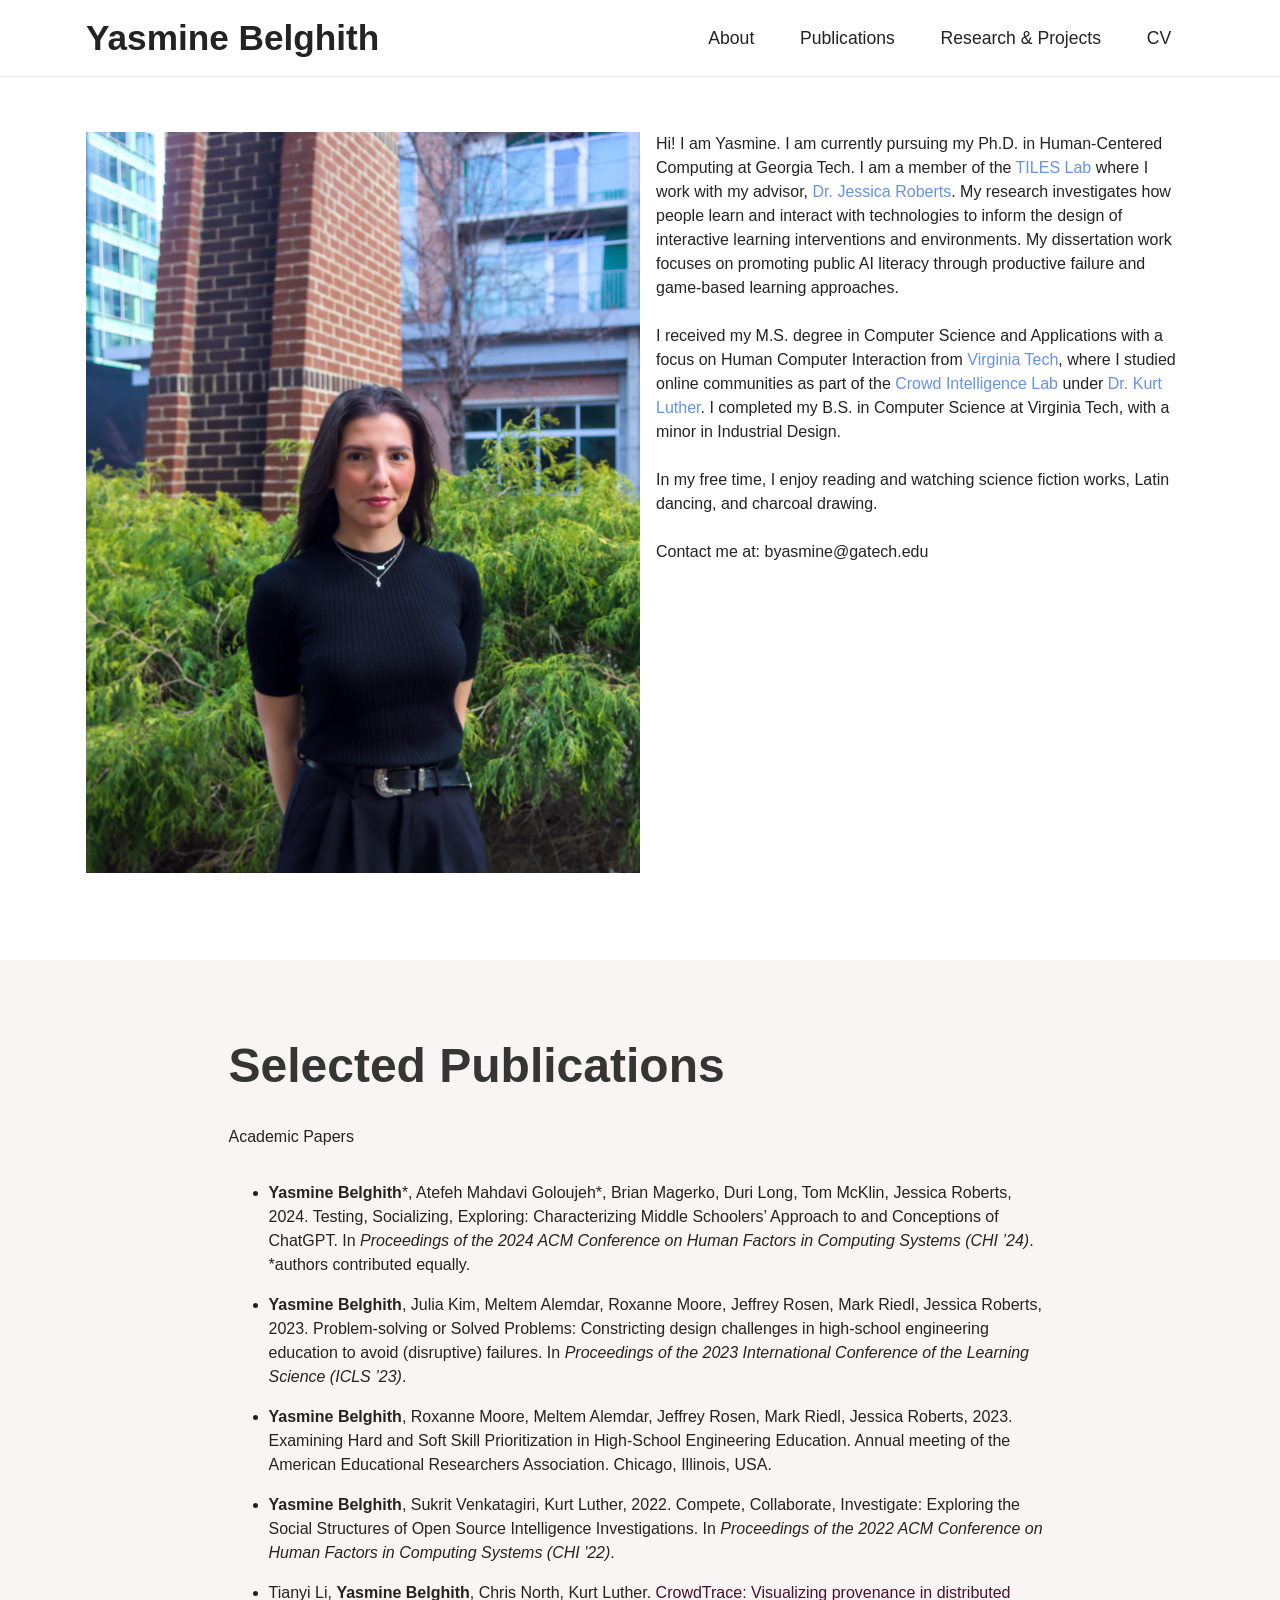
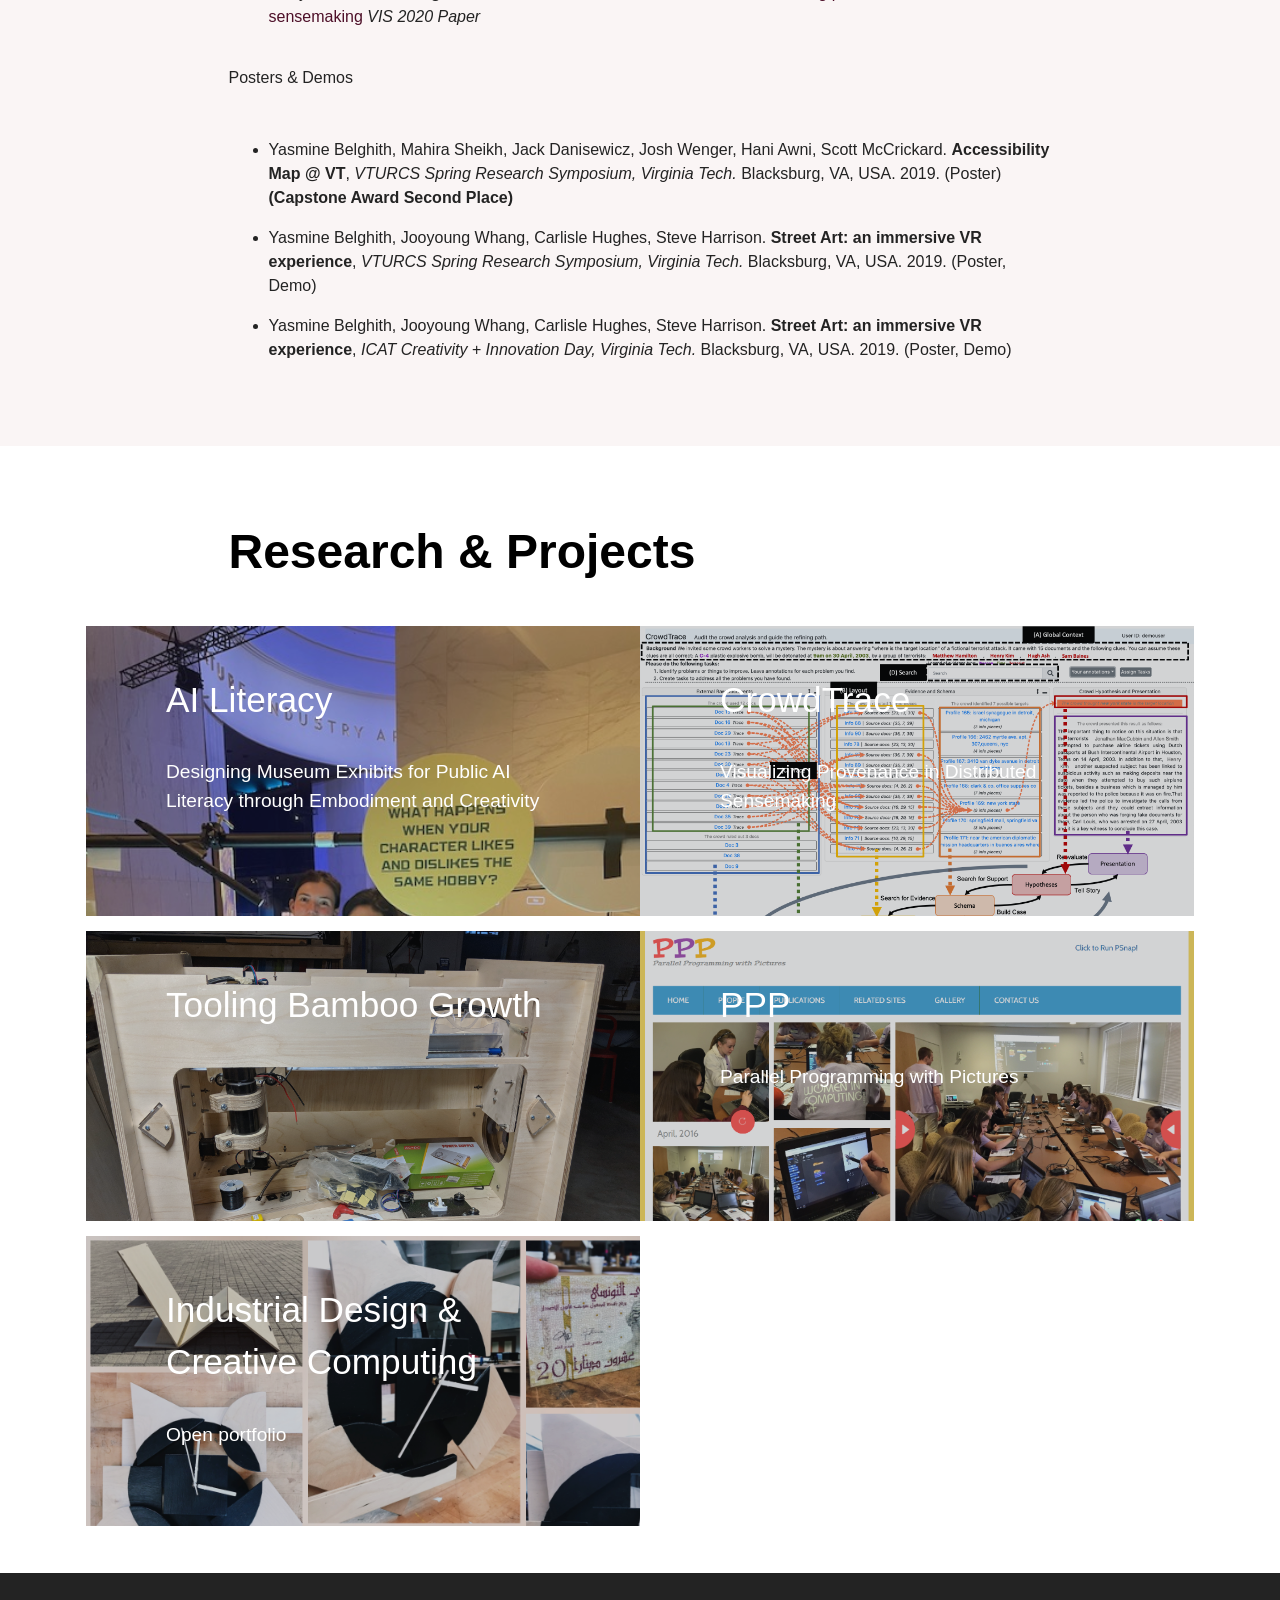
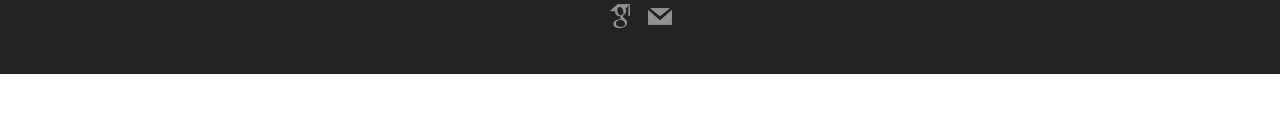
==== commit bfa59b20: "Bug Fixes" ====
--- a/index.html
+++ b/index.html
@@ -56,7 +56,7 @@
 <!--                    <li class="nav-item"><a class="nav-link link text-black display-4" href="#content1-u">News</a></li>-->
                     <li class="nav-item"><a class="nav-link link text-black display-4" href="#content1-v">Publications</a></li>
                     <li class="nav-item"><a class="nav-link link text-black display-4" href="#portfolio">Research & Projects</a></li>
-                    <li class="nav-item"><a class="nav-link link text-black display-4" href="#content1-w">CV</a></li>
+                    <li class="nav-item"><a class="nav-link link text-black display-4" href="assets/files/Yasmine_Belghith_CV.pdf#page1">CV</a></li>
                 </ul>
                 
                 
@@ -187,6 +187,7 @@
             <div class="caption">
               <div class="caption-content">
                 <div class="mbr-section-subtitle align-center mbr-fonts-style mb-4 display-5">AI Literacy</div>
+<!--                  <h2 style="font-family: proxima-nova">AI Literacy</h2>-->
                 <p class="mbr-text mbr-fonts-style display-7">Designing Museum Exhibits for Public AI Literacy through Embodiment and Creativity</p>
               </div>
             </div>
@@ -357,13 +358,13 @@
 
         <!-- Modal body -->
         <div class="modal-body">
-            <div style="display: flex">
-                <img style="width:30%; height: 300px; display:inline-flex;" src="assets/images/MSI-picture.jpg" alt="MSI Image">
-<!--                <img style="width:30%; height: 200px; display:inline-flex;" src="assets/images/bamboo2.jpg" alt="bamboo">-->
-            </div>
+<!--            <div style="display: flex">-->
+<!--                <img style="width:30%; height: 300px; display:inline-flex;" src="assets/images/MSI-picture.jpg" alt="MSI Image">-->
+<!--&lt;!&ndash;                <img style="width:30%; height: 200px; display:inline-flex;" src="assets/images/bamboo2.jpg" alt="bamboo">&ndash;&gt;-->
+<!--            </div>-->
             <p class="mbr-text mbr-fonts-style display-4">Advisor: Dr. Jessica Roberts</p>
             <p class="mbr-text mbr-fonts-style display-4">Although artificial intelligence (AI) is playing an increasingly large role in mediating human activities, most education about what AI is and how it works is restricted to computer science courses. This research is a collaboration between the TILES lab, the Expressive Machinery Lab (Dr. Brian Magerko, Georgia Tech), and the Creative Interfaces Research + Design Studio (Dr. Duri Long, Northwestern University) to create a set of museum exhibits aimed at teaching fundamental AI concepts to the public. In particular we aim to reach middle school girls and students from groups who are underrepresented in computer science. This 4-year project is funded by the NSF Advancing Informal STEM Learning (AISL) program (NSF DRL #2214463). We are collaborating with the Museum of Science and Industry in Chicago to conduct focus groups, needs assessments, and pilot testing of exhibit designs based off our prior work. This research will explore how embodiment and co-creativity can help learners make sense of and engage with AI concepts.</p>
-<!--            <p class="mbr-text mbr-fonts-style display-4"><a href="https://crowd.cs.vt.edu/wp-content/uploads/2020/09/Li_CrowdTrace_VIS_2020.pdf" target="_blank">View Project Website</a></p>-->
+            <p class="mbr-text mbr-fonts-style display-4"><a href="https://dl.acm.org/doi/10.1145/3613904.3642332" target="_blank">Sample Paper</a></p>
         </div>
 
         <!-- Modal footer -->
@@ -376,21 +377,21 @@
   </div>
 
 <!--CV & Resume Section-->
-<section class="content1 cid-sen4Azgt2A" id="content1-w">
-
-    <div class="container">
-        <div class="row justify-content-center">
-            <div class="title col-12 col-md-9">
-                <h3 class="mbr-section-title mbr-fonts-style align-center mb-4 display-2"><strong>CV</strong></h3>
-                <iframe src="assets/files/Yasmine_Belghith_CV.pdf#page1" width="100%" height="500px"></iframe>
-                <h4 class="mbr-section-subtitle align-center mbr-fonts-style mb-4 display-7">Last updated: March 2025</h4>
-<!--                <br>-->
-<!--                <h5 class="mbr-section-subtitle align-center mbr-fonts-style mb-4 display-7">Résumé</h5>-->
-<!--                <iframe src="assets/files/Yasmine_Belghith_Resume.pdf#page1" width="100%" height="500px"></iframe>-->
-            </div>
-        </div>
-    </div>
-</section>
+<!--<section class="content1 cid-sen4Azgt2A" id="content1-w">-->
+
+<!--    <div class="container">-->
+<!--        <div class="row justify-content-center">-->
+<!--            <div class="title col-12 col-md-9">-->
+<!--                <h3 class="mbr-section-title mbr-fonts-style align-center mb-4 display-2"><strong>CV</strong></h3>-->
+<!--                <iframe src="assets/files/Yasmine_Belghith_CV.pdf#page1" width="100%" height="500px"></iframe>-->
+<!--                <h4 class="mbr-section-subtitle align-center mbr-fonts-style mb-4 display-7">Last updated: March 2025</h4>-->
+<!--&lt;!&ndash;                <br>&ndash;&gt;-->
+<!--&lt;!&ndash;                <h5 class="mbr-section-subtitle align-center mbr-fonts-style mb-4 display-7">Résumé</h5>&ndash;&gt;-->
+<!--&lt;!&ndash;                <iframe src="assets/files/Yasmine_Belghith_Resume.pdf#page1" width="100%" height="500px"></iframe>&ndash;&gt;-->
+<!--            </div>-->
+<!--        </div>-->
+<!--    </div>-->
+<!--</section>-->
 
 
   <section class="footer3 cid-s48P1Icc8J" once="footers" id="footer3-i">
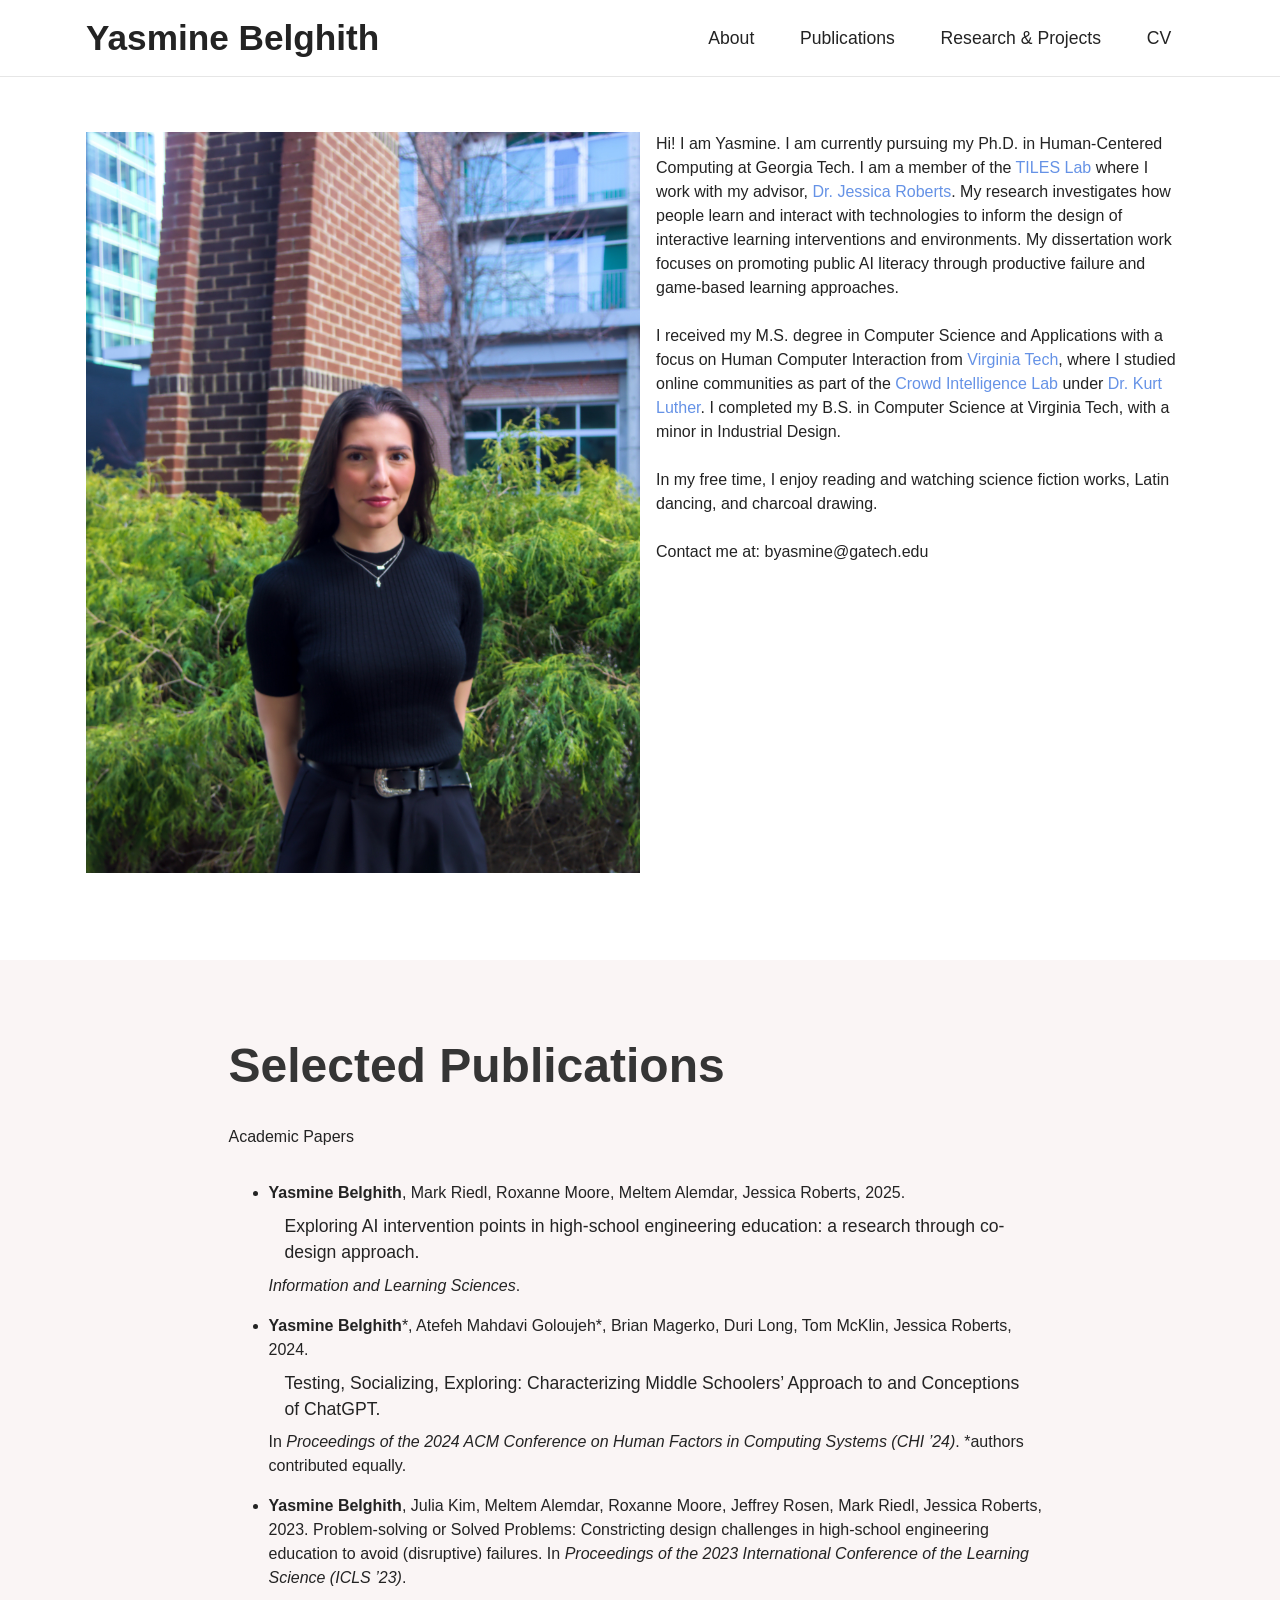
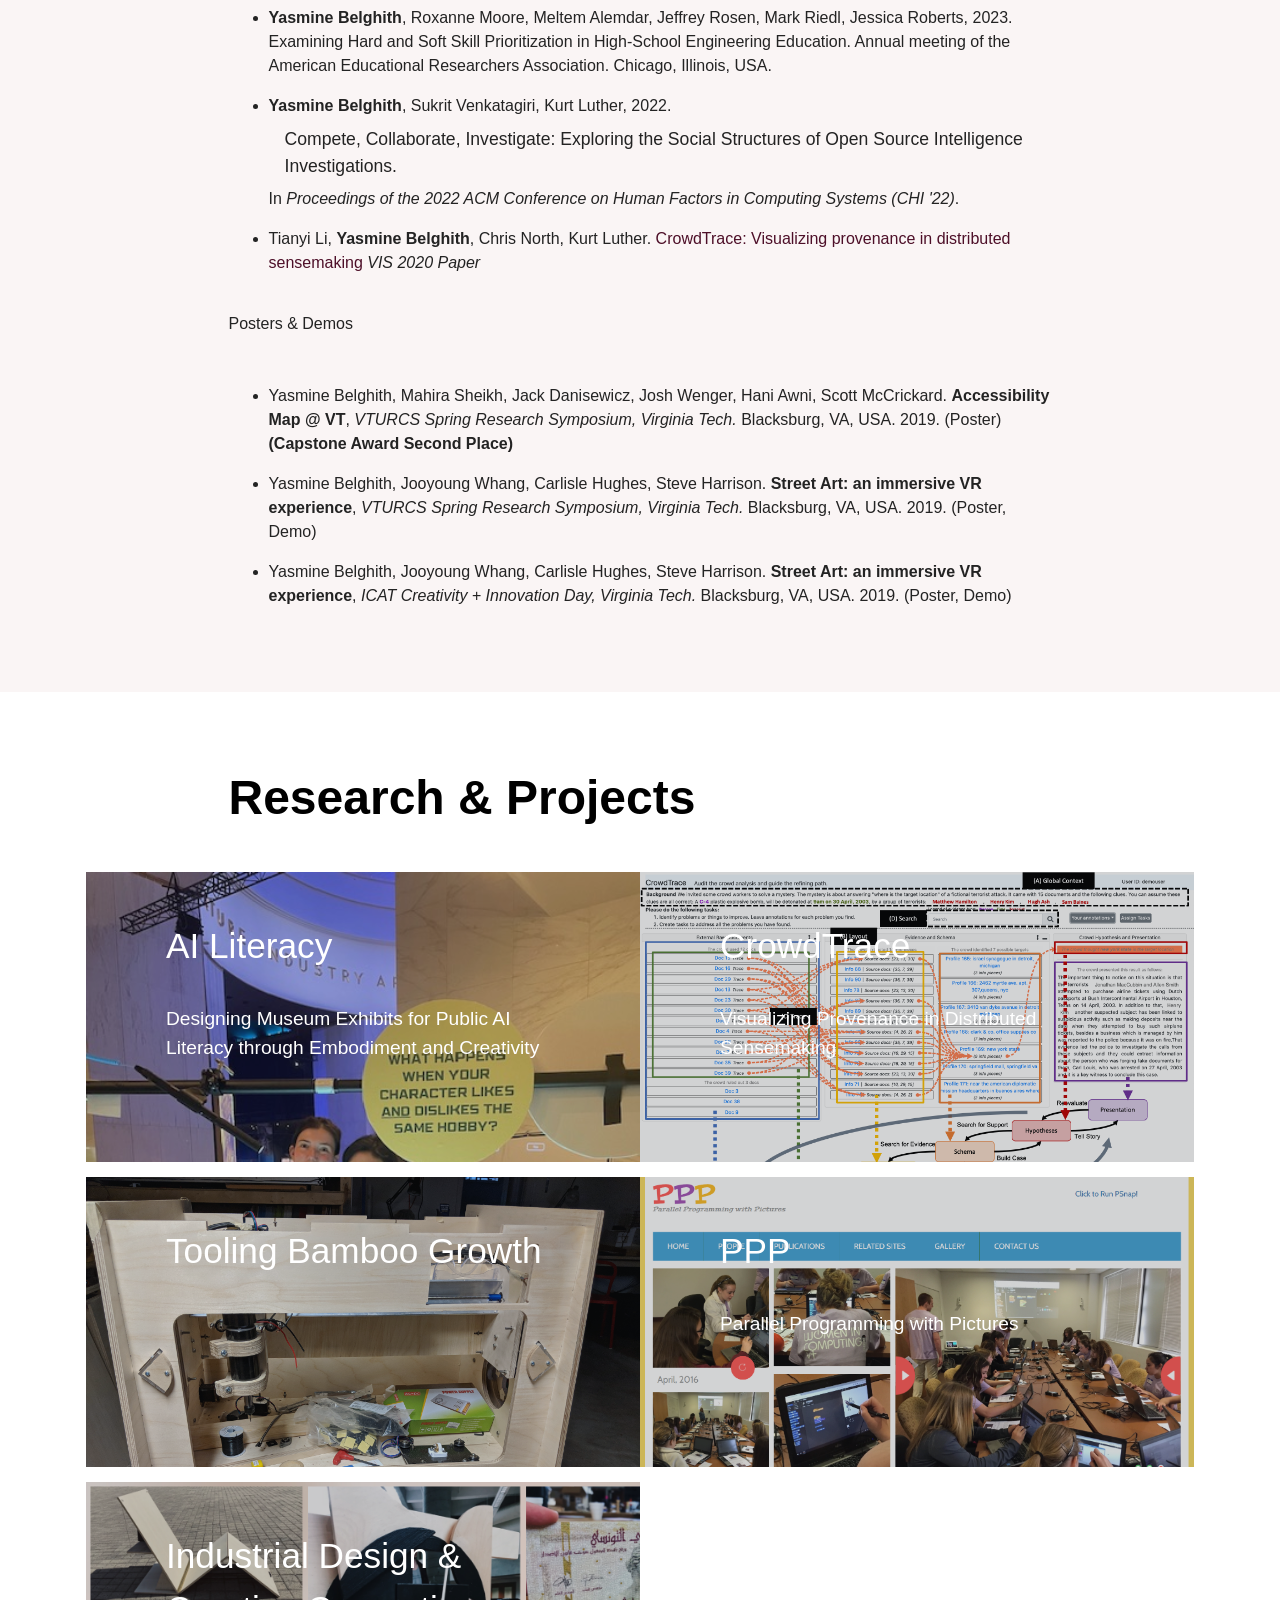
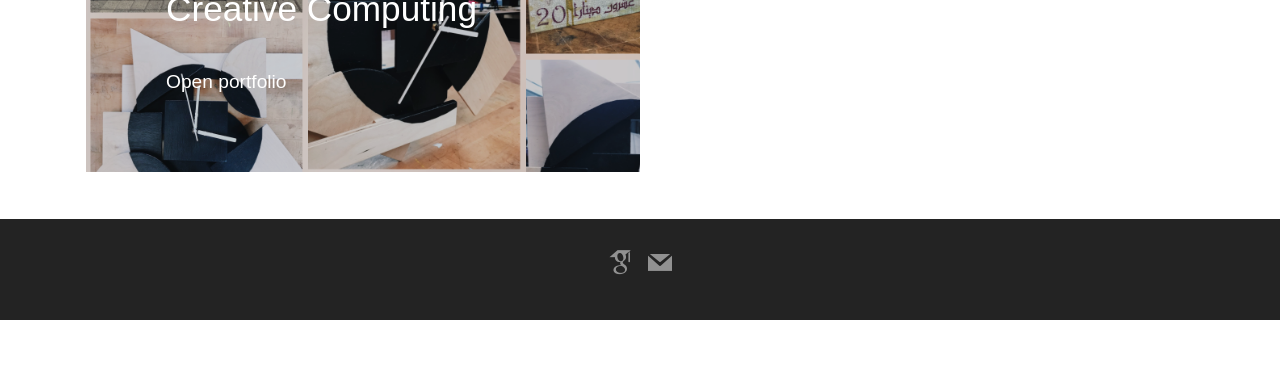
==== commit cdbfb9e2: "Update index.html" ====
--- a/index.html
+++ b/index.html
@@ -150,10 +150,11 @@
                 <h3 class="mbr-section-title mbr-fonts-style align-center mb-4 display-2"><strong>Selected Publications</strong></h3>
                 <h4 class="mbr-section-subtitle align-center mbr-fonts-style mb-4 display-7">Academic Papers</h4>
                 <ul>
-                    <li><p class="mbr-text mbr-fonts-style display-7"><strong>Yasmine Belghith</strong>*, Atefeh Mahdavi Goloujeh*, Brian Magerko, Duri Long, Tom McKlin, Jessica Roberts, 2024. Testing, Socializing, Exploring: Characterizing Middle Schoolers’ Approach to and Conceptions of ChatGPT. In <i>Proceedings of the 2024 ACM Conference on Human Factors in Computing Systems (CHI ’24)</i>. *authors contributed equally.  </li>
+                    <li><p class="mbr-text mbr-fonts-style display-7"><strong>Yasmine Belghith</strong>, Mark Riedl, Roxanne Moore, Meltem Alemdar, Jessica Roberts, 2025. <a class="nav-link link text-black display-4" href="assets/files/Exploring_AI_Intervention_Points.pdf#page1">Exploring AI intervention points in high-school engineering education: a research through co-design approach.</a> <i>Information and Learning Sciences</i>.</p></li>
+                    <li><p class="mbr-text mbr-fonts-style display-7"><strong>Yasmine Belghith</strong>*, Atefeh Mahdavi Goloujeh*, Brian Magerko, Duri Long, Tom McKlin, Jessica Roberts, 2024.  <a class="nav-link link text-black display-4" href="assets/files/chi24-440.pdf#page1">Testing, Socializing, Exploring: Characterizing Middle Schoolers’ Approach to and Conceptions of ChatGPT.</a> In <i>Proceedings of the 2024 ACM Conference on Human Factors in Computing Systems (CHI ’24)</i>. *authors contributed equally.  </p></li>
                     <li><p class="mbr-text mbr-fonts-style display-7"><strong>Yasmine Belghith</strong>, Julia Kim, Meltem Alemdar, Roxanne Moore, Jeffrey Rosen, Mark Riedl, Jessica Roberts, 2023. Problem-solving or Solved Problems: Constricting design challenges in high-school engineering education to avoid (disruptive) failures. In <i>Proceedings of the 2023 International Conference of the Learning Science (ICLS ’23)</i>. </p></li>
                     <li><p class="mbr-text mbr-fonts-style display-7"><strong>Yasmine Belghith</strong>, Roxanne Moore, Meltem Alemdar, Jeffrey Rosen, Mark Riedl, Jessica Roberts, 2023. Examining Hard and Soft Skill Prioritization in High-School Engineering Education. Annual meeting of the American Educational Researchers Association. Chicago, Illinois, USA. </p></li>
-                    <li><p class="mbr-text mbr-fonts-style display-7"><strong>Yasmine Belghith</strong>, Sukrit Venkatagiri, Kurt Luther, 2022. Compete, Collaborate, Investigate: Exploring the Social Structures of Open Source Intelligence Investigations. In <i>Proceedings of the 2022 ACM Conference on Human Factors in Computing Systems (CHI '22)</i>.</p></li>
+                    <li><p class="mbr-text mbr-fonts-style display-7"><strong>Yasmine Belghith</strong>, Sukrit Venkatagiri, Kurt Luther, 2022.  <a class="nav-link link text-black display-4" href="assets/files/chi22-421.pdf#page1">Compete, Collaborate, Investigate: Exploring the Social Structures of Open Source Intelligence Investigations.</a> In <i>Proceedings of the 2022 ACM Conference on Human Factors in Computing Systems (CHI '22)</i>.</p></li>
                     <li><p class="mbr-text mbr-fonts-style display-7">Tianyi Li, <strong>Yasmine Belghith</strong>, Chris North, Kurt Luther. <a href="https://crowd.cs.vt.edu/wp-content/uploads/2020/09/Li_CrowdTrace_VIS_2020.pdf" target="_blank" style="color: #4d0f28;">CrowdTrace: Visualizing provenance in distributed sensemaking</a><i> VIS 2020 Paper</i></p></li>
                 </ul>
                 <h5 class="mbr-section-subtitle align-center mbr-fonts-style mb-5 display-7">Posters & Demos</h5>
@@ -434,4 +435,4 @@
   
   
 </body>
-</html>+</html>
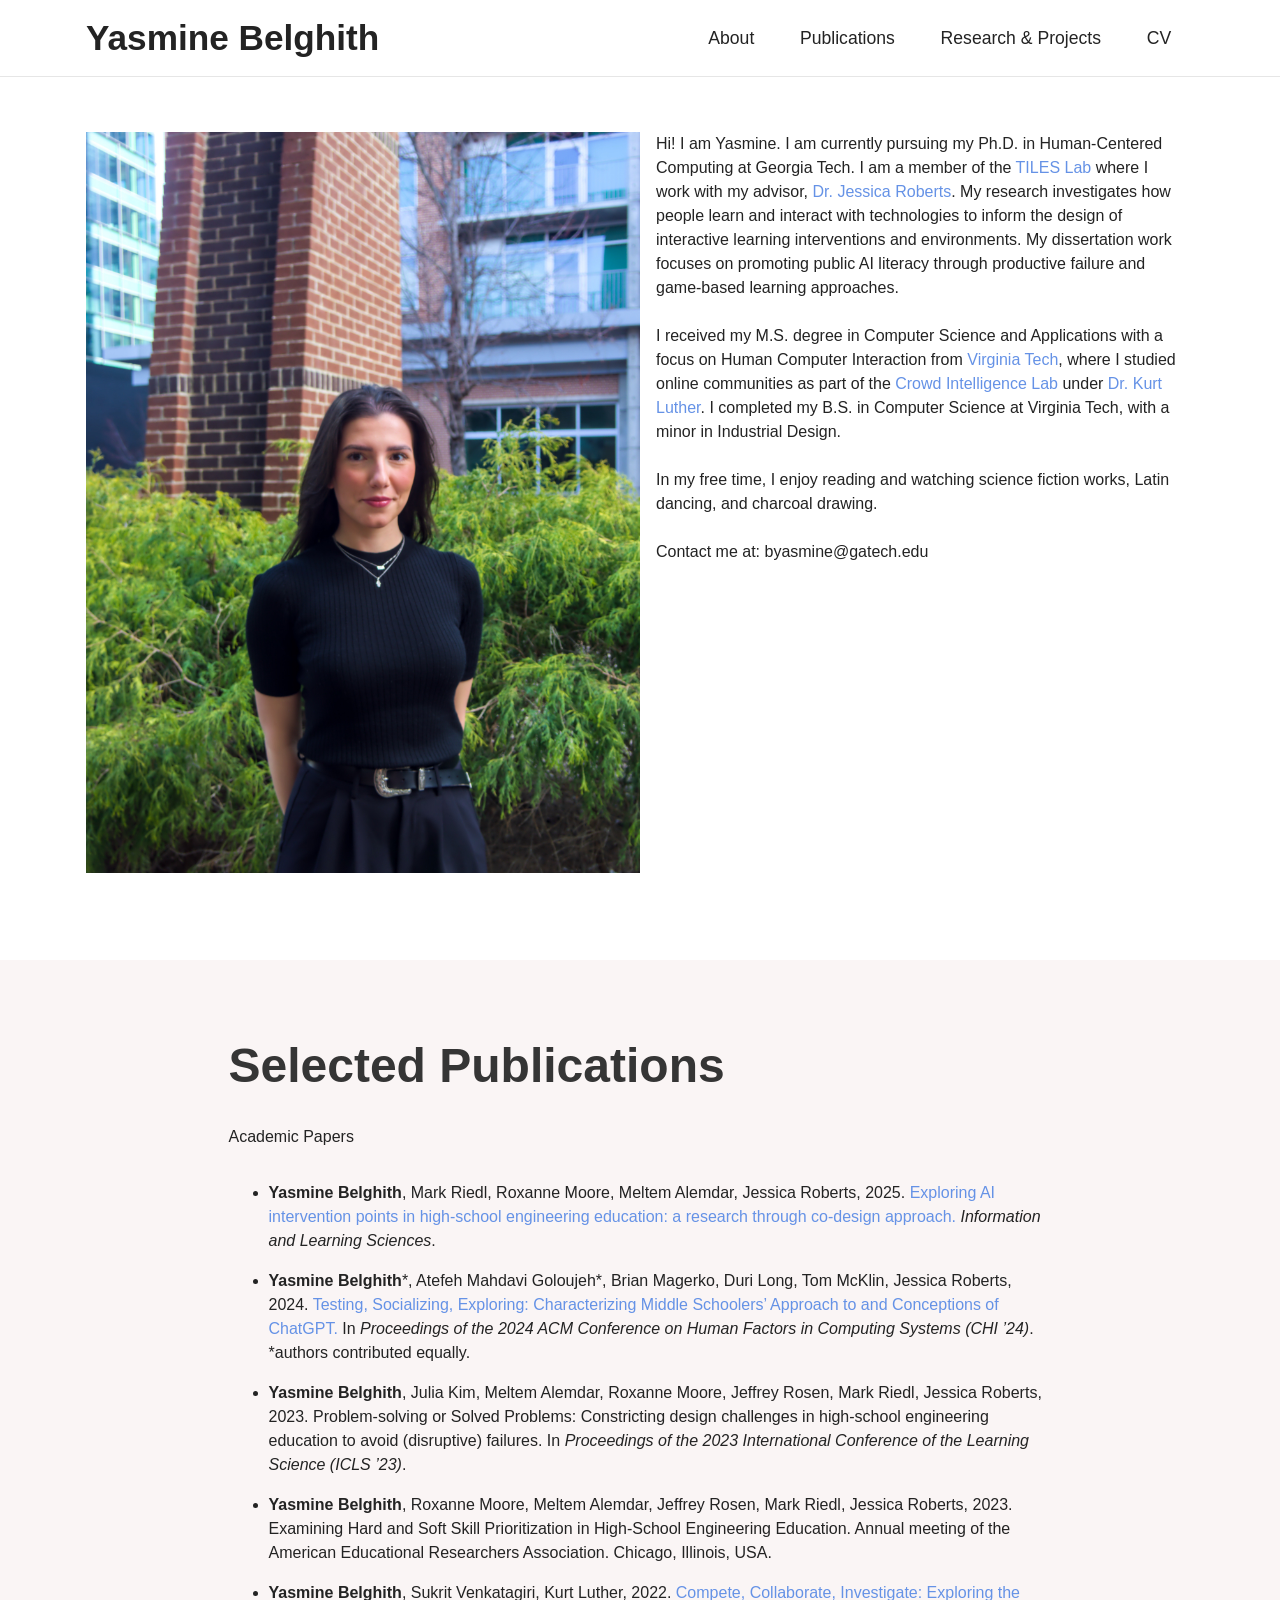
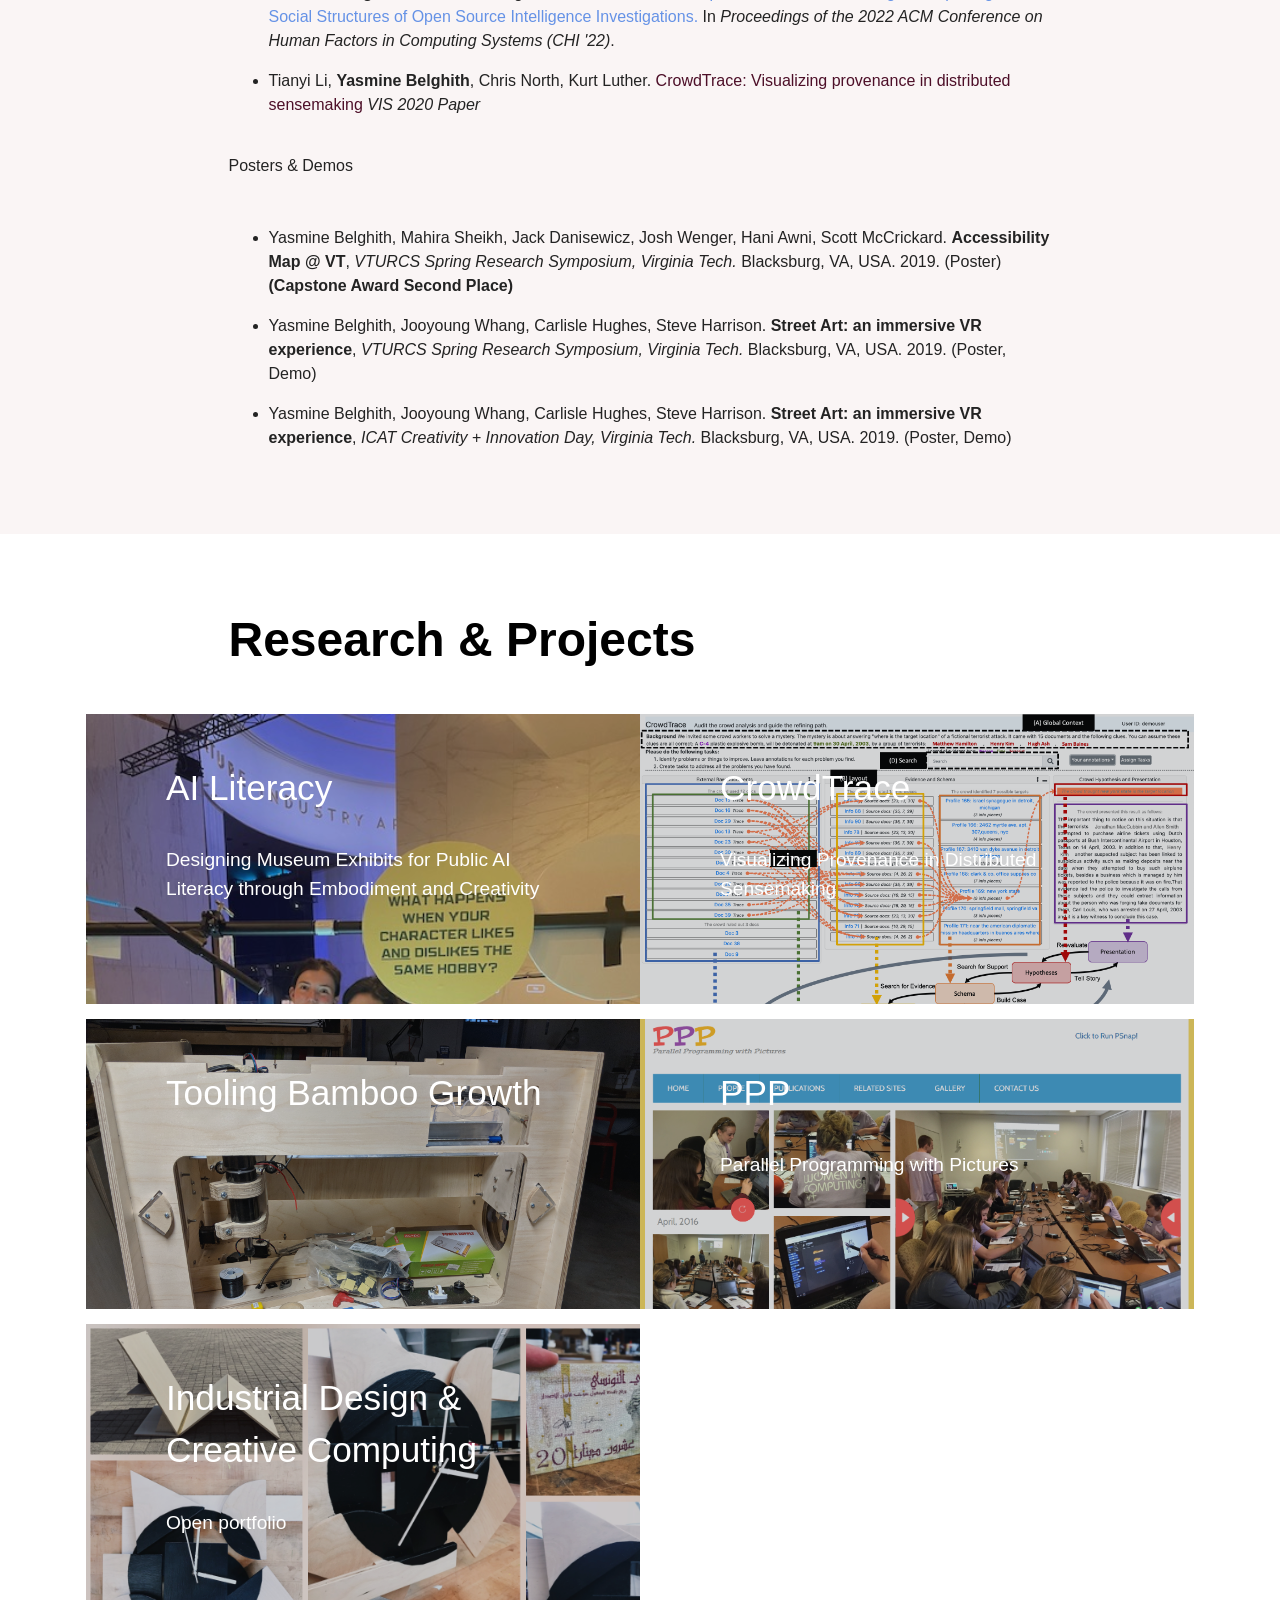
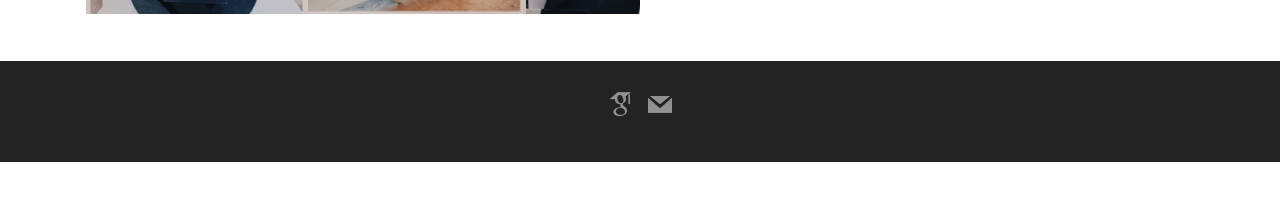
==== commit 11f30e46: "Update index.html" ====
--- a/index.html
+++ b/index.html
@@ -150,11 +150,11 @@
                 <h3 class="mbr-section-title mbr-fonts-style align-center mb-4 display-2"><strong>Selected Publications</strong></h3>
                 <h4 class="mbr-section-subtitle align-center mbr-fonts-style mb-4 display-7">Academic Papers</h4>
                 <ul>
-                    <li><p class="mbr-text mbr-fonts-style display-7"><strong>Yasmine Belghith</strong>, Mark Riedl, Roxanne Moore, Meltem Alemdar, Jessica Roberts, 2025. <a class="nav-link link text-black display-4" href="assets/files/Exploring_AI_Intervention_Points.pdf#page1">Exploring AI intervention points in high-school engineering education: a research through co-design approach.</a> <i>Information and Learning Sciences</i>.</p></li>
-                    <li><p class="mbr-text mbr-fonts-style display-7"><strong>Yasmine Belghith</strong>*, Atefeh Mahdavi Goloujeh*, Brian Magerko, Duri Long, Tom McKlin, Jessica Roberts, 2024.  <a class="nav-link link text-black display-4" href="assets/files/chi24-440.pdf#page1">Testing, Socializing, Exploring: Characterizing Middle Schoolers’ Approach to and Conceptions of ChatGPT.</a> In <i>Proceedings of the 2024 ACM Conference on Human Factors in Computing Systems (CHI ’24)</i>. *authors contributed equally.  </p></li>
+                    <li><p class="mbr-text mbr-fonts-style display-7"><strong>Yasmine Belghith</strong>, Mark Riedl, Roxanne Moore, Meltem Alemdar, Jessica Roberts, 2025. <a href="assets/files/Exploring_AI_Intervention_Points.pdf#page1" target="_blank">Exploring AI intervention points in high-school engineering education: a research through co-design approach.</a> <i>Information and Learning Sciences</i>.</p></li>
+                    <li><p class="mbr-text mbr-fonts-style display-7"><strong>Yasmine Belghith</strong>*, Atefeh Mahdavi Goloujeh*, Brian Magerko, Duri Long, Tom McKlin, Jessica Roberts, 2024.  <a href="assets/files/chi24-440.pdf#page1" target="_blank">Testing, Socializing, Exploring: Characterizing Middle Schoolers’ Approach to and Conceptions of ChatGPT.</a> In <i>Proceedings of the 2024 ACM Conference on Human Factors in Computing Systems (CHI ’24)</i>. *authors contributed equally.  </p></li>
                     <li><p class="mbr-text mbr-fonts-style display-7"><strong>Yasmine Belghith</strong>, Julia Kim, Meltem Alemdar, Roxanne Moore, Jeffrey Rosen, Mark Riedl, Jessica Roberts, 2023. Problem-solving or Solved Problems: Constricting design challenges in high-school engineering education to avoid (disruptive) failures. In <i>Proceedings of the 2023 International Conference of the Learning Science (ICLS ’23)</i>. </p></li>
                     <li><p class="mbr-text mbr-fonts-style display-7"><strong>Yasmine Belghith</strong>, Roxanne Moore, Meltem Alemdar, Jeffrey Rosen, Mark Riedl, Jessica Roberts, 2023. Examining Hard and Soft Skill Prioritization in High-School Engineering Education. Annual meeting of the American Educational Researchers Association. Chicago, Illinois, USA. </p></li>
-                    <li><p class="mbr-text mbr-fonts-style display-7"><strong>Yasmine Belghith</strong>, Sukrit Venkatagiri, Kurt Luther, 2022.  <a class="nav-link link text-black display-4" href="assets/files/chi22-421.pdf#page1">Compete, Collaborate, Investigate: Exploring the Social Structures of Open Source Intelligence Investigations.</a> In <i>Proceedings of the 2022 ACM Conference on Human Factors in Computing Systems (CHI '22)</i>.</p></li>
+                    <li><p class="mbr-text mbr-fonts-style display-7"><strong>Yasmine Belghith</strong>, Sukrit Venkatagiri, Kurt Luther, 2022.  <a href="assets/files/chi22-421.pdf#page1" target="_blank">Compete, Collaborate, Investigate: Exploring the Social Structures of Open Source Intelligence Investigations.</a> In <i>Proceedings of the 2022 ACM Conference on Human Factors in Computing Systems (CHI '22)</i>.</p></li>
                     <li><p class="mbr-text mbr-fonts-style display-7">Tianyi Li, <strong>Yasmine Belghith</strong>, Chris North, Kurt Luther. <a href="https://crowd.cs.vt.edu/wp-content/uploads/2020/09/Li_CrowdTrace_VIS_2020.pdf" target="_blank" style="color: #4d0f28;">CrowdTrace: Visualizing provenance in distributed sensemaking</a><i> VIS 2020 Paper</i></p></li>
                 </ul>
                 <h5 class="mbr-section-subtitle align-center mbr-fonts-style mb-5 display-7">Posters & Demos</h5>
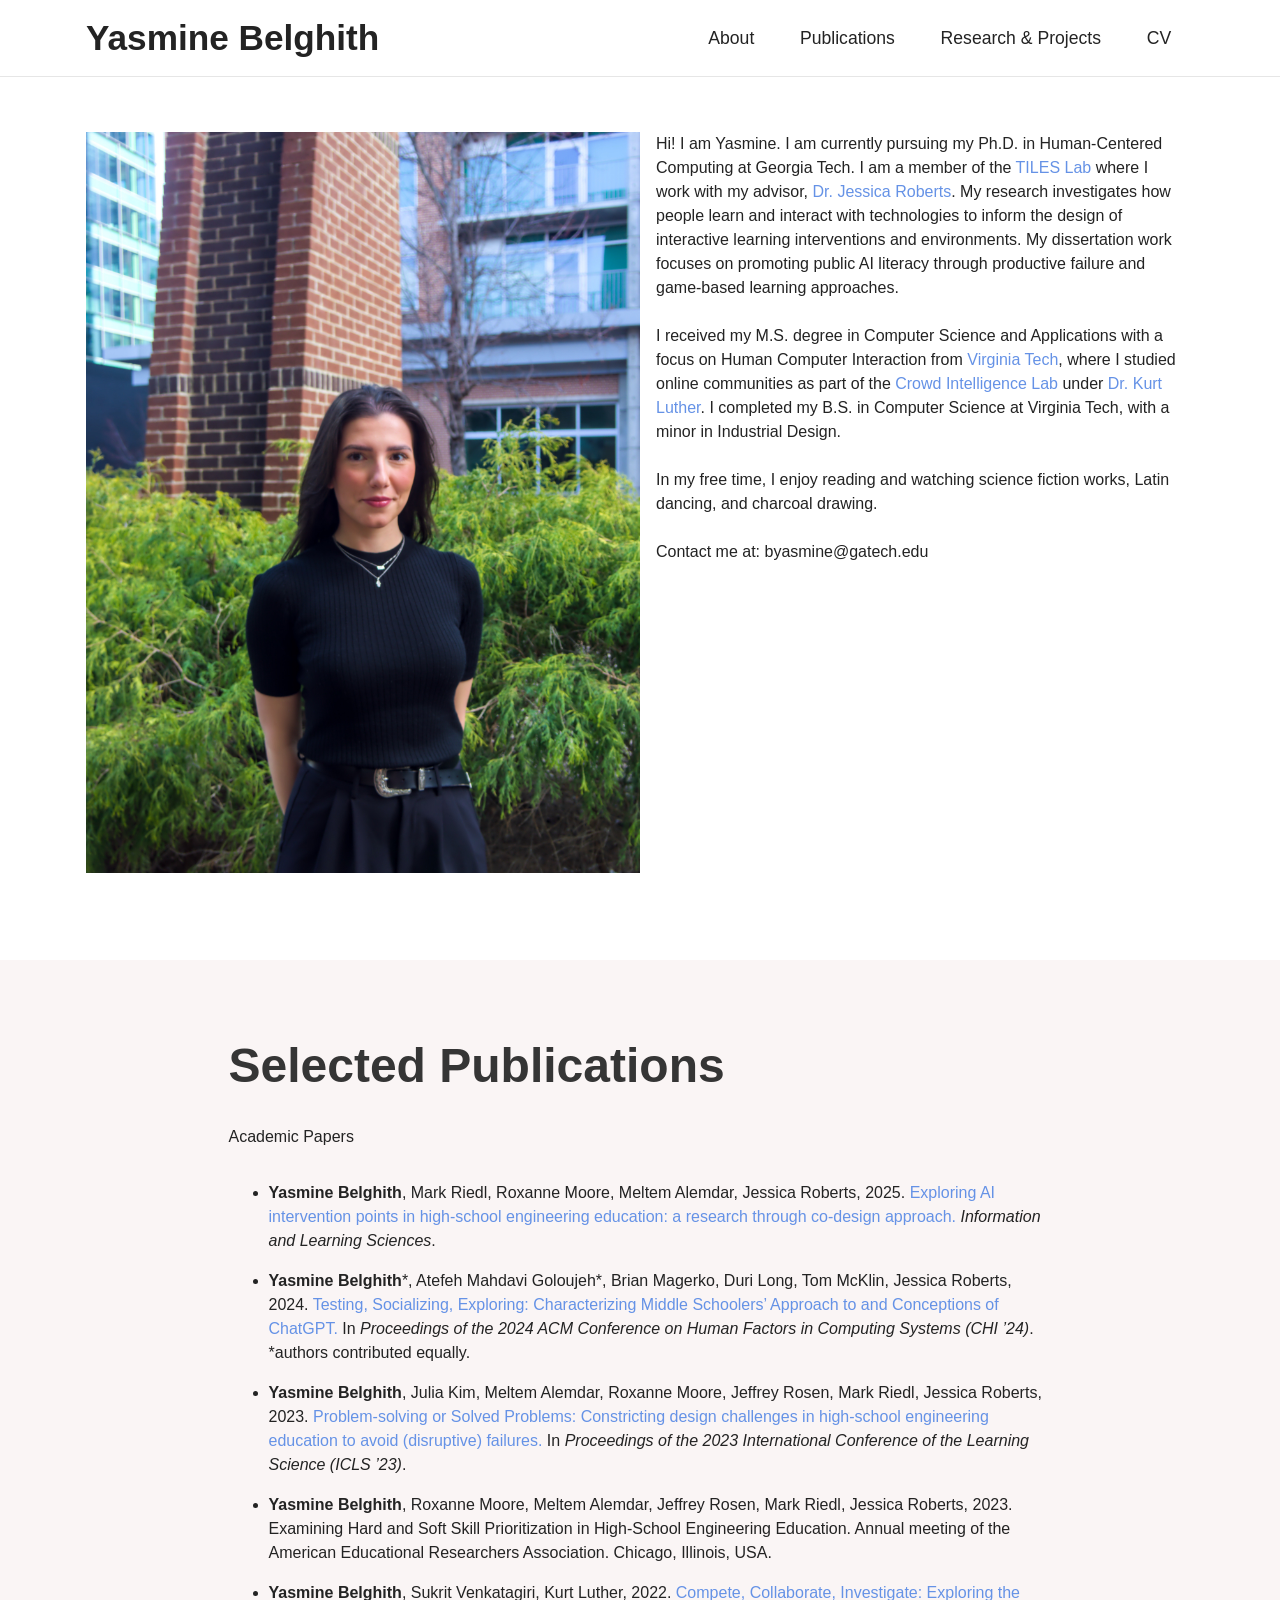
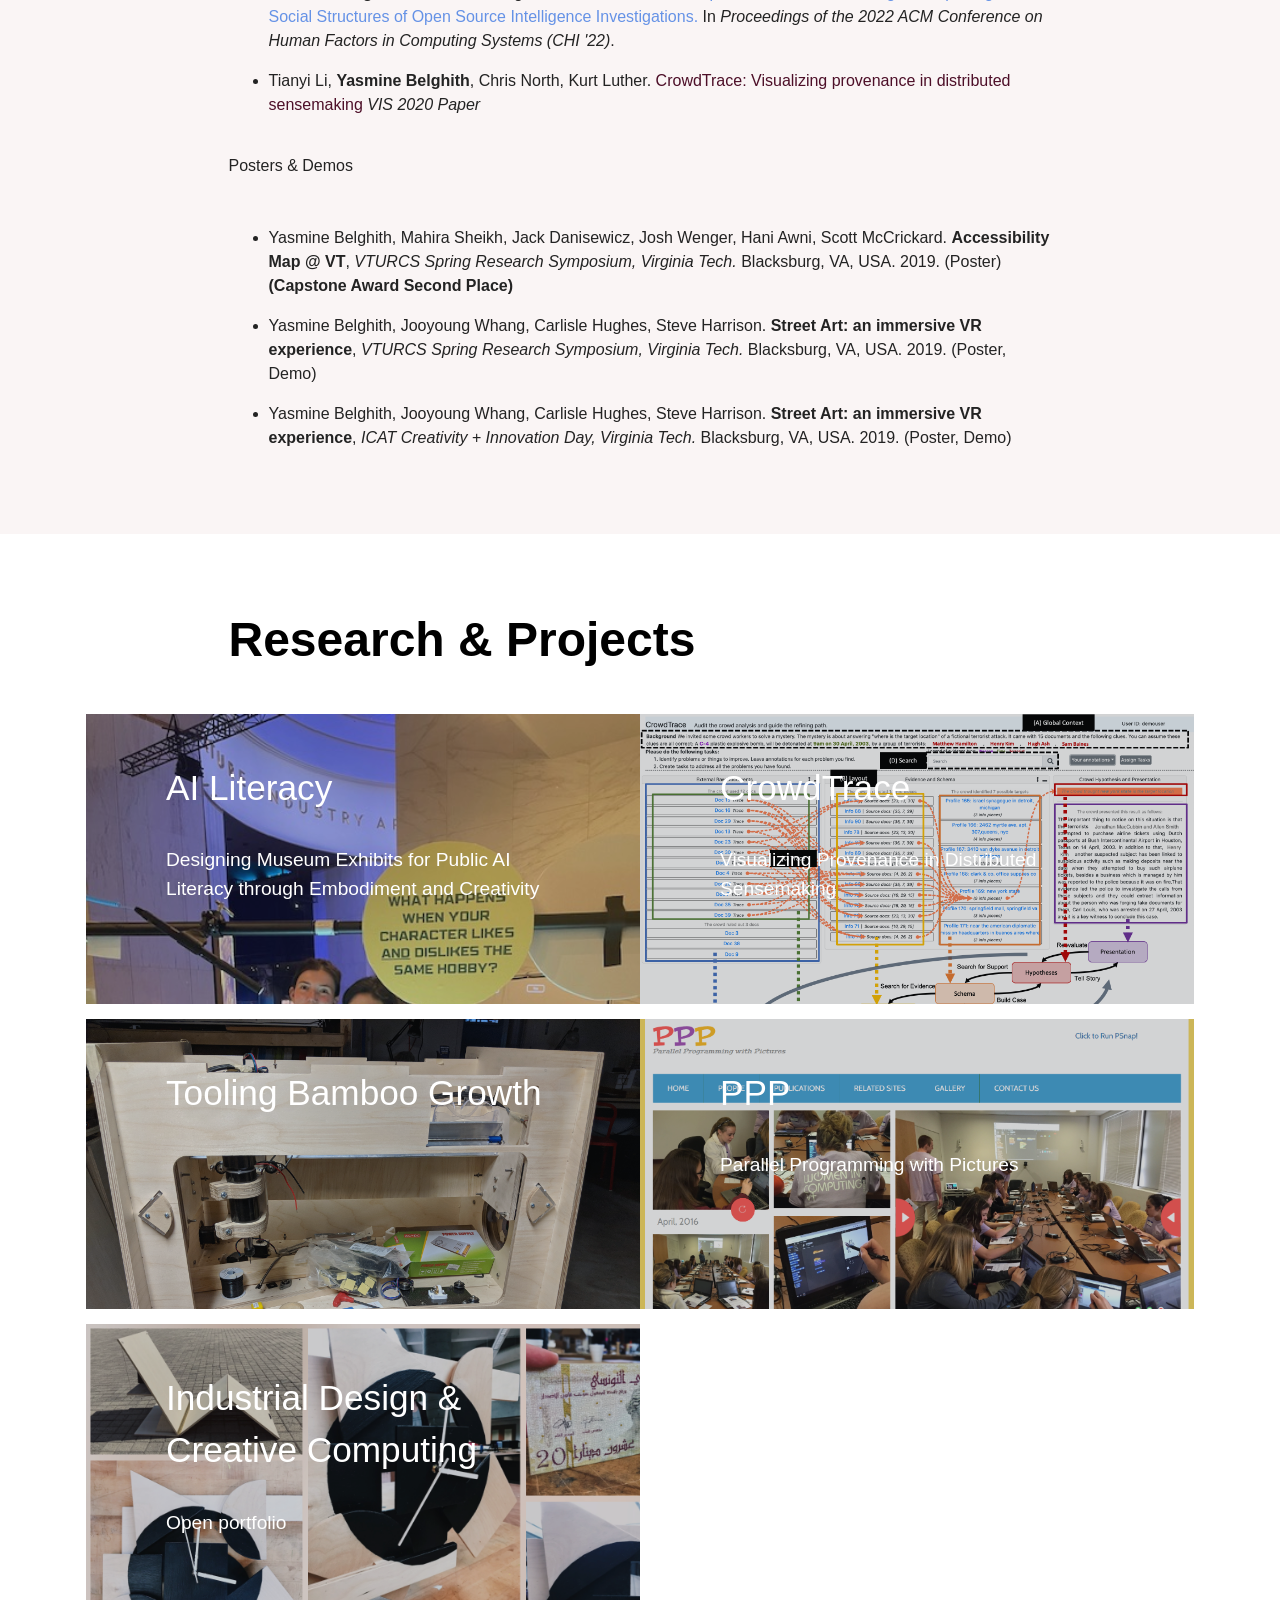
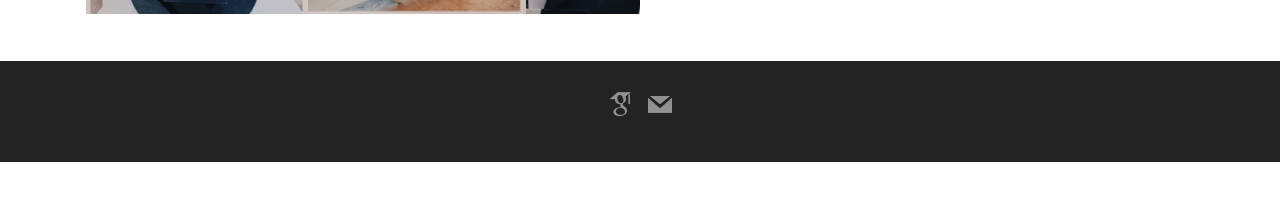
==== commit f4bd4d0d: "Update index.html" ====
--- a/index.html
+++ b/index.html
@@ -152,7 +152,7 @@
                 <ul>
                     <li><p class="mbr-text mbr-fonts-style display-7"><strong>Yasmine Belghith</strong>, Mark Riedl, Roxanne Moore, Meltem Alemdar, Jessica Roberts, 2025. <a href="assets/files/Exploring_AI_Intervention_Points.pdf#page1" target="_blank">Exploring AI intervention points in high-school engineering education: a research through co-design approach.</a> <i>Information and Learning Sciences</i>.</p></li>
                     <li><p class="mbr-text mbr-fonts-style display-7"><strong>Yasmine Belghith</strong>*, Atefeh Mahdavi Goloujeh*, Brian Magerko, Duri Long, Tom McKlin, Jessica Roberts, 2024.  <a href="assets/files/chi24-440.pdf#page1" target="_blank">Testing, Socializing, Exploring: Characterizing Middle Schoolers’ Approach to and Conceptions of ChatGPT.</a> In <i>Proceedings of the 2024 ACM Conference on Human Factors in Computing Systems (CHI ’24)</i>. *authors contributed equally.  </p></li>
-                    <li><p class="mbr-text mbr-fonts-style display-7"><strong>Yasmine Belghith</strong>, Julia Kim, Meltem Alemdar, Roxanne Moore, Jeffrey Rosen, Mark Riedl, Jessica Roberts, 2023. Problem-solving or Solved Problems: Constricting design challenges in high-school engineering education to avoid (disruptive) failures. In <i>Proceedings of the 2023 International Conference of the Learning Science (ICLS ’23)</i>. </p></li>
+                    <li><p class="mbr-text mbr-fonts-style display-7"><strong>Yasmine Belghith</strong>, Julia Kim, Meltem Alemdar, Roxanne Moore, Jeffrey Rosen, Mark Riedl, Jessica Roberts, 2023.  <a href="assets/files/ICLS_2023.pdf#page1" target="_blank">Problem-solving or Solved Problems: Constricting design challenges in high-school engineering education to avoid (disruptive) failures.</a> In <i>Proceedings of the 2023 International Conference of the Learning Science (ICLS ’23)</i>. </p></li>
                     <li><p class="mbr-text mbr-fonts-style display-7"><strong>Yasmine Belghith</strong>, Roxanne Moore, Meltem Alemdar, Jeffrey Rosen, Mark Riedl, Jessica Roberts, 2023. Examining Hard and Soft Skill Prioritization in High-School Engineering Education. Annual meeting of the American Educational Researchers Association. Chicago, Illinois, USA. </p></li>
                     <li><p class="mbr-text mbr-fonts-style display-7"><strong>Yasmine Belghith</strong>, Sukrit Venkatagiri, Kurt Luther, 2022.  <a href="assets/files/chi22-421.pdf#page1" target="_blank">Compete, Collaborate, Investigate: Exploring the Social Structures of Open Source Intelligence Investigations.</a> In <i>Proceedings of the 2022 ACM Conference on Human Factors in Computing Systems (CHI '22)</i>.</p></li>
                     <li><p class="mbr-text mbr-fonts-style display-7">Tianyi Li, <strong>Yasmine Belghith</strong>, Chris North, Kurt Luther. <a href="https://crowd.cs.vt.edu/wp-content/uploads/2020/09/Li_CrowdTrace_VIS_2020.pdf" target="_blank" style="color: #4d0f28;">CrowdTrace: Visualizing provenance in distributed sensemaking</a><i> VIS 2020 Paper</i></p></li>
